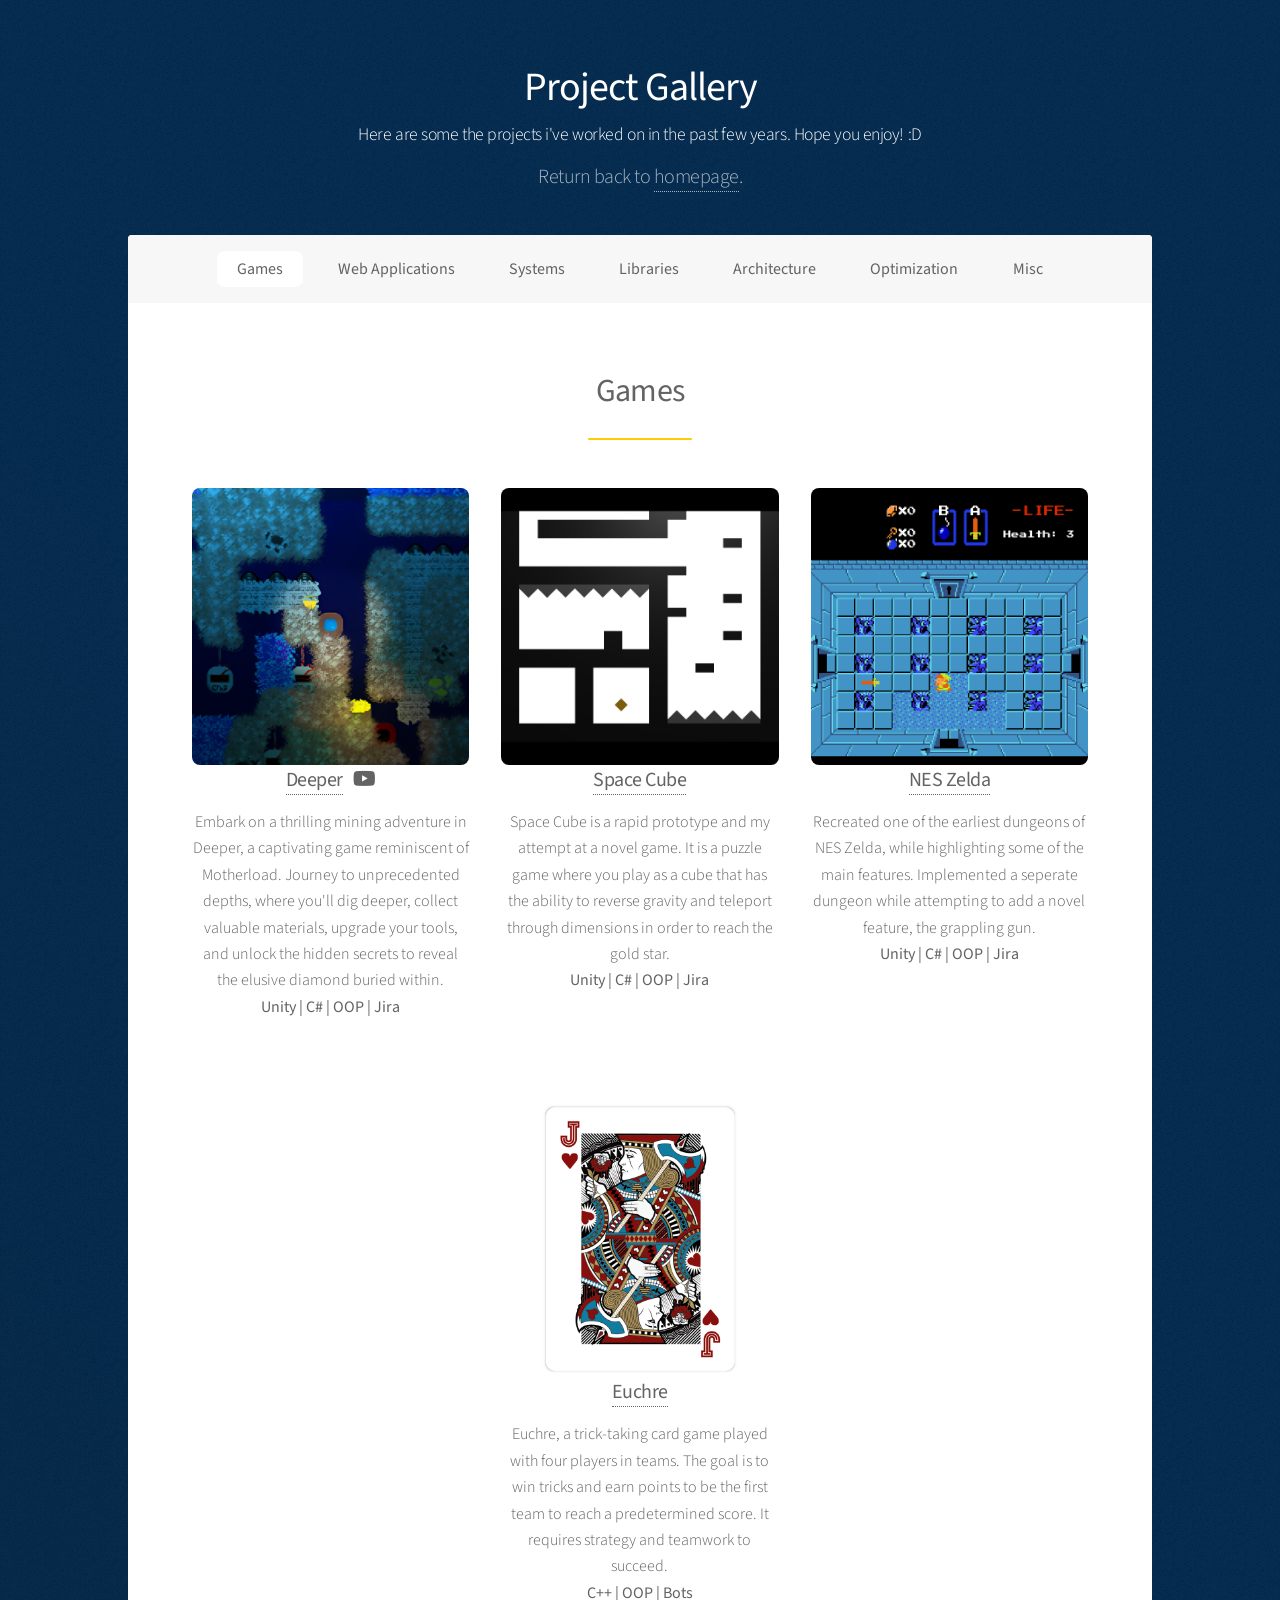
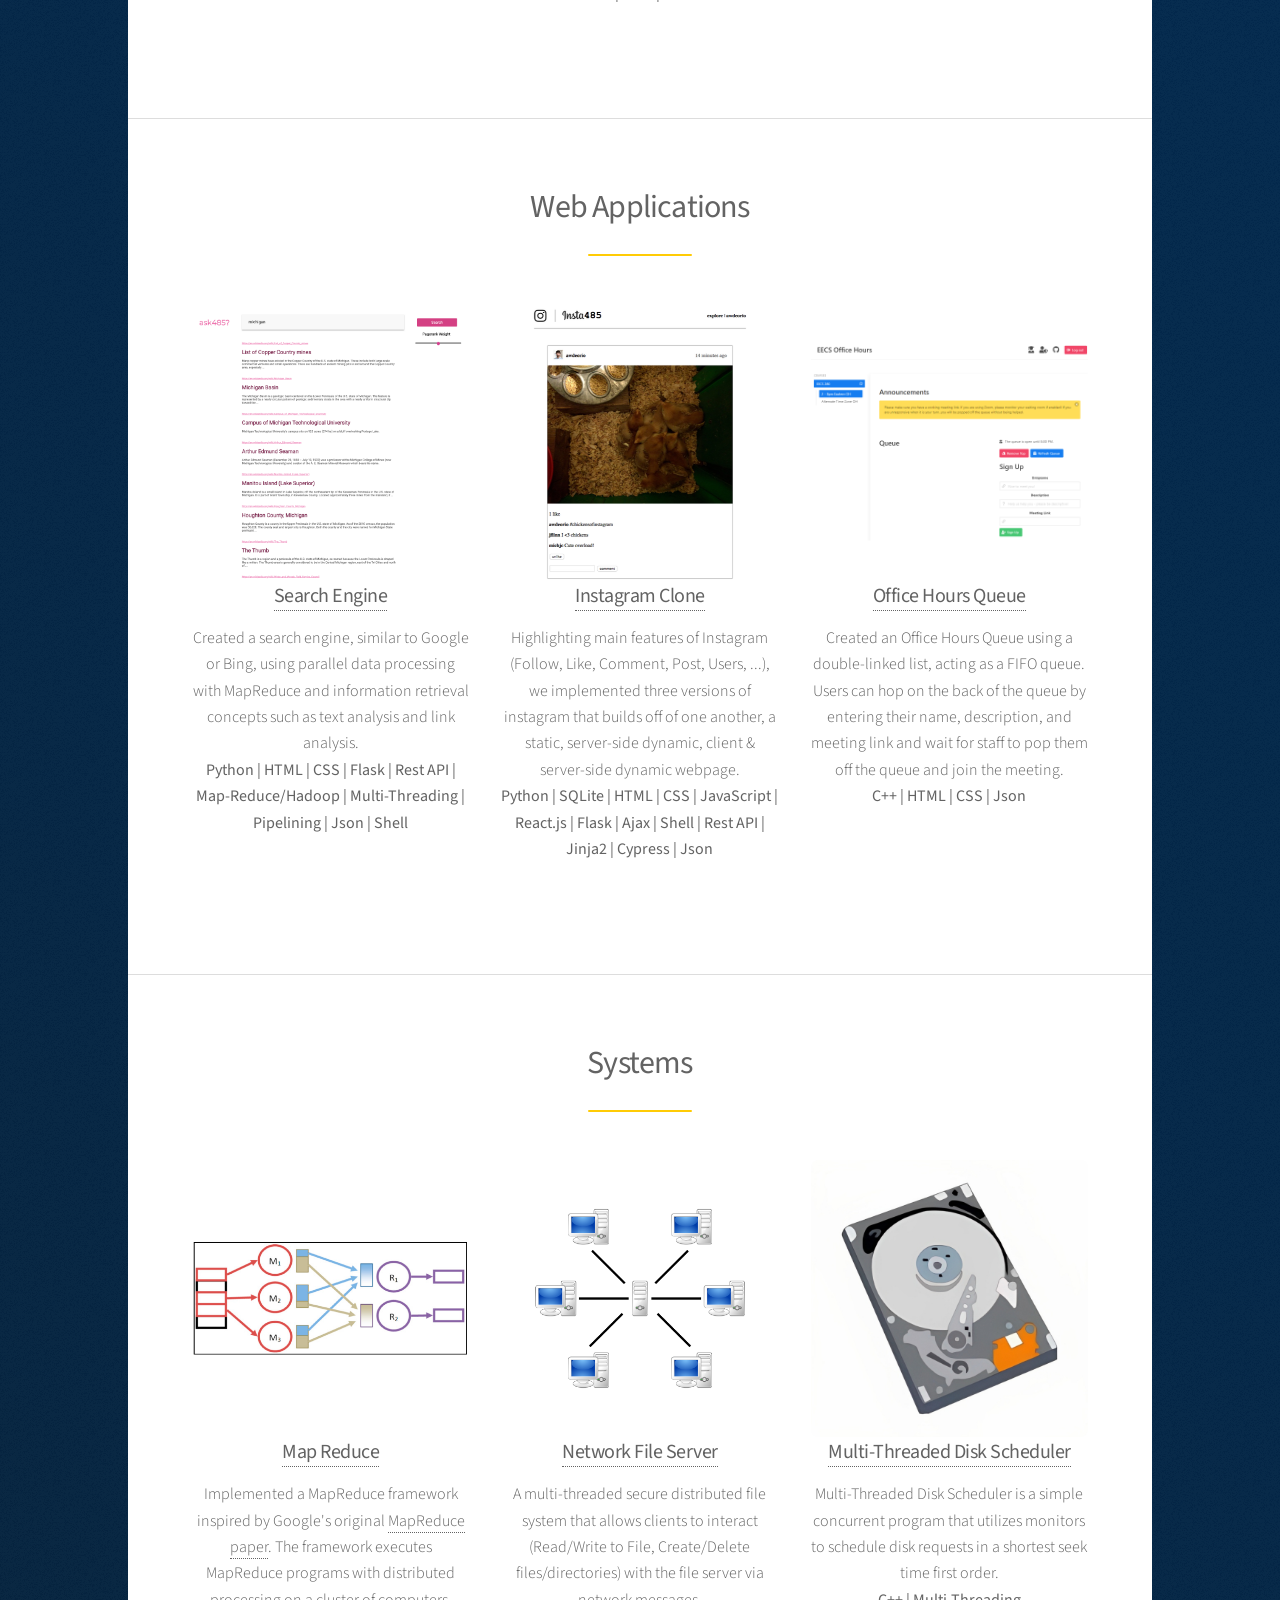
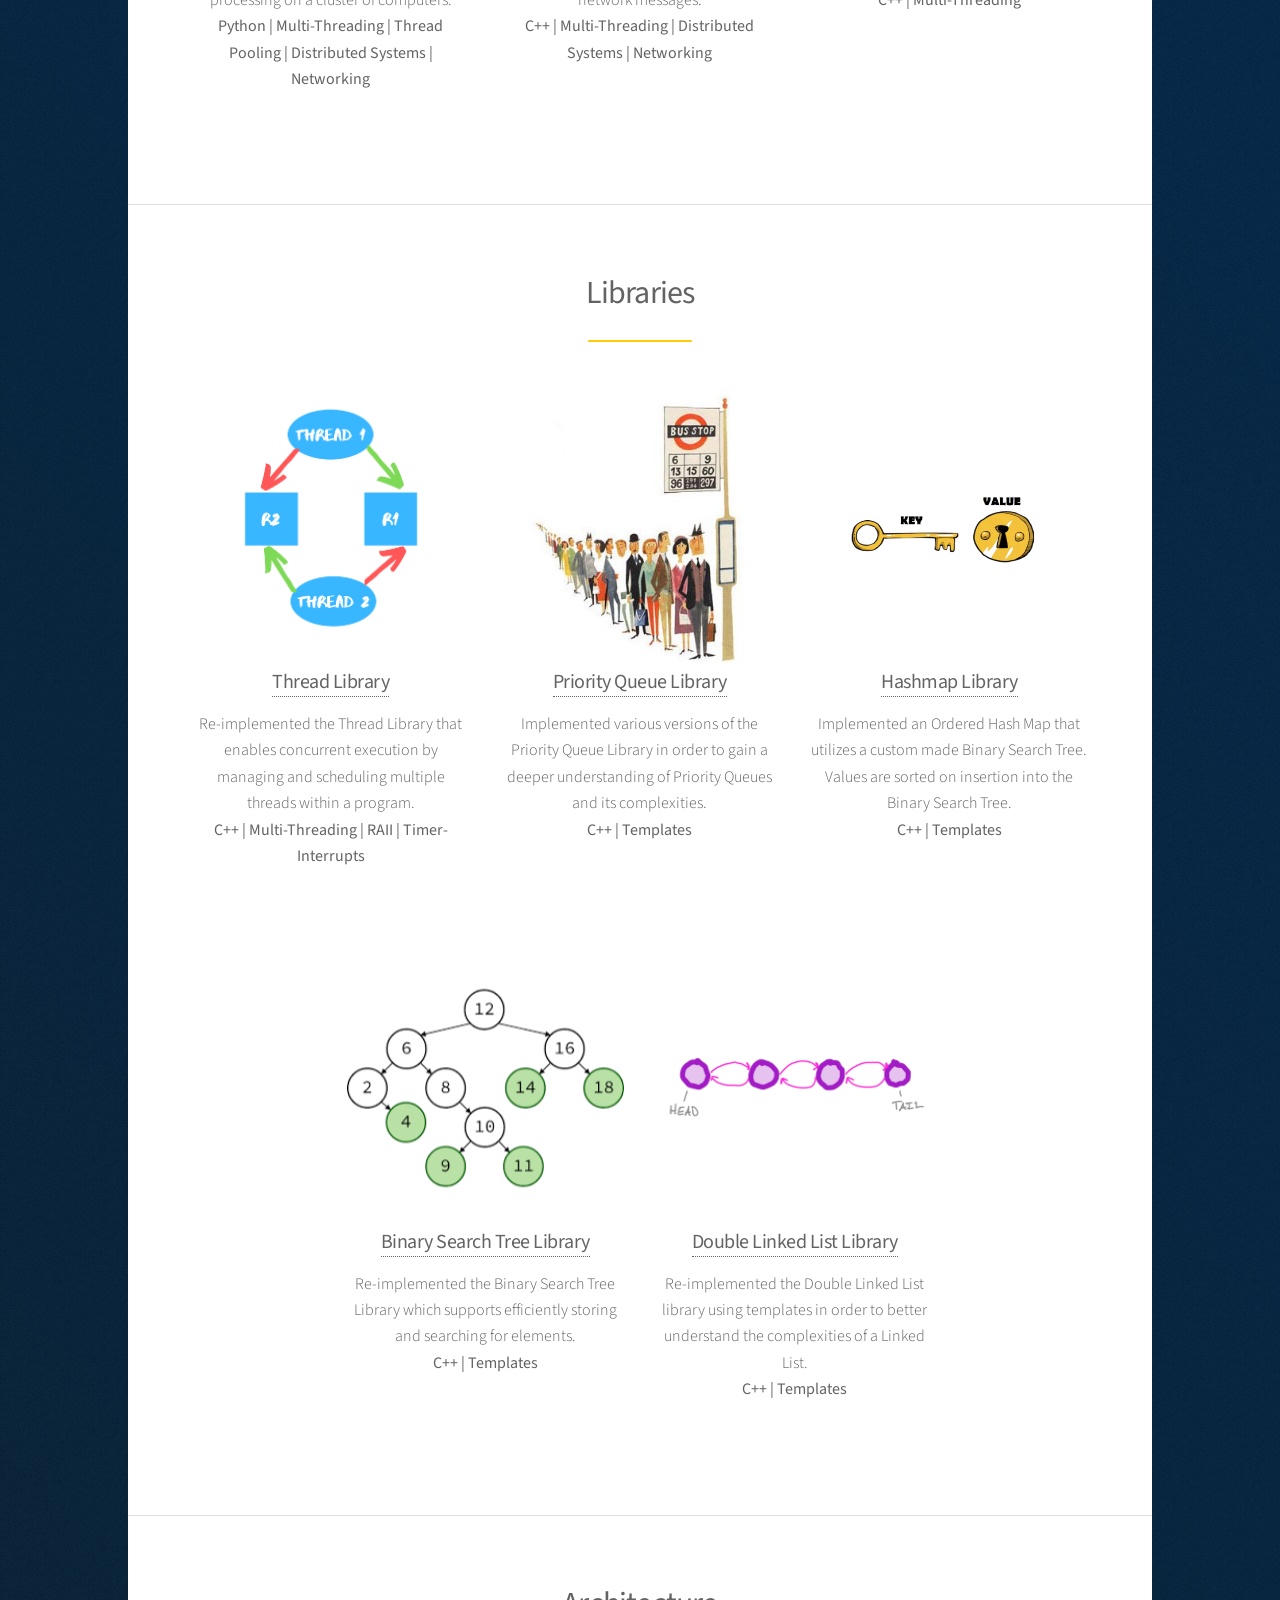
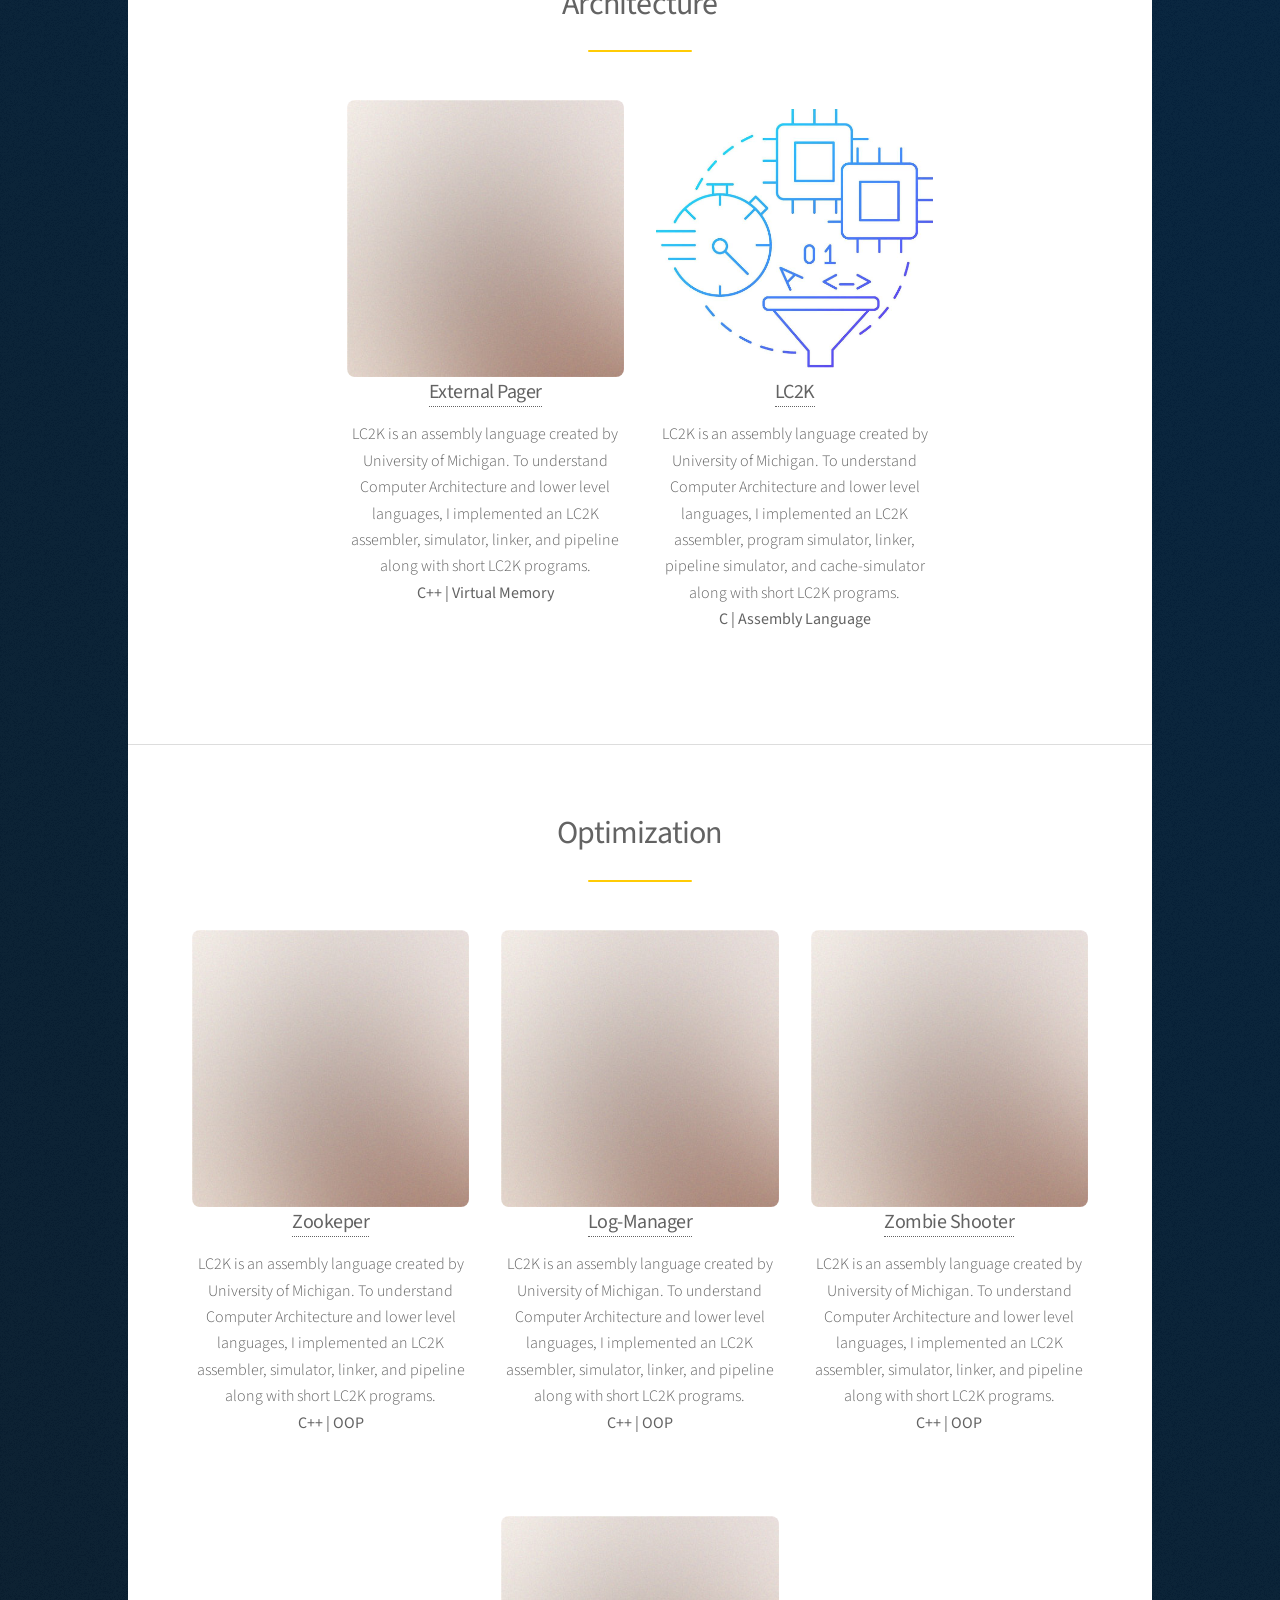
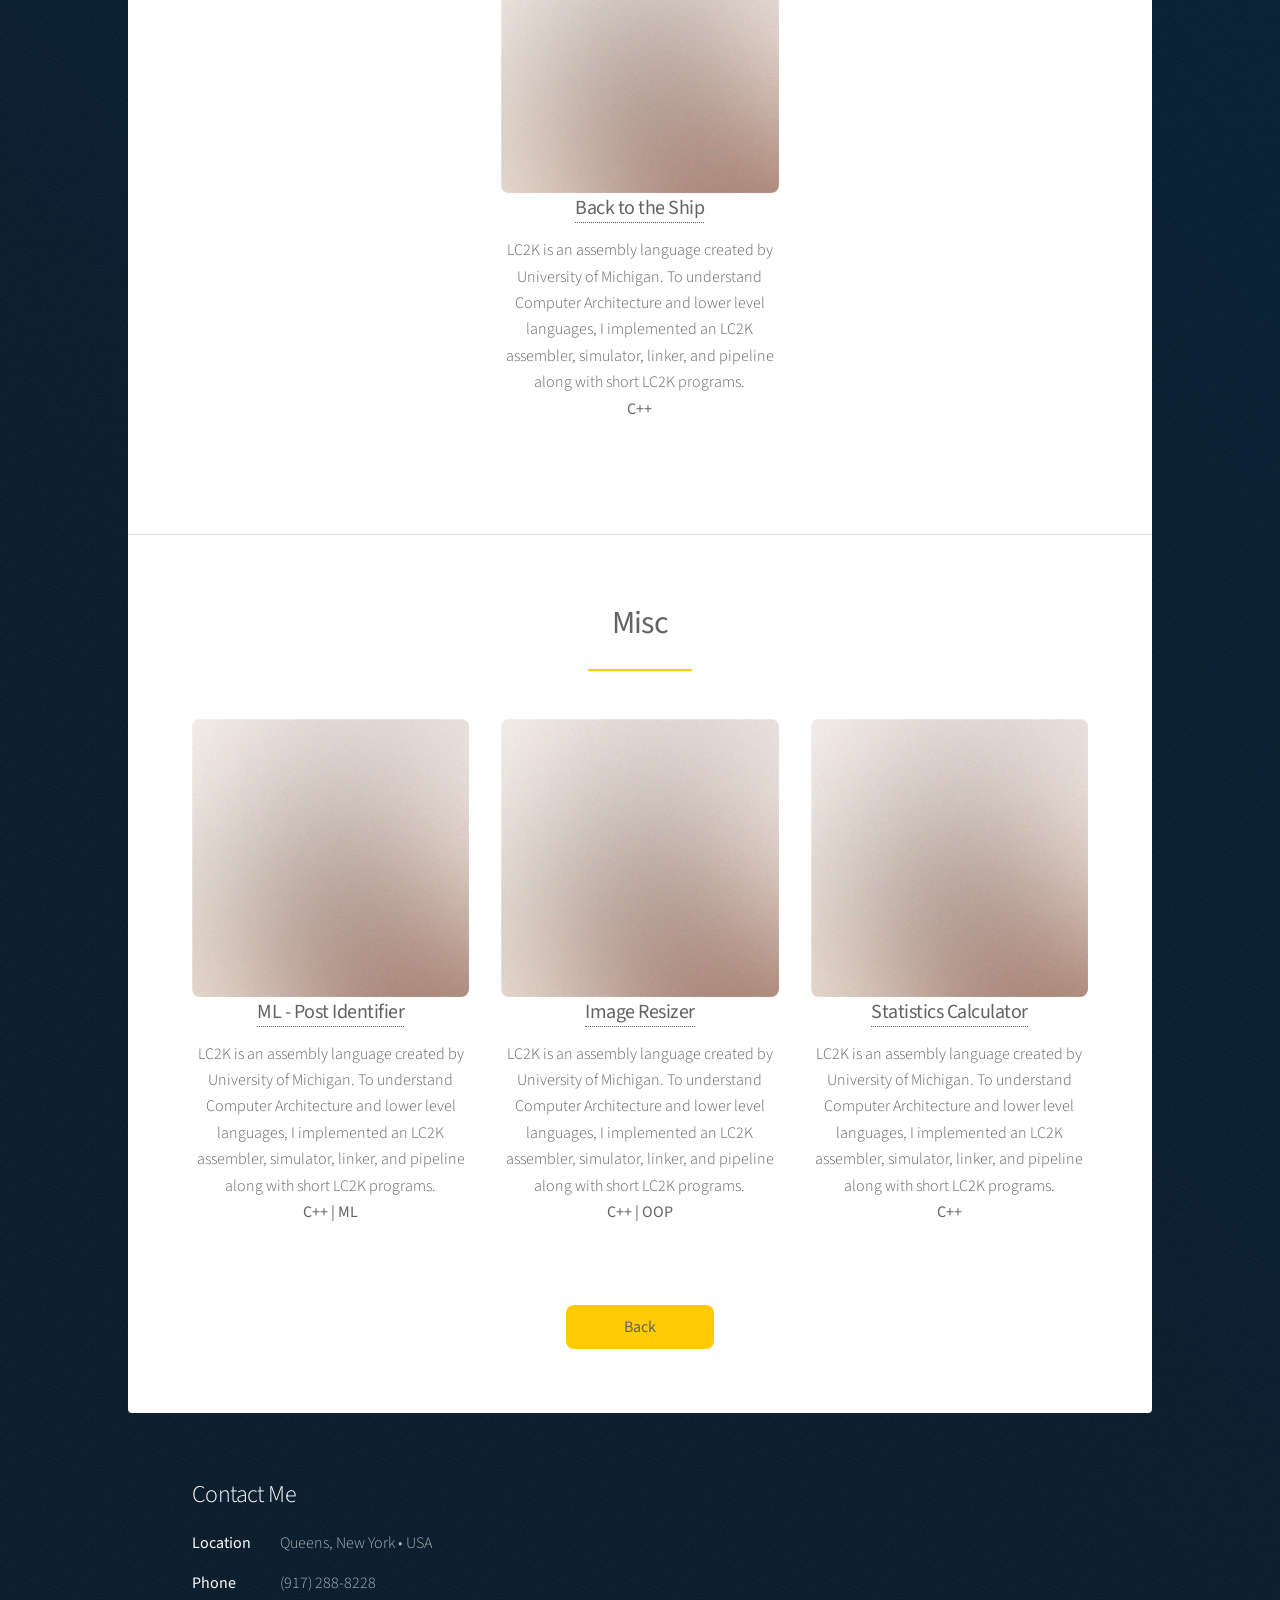
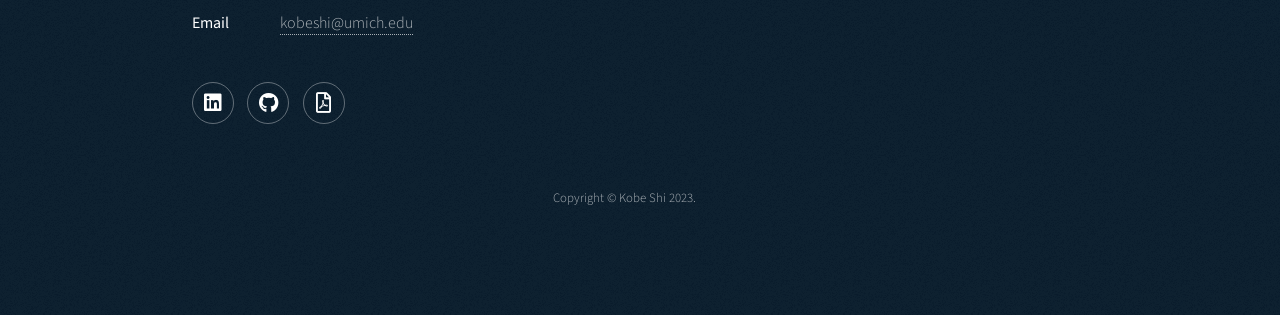
==== projects.html @ 2855694e "Systems and Libraries" ====
<!DOCTYPE HTML>
<!--
	Stellar by HTML5 UP
	html5up.net | @ajlkn
	Free for personal and commercial use under the CCA 3.0 license (html5up.net/license)
-->
<html>
	<head>
		<title>Project Gallery</title>
		<meta charset="utf-8" />
		<meta name="viewport" content="width=device-width, initial-scale=1, user-scalable=no" />
		<link rel="stylesheet" href="assets/css/main.css" />
		<noscript><link rel="stylesheet" href="assets/css/noscript.css" /></noscript>
	</head>
	<body class="is-preload">

		<!-- Wrapper -->
			<div id="wrapper">

				<!-- Header -->
					<header id="header">
						<h1><b>Project Gallery</b></h1>
						<h4>Here are some the projects i've worked on in the past few years. Hope you enjoy! :D</h4>
						<p>Return back to <a href="home.html">homepage</a>.</p>
					</header>
				
				<!-- Nav -->
				<nav id="nav">
					<ul>
						<li><a href="#games" class="active"><b>Games</b></a></li>
						<li><a href="#webapplications"><b>Web Applications</b></a></li>
						<li><a href="#systems"><b>Systems</b></a></li>
						<li><a href="#libraries"><b>Libraries</b></a></li>
						<li><a href="#architecture"><b>Architecture</b></a></li>
						<li><a href="#optimization"><b>Optimization</b></a></li>
						<li><a href="#misc"><b>Misc</b></a></li>
					</ul>
				</nav>
				
				<!-- Main -->
					<div id="main">

						<!-- First Section -->
						<section id="games" class="main special">
							<header class="major">
								<h2><b>Games</b></h2>
							</header>
							<ul class="features">
								<li>
									<span class="image fit"><img src="images/Deeper.png" alt="" />
									<h3><b>
										<a href="tba.html" target="_blank">Deeper</a> 
										&nbsp;
									</b><a href="https://www.youtube.com/watch?v=bWgh9uNAmPg" target="_blank" class="icon brands fa-youtube"><span class="label">Youtube</span></a></h3>
									<p>Embark on a thrilling mining adventure in Deeper, a captivating game 
										reminiscent of Motherload. Journey to unprecedented depths, 
										where you'll dig deeper, collect valuable materials, upgrade your tools,
										 and unlock the hidden secrets to reveal the elusive diamond buried within.
										<br><b>Unity | C# | OOP | Jira</b></p>
								</li>

								<li>
									<span class="image fit"><img src="images/black-Space Cube.png" alt="" />
									<h3><b><a href="tba.html">Space Cube</a></b></h3>
									<p> Space Cube is a rapid prototype and my attempt at a novel game. It is a puzzle game
										where you play as a cube that has the ability to reverse gravity and teleport through dimensions in order to
										reach the gold star.
										<br><b>Unity | C# | OOP | Jira</b></p>
								</li>

								<li>
									<span class="image fit"><img src="images/black-NES Zelda.png" alt="" />
									<h3><b><a href="tba.html">NES Zelda</a></b></h3>
									<p> Recreated one of the earliest dungeons of NES Zelda, while highlighting some of the main features. 
										Implemented a seperate dungeon while attempting to add a novel feature, the grappling gun. 
										<br><b>Unity | C# | OOP | Jira</b></p>
								</li>
								
								<li>
									<span class="image fit"><img src="images/Euchre.png" alt="" />
									<h3><b><a href="tba.html">Euchre</a></b></h3>
									<p> Euchre, a trick-taking card game played with 
										four players in teams. The goal is to win tricks and earn points to be 
										the first team to reach a predetermined score. It requires strategy 
										and teamwork to succeed.
										<br><b>C++ | OOP | Bots</b></p>
								</li>

							</ul>
							
						</section>

						<!-- Second section -->
						<section id="webapplications" class="main special">
							<header class="major">
								<h2><b>Web Applications</b></h2>
							</header>
							<ul class="features">

								<li>
									<span class="image fit"><img src="images/white-Search Engine.png" alt="" />
									<h3><b><a href="tba.html">Search Engine</a></b></h3>
									<p> Created a search engine, similar to Google or Bing, using parallel data 
										processing with MapReduce and information retrieval 
										concepts such as text analysis and link analysis.
										<br><b>Python | HTML | CSS | Flask | Rest API | Map-Reduce/Hadoop | Multi-Threading 
											| Pipelining | Json | Shell
										</b></p>
								</li>

								<li>
									<span class="image fit"><img src="images/Insta485.png" alt="" />
									<h3><b><a href="tba.html">Instagram Clone</a></b></h3>
									<p> Highlighting main features of Instagram (Follow, Like, Comment, Post, Users, ...),
										we implemented three versions of instagram that builds off of one another,
										a static, server-side dynamic, client & server-side dynamic webpage. 
										<br><b>Python | SQLite | HTML | CSS | JavaScript | React.js | Flask |
										 Ajax | Shell | Rest API | Jinja2 | Cypress | Json</b></p>
								</li>
								
								<li>
									<span class="image fit"><img src="images/white-OffHrsQ.png" alt="" />
									<h3><b><a href="tba.html">Office Hours Queue</a></b></h3>
									<p> Created an Office Hours Queue using a double-linked list, acting as a FIFO queue.
										Users can hop on the back of the queue by entering their name, description, 
										and meeting link and wait for staff to pop them off the queue 
										and join the meeting. 
										<br><b>C++ | HTML | CSS | Json</b></p>
								</li>
							</ul>
						</section>

						<!-- Third section -->
						<section id="systems" class="main special">
							<header class="major">
								<h2><b>Systems</b></h2>
							</header>
							<ul class="features">

								<li>
									<span class="image fit"><img src="images/white-MapReduce.png" alt="" />
									<h3><b><a href="tba.html">Map Reduce</a></b></h3>
									<p> Implemented a MapReduce framework inspired by Google's original 
										<a href="https://static.googleusercontent.com/media/research.google.com/en//archive/mapreduce-osdi04.pdf">MapReduce paper</a>. 
										The framework executes MapReduce programs with distributed processing on a cluster of computers.
										<br><b>Python | Multi-Threading | Thread Pooling | Distributed Systems | Networking</b></p>
								</li>

								<li>
									<span class="image fit"><img src="images/NFS.png" alt="" />
									<h3><b><a href="tba.html">Network File Server</a></b></h3>
									<p> A multi-threaded secure distributed file system that allows clients to
										interact (Read/Write to File, Create/Delete files/directories) with the 
										file server via network messages.
										<br><b>C++ | Multi-Threading | Distributed Systems | Networking</b></p>
								</li>

								<li>
									<span class="image fit"><img src="images/Disk Scheduler.png" alt="" />
									<h3><b><a href="tba.html">Multi-Threaded Disk Scheduler</a></b></h3>
									<p> Multi-Threaded Disk Scheduler is a simple concurrent program that utilizes
										monitors to schedule disk requests in a shortest seek time first order.
										<br><b>C++ | Multi-Threading</b></p>
								</li>
								
							</ul>
						</section>

						<!-- Fourth section -->
						<section id="libraries" class="main special">
							<header class="major">
								<h2><b>Libraries</b></h2>
							</header>
							<ul class="features">

								<li>
									<span class="image fit"><img src="images/Threading-Deadlock.png" alt="" />
									<h3><b><a href="tba.html">Thread Library</a></b></h3>
									<p> Re-implemented the Thread Library that enables concurrent execution 
										by managing and scheduling multiple threads within a program.
										<br><b>C++ | Multi-Threading | RAII | Timer-Interrupts</b></p>
								</li>

								<li>
									<span class="image fit"><img src="images/PQ.jpg" alt="" />
									<h3><b><a href="tba.html">Priority Queue Library</a></b></h3>
									<p> Implemented various versions of the Priority Queue Library in order to 
										gain a deeper understanding of Priority Queues and its complexities.
										<br><b>C++ | Templates</b></p>
								</li>

								<li>
									<span class="image fit"><img src="images/Map.jpg" alt="" />
									<h3><b><a href="tba.html">Hashmap Library</a></b></h3>
									<p> Implemented an Ordered Hash Map that utilizes a custom made Binary Search Tree.
										Values are sorted on insertion into the Binary Search Tree.
										<br><b>C++ | Templates</b></p>
								</li>

								<li>
									<span class="image fit"><img src="images/BST.png" alt="" />
									<h3><b><a href="tba.html">Binary Search Tree Library</a></b></h3>
									<p> Re-implemented the Binary Search Tree Library which supports efficiently storing
										and searching for elements.
										<br><b>C++ | Templates</b></p>
								</li>

								<li>
									<span class="image fit"><img src="images/DBLL.png" alt="" />
									<h3><b><a href="tba.html">Double Linked List Library</a></b></h3>
									<p> Re-implemented the Double Linked List library using templates in order to better
										understand the complexities of a Linked List.
										<br><b>C++ | Templates</b></p>
								</li>

							</ul>
						</section>

						<!-- Fifth Section -->
						<section id="architecture" class="main special">
							<header class="major">
								<h2><b>Architecture</b></h2>
							</header>
							<ul class="features">
								<li>
									<span class="image fit"><img src="images/pic01.jpg" alt="" />
									<h3><b><a href="tba.html">External Pager</a></b></h3>
									<p> LC2K is an assembly language created by University of Michigan. To understand
										Computer Architecture and lower level languages, I implemented an LC2K
										assembler, simulator, linker, and pipeline along with short LC2K programs.
										<br><b>C++ | Virtual Memory</b></p>
								</li>

								<li>
									<span class="image fit"><img src="images/LC2K.png" alt="" />
									<h3><b><a href="tba.html">LC2K</a></b></h3>
									<p> LC2K is an assembly language created by University of Michigan. To understand
										Computer Architecture and lower level languages, I implemented an LC2K
										assembler, program simulator, linker, pipeline simulator, and cache-simulator
										 along with short LC2K programs.
										<br><b>C | Assembly Language</b></p>
								</li>
							</ul>
						</section>

						<!-- Sixth Section -->
						<section id="optimization" class="main special">
							<header class="major">
								<h2><b>Optimization</b></h2>
							</header>
							<ul class="features">
							
								<li>
									<span class="image fit"><img src="images/pic01.jpg" alt="" />
									<h3><b><a href="tba.html">Zookeper</a></b></h3>
									<p> LC2K is an assembly language created by University of Michigan. To understand
										Computer Architecture and lower level languages, I implemented an LC2K
										assembler, simulator, linker, and pipeline along with short LC2K programs.
										<br><b>C++ | OOP</b></p>
								</li>

								<li>
									<span class="image fit"><img src="images/pic01.jpg" alt="" />
									<h3><b><a href="tba.html">Log-Manager</a></b></h3>
									<p> LC2K is an assembly language created by University of Michigan. To understand
										Computer Architecture and lower level languages, I implemented an LC2K
										assembler, simulator, linker, and pipeline along with short LC2K programs.
										<br><b>C++ | OOP</b></p>
								</li>

								<li>
									<span class="image fit"><img src="images/pic01.jpg" alt="" />
									<h3><b><a href="tba.html">Zombie Shooter</a></b></h3>
									<p> LC2K is an assembly language created by University of Michigan. To understand
										Computer Architecture and lower level languages, I implemented an LC2K
										assembler, simulator, linker, and pipeline along with short LC2K programs.
										<br><b>C++ | OOP</b></p>
								</li>

								<li>
									<span class="image fit"><img src="images/pic01.jpg" alt="" />
									<h3><b><a href="tba.html">Back to the Ship</a></b></h3>
									<p> LC2K is an assembly language created by University of Michigan. To understand
										Computer Architecture and lower level languages, I implemented an LC2K
										assembler, simulator, linker, and pipeline along with short LC2K programs.
										<br><b>C++</b></p>
								</li>

							</ul>
						</section>

						<!-- Seventh Section -->
						<section id="misc" class="main special">
							<header class="major">
								<h2><b>Misc</b></h2>
							</header>
							<ul class="features">

								<li>
									<span class="image fit"><img src="images/pic01.jpg" alt="" />
									<h3><b><a href="tba.html">ML - Post Identifier</a></b></h3>
									<p> LC2K is an assembly language created by University of Michigan. To understand
										Computer Architecture and lower level languages, I implemented an LC2K
										assembler, simulator, linker, and pipeline along with short LC2K programs.
										<br><b>C++ | ML</b></p>
								</li>

								<li>
									<span class="image fit"><img src="images/pic01.jpg" alt="" />
									<h3><b><a href="tba.html">Image Resizer</a></b></h3>
									<p> LC2K is an assembly language created by University of Michigan. To understand
										Computer Architecture and lower level languages, I implemented an LC2K
										assembler, simulator, linker, and pipeline along with short LC2K programs.
										<br><b>C++ | OOP</b></p>
								</li>

								<li>
									<span class="image fit"><img src="images/pic01.jpg" alt="" />
									<h3><b><a href="tba.html">Statistics Calculator</a></b></h3>
									<p> LC2K is an assembly language created by University of Michigan. To understand
										Computer Architecture and lower level languages, I implemented an LC2K
										assembler, simulator, linker, and pipeline along with short LC2K programs.
										<br><b>C++</b></p>
								</li>
								
							</ul>

							<!-- Use class content to create 2 column paragraphs -->
							<!-- <p class="content">Nam elementum nisl et mi a commodo porttitor. Morbi sit amet nisl eu arcu faucibus hendrerit vel a risus. Nam a orci mi, elementum ac arcu sit amet, fermentum pellentesque et purus. Integer maximus varius lorem, sed convallis diam accumsan sed. Etiam porttitor placerat sapien, sed eleifend a enim pulvinar faucibus semper quis ut arcu. Ut non nisl a mollis est efficitur vestibulum. Integer eget purus nec nulla mattis et accumsan ut magna libero. Morbi auctor iaculis porttitor. Sed ut magna ac risus et hendrerit scelerisque. Praesent eleifend lacus in lectus aliquam porta. Cras eu ornare dui curabitur lacinia.</p> -->
							<footer class="major">
								<ul class="actions special">
									<li><a href="home.html" class="primary button"><b>Back</b></a></li>
								</ul>
							</footer>
						</section>
					</div>

				<!-- Footer -->
				<footer id="footer">
					<section>
						<h2>Contact Me</h2>
						<dl class="alt">
							<dt>Location</dt>
							<dd>Queens, New York &bull; USA</dd>
							<dt>Phone</dt>
							<dd>(917) 288-8228</dd>
							<dt>Email</dt>
							<dd><a href="mailto: kobeshi@umich.edu">kobeshi@umich.edu</a></dd>
						</dl>
						<ul class="icons">
							<li><a href="https://www.linkedin.com/in/kobeshi/" target="_blank" class="icon brands fa-linkedin alt"><span class="label">LinkedIn</span></a></li>
							<li><a href="https://github.com/jkobeshi" target="_blank" class="icon brands fa-github alt"><span class="label">GitHub</span></a></li>
							<li><a href="Resume-1.0.pdf" target="_blank" class="icon minor fa-file-pdf alt"><span class="label">Resume</span></a></li>
						</ul>
					</section>
					<p class="copyright">Copyright &copy; Kobe Shi 2023.</p>
				</footer>

			</div>

		<!-- Scripts -->
			<script src="assets/js/jquery.min.js"></script>
			<script src="assets/js/jquery.scrollex.min.js"></script>
			<script src="assets/js/jquery.scrolly.min.js"></script>
			<script src="assets/js/browser.min.js"></script>
			<script src="assets/js/breakpoints.min.js"></script>
			<script src="assets/js/util.js"></script>
			<script src="assets/js/main.js"></script>

	</body>
</html>
---- assets/css/main.css ----
@import url(fontawesome-all.min.css);
@import 'https://fonts.googleapis.com/css?family=Source+Sans+Pro:300,400';

/*
	Stellar by HTML5 UP
	html5up.net | @ajlkn
	Free for personal and commercial use under the CCA 3.0 license (html5up.net/license)
*/

html, body, div, span, applet, object,
iframe, h1, h2, h3, h4, h5, h6, p, blockquote,
pre, a, abbr, acronym, address, big, cite,
code, del, dfn, em, img, ins, kbd, q, s, samp,
small, strike, strong, sub, sup, tt, var, b,
u, i, center, dl, dt, dd, ol, ul, li, fieldset,
form, label, legend, table, caption, tbody,
tfoot, thead, tr, th, td, article, aside,
canvas, details, embed, figure, figcaption,
footer, header, hgroup, menu, nav, output, ruby,
section, summary, time, mark, audio, video {
	margin: 0;
	padding: 0;
	border: 0;
	font-size: 100%;
	font: inherit;
	vertical-align: baseline;}

article, aside, details, figcaption, figure,
footer, header, hgroup, menu, nav, section {
	display: block;}

body {
	line-height: 1;
}

ol, ul {
	list-style: none;
}

blockquote, q {
	quotes: none;
}

	blockquote:before, blockquote:after, q:before, q:after {
		content: '';
		content: none;
	}

table {
	border-collapse: collapse;
	border-spacing: 0;
}

body {
	-webkit-text-size-adjust: none;
}

mark {
	background-color: transparent;
	color: inherit;
}

input::-moz-focus-inner {
	border: 0;
	padding: 0;
}

input, select, textarea {
	-moz-appearance: none;
	-webkit-appearance: none;
	-ms-appearance: none;
	appearance: none;
}

/* Basic */

	@-ms-viewport {
		width: device-width;
	}

	body {
		-ms-overflow-style: scrollbar;
	}

	@media screen and (max-width: 480px) {

		html, body {
			min-width: 320px;
		}

	}

	html {
		box-sizing: border-box;
	}

	*, *:before, *:after {
		box-sizing: inherit;
	}

	body {
		background-color: #00274C;
		background-image: url("images/overlay.png"), -moz-linear-gradient(45deg, #081b29 15%, #00274C 85%);
		background-image: url("images/overlay.png"), -webkit-linear-gradient(45deg, #081b29  15%, #00274C 85%);
		background-image: url("images/overlay.png"), -ms-linear-gradient(45deg, #081b29  15%, #00274C 85%);
		background-image: url("images/overlay.png"), linear-gradient(45deg, #081b29  15%, #00274C 85%);
	}

		body.is-preload *, body.is-preload *:before, body.is-preload *:after {
			-moz-animation: none !important;
			-webkit-animation: none !important;
			-ms-animation: none !important;
			animation: none !important;
			-moz-transition: none !important;
			-webkit-transition: none !important;
			-ms-transition: none !important;
			transition: none !important;
		}

/* Type */

	body {
		background-color: #935d8c;
		color: rgba(255, 255, 255, 0.65);
	}

	body, input, select, textarea {
		font-family: "Source Sans Pro", Helvetica, sans-serif;
		font-size: 17pt;
		font-weight: 300;
		line-height: 1.65;
	}

		@media screen and (max-width: 1680px) {

			body, input, select, textarea {
				font-size: 14pt;
			}

		}

		@media screen and (max-width: 1280px) {

			body, input, select, textarea {
				font-size: 12pt;
			}

		}

		@media screen and (max-width: 360px) {

			body, input, select, textarea {
				font-size: 11pt;
			}

		}

	a {
		-moz-transition: color 0.2s ease, border-bottom 0.2s ease;
		-webkit-transition: color 0.2s ease, border-bottom 0.2s ease;
		-ms-transition: color 0.2s ease, border-bottom 0.2s ease;
		transition: color 0.2s ease, border-bottom 0.2s ease;
		text-decoration: none;
		border-bottom: dotted 1px;
		color: inherit;
	}

		a:hover {
			border-bottom-color: transparent;
		}

	strong, b {
		font-weight: 400;
	}

	em, i {
		font-style: italic;
	}

	p {
		margin: 0 0 2em 0;
	}

		p.content {
			-moz-columns: 20em 2;
			-webkit-columns: 20em 2;
			-ms-columns: 20em 2;
			columns: 20em 2;
			-moz-column-gap: 2em;
			-webkit-column-gap: 2em;
			-ms-column-gap: 2em;
			column-gap: 2em;
			text-align: justify;
		}

	h1, h2, h3, h4, h5, h6 {
		font-weight: 300;
		line-height: 1.5;
		margin: 0 0 0.7em 0;
		letter-spacing: -0.025em;
	}

		h1 a, h2 a, h3 a, h4 a, h5 a, h6 a {
			color: inherit;
			text-decoration: none;
		}

	h1 {
		font-size: 2.5em;
		line-height: 1.2;
	}

	h2 {
		font-size: 1.5em;
	}

	h3 {
		font-size: 1.25em;
	}

	h4 {
		font-size: 1.1em;
	}

	h5 {
		font-size: 0.9em;
	}

	h6 {
		font-size: 0.7em;
	}

	@media screen and (max-width: 736px) {

		h1 {
			font-size: 2em;
		}

	}

	sub {
		font-size: 0.8em;
		position: relative;
		top: 0.5em;
	}

	sup {
		font-size: 0.8em;
		position: relative;
		top: -0.5em;
	}

	blockquote {
		border-left: solid 4px;
		font-style: italic;
		margin: 0 0 2em 0;
		padding: 0.5em 0 0.5em 2em;
	}

	code {
		border-radius: 8px;
		border: solid 1px;
		font-family: "Courier New", monospace;
		font-size: 0.9em;
		margin: 0 0.25em;
		padding: 0.25em 0.65em;
	}

	pre {
		-webkit-overflow-scrolling: touch;
		font-family: "Courier New", monospace;
		font-size: 0.9em;
		margin: 0 0 2em 0;
	}

		pre code {
			display: block;
			line-height: 1.75;
			padding: 1em 1.5em;
			overflow-x: auto;
		}

	hr {
		border: 0;
		border-bottom: solid 1px;
		margin: 2em 0;
	}

		hr.major {
			margin: 3em 0;
		}

	.align-left {
		text-align: left;
	}

	.align-center {
		text-align: center;
	}

	.align-right {
		text-align: right;
	}

	input, select, textarea {
		color: #ffffff;
	}

	a:hover {
		color: #ffffff;
	}

	strong, b {
		color: #ffffff;
	}

	h1, h2, h3, h4, h5, h6 {
		color: #ffffff;
	}

	blockquote {
		border-left-color: rgba(255, 255, 255, 0.35);
	}

	code {
		background: rgba(255, 255, 255, 0.075);
		border-color: rgba(255, 255, 255, 0.35);
	}

	hr {
		border-bottom-color: rgba(255, 255, 255, 0.35);
	}

/* Row */

	.row {
		display: flex;
		flex-wrap: wrap;
		box-sizing: border-box;
		align-items: stretch;
	}

		.row > * {
			box-sizing: border-box;
		}

		.row.gtr-uniform > * > :last-child {
			margin-bottom: 0;
		}

		.row.aln-left {
			justify-content: flex-start;
		}

		.row.aln-center {
			justify-content: center;
		}

		.row.aln-right {
			justify-content: flex-end;
		}

		.row.aln-top {
			align-items: flex-start;
		}

		.row.aln-middle {
			align-items: center;
		}

		.row.aln-bottom {
			align-items: flex-end;
		}

		.row > .imp {
			order: -1;
		}

		.row > .col-1 {
			width: 8.33333%;
		}

		.row > .off-1 {
			margin-left: 8.33333%;
		}

		.row > .col-2 {
			width: 16.66667%;
		}

		.row > .off-2 {
			margin-left: 16.66667%;
		}

		.row > .col-3 {
			width: 25%;
		}

		.row > .off-3 {
			margin-left: 25%;
		}

		.row > .col-4 {
			width: 33.33333%;
		}

		.row > .off-4 {
			margin-left: 33.33333%;
		}

		.row > .col-5 {
			width: 41.66667%;
		}

		.row > .off-5 {
			margin-left: 41.66667%;
		}

		.row > .col-6 {
			width: 50%;
		}

		.row > .off-6 {
			margin-left: 50%;
		}

		.row > .col-7 {
			width: 58.33333%;
		}

		.row > .off-7 {
			margin-left: 58.33333%;
		}

		.row > .col-8 {
			width: 66.66667%;
		}

		.row > .off-8 {
			margin-left: 66.66667%;
		}

		.row > .col-9 {
			width: 75%;
		}

		.row > .off-9 {
			margin-left: 75%;
		}

		.row > .col-10 {
			width: 83.33333%;
		}

		.row > .off-10 {
			margin-left: 83.33333%;
		}

		.row > .col-11 {
			width: 91.66667%;
		}

		.row > .off-11 {
			margin-left: 91.66667%;
		}

		.row > .col-12 {
			width: 100%;
		}

		.row > .off-12 {
			margin-left: 100%;
		}

		.row.gtr-0 {
			margin-top: 0;
			margin-left: 0em;
		}

			.row.gtr-0 > * {
				padding: 0 0 0 0em;
			}

			.row.gtr-0.gtr-uniform {
				margin-top: 0em;
			}

				.row.gtr-0.gtr-uniform > * {
					padding-top: 0em;
				}

		.row.gtr-25 {
			margin-top: 0;
			margin-left: -0.375em;
		}

			.row.gtr-25 > * {
				padding: 0 0 0 0.375em;
			}

			.row.gtr-25.gtr-uniform {
				margin-top: -0.375em;
			}

				.row.gtr-25.gtr-uniform > * {
					padding-top: 0.375em;
				}

		.row.gtr-50 {
			margin-top: 0;
			margin-left: -0.75em;
		}

			.row.gtr-50 > * {
				padding: 0 0 0 0.75em;
			}

			.row.gtr-50.gtr-uniform {
				margin-top: -0.75em;
			}

				.row.gtr-50.gtr-uniform > * {
					padding-top: 0.75em;
				}

		.row {
			margin-top: 0;
			margin-left: -1.5em;
		}

			.row > * {
				padding: 0 0 0 1.5em;
			}

			.row.gtr-uniform {
				margin-top: -1.5em;
			}

				.row.gtr-uniform > * {
					padding-top: 1.5em;
				}

		.row.gtr-150 {
			margin-top: 0;
			margin-left: -2.25em;
		}

			.row.gtr-150 > * {
				padding: 0 0 0 2.25em;
			}

			.row.gtr-150.gtr-uniform {
				margin-top: -2.25em;
			}

				.row.gtr-150.gtr-uniform > * {
					padding-top: 2.25em;
				}

		.row.gtr-200 {
			margin-top: 0;
			margin-left: -3em;
		}

			.row.gtr-200 > * {
				padding: 0 0 0 3em;
			}

			.row.gtr-200.gtr-uniform {
				margin-top: -3em;
			}

				.row.gtr-200.gtr-uniform > * {
					padding-top: 3em;
				}

		@media screen and (max-width: 1680px) {

			.row {
				display: flex;
				flex-wrap: wrap;
				box-sizing: border-box;
				align-items: stretch;
			}

				.row > * {
					box-sizing: border-box;
				}

				.row.gtr-uniform > * > :last-child {
					margin-bottom: 0;
				}

				.row.aln-left {
					justify-content: flex-start;
				}

				.row.aln-center {
					justify-content: center;
				}

				.row.aln-right {
					justify-content: flex-end;
				}

				.row.aln-top {
					align-items: flex-start;
				}

				.row.aln-middle {
					align-items: center;
				}

				.row.aln-bottom {
					align-items: flex-end;
				}

				.row > .imp-xlarge {
					order: -1;
				}

				.row > .col-1-xlarge {
					width: 8.33333%;
				}

				.row > .off-1-xlarge {
					margin-left: 8.33333%;
				}

				.row > .col-2-xlarge {
					width: 16.66667%;
				}

				.row > .off-2-xlarge {
					margin-left: 16.66667%;
				}

				.row > .col-3-xlarge {
					width: 25%;
				}

				.row > .off-3-xlarge {
					margin-left: 25%;
				}

				.row > .col-4-xlarge {
					width: 33.33333%;
				}

				.row > .off-4-xlarge {
					margin-left: 33.33333%;
				}

				.row > .col-5-xlarge {
					width: 41.66667%;
				}

				.row > .off-5-xlarge {
					margin-left: 41.66667%;
				}

				.row > .col-6-xlarge {
					width: 50%;
				}

				.row > .off-6-xlarge {
					margin-left: 50%;
				}

				.row > .col-7-xlarge {
					width: 58.33333%;
				}

				.row > .off-7-xlarge {
					margin-left: 58.33333%;
				}

				.row > .col-8-xlarge {
					width: 66.66667%;
				}

				.row > .off-8-xlarge {
					margin-left: 66.66667%;
				}

				.row > .col-9-xlarge {
					width: 75%;
				}

				.row > .off-9-xlarge {
					margin-left: 75%;
				}

				.row > .col-10-xlarge {
					width: 83.33333%;
				}

				.row > .off-10-xlarge {
					margin-left: 83.33333%;
				}

				.row > .col-11-xlarge {
					width: 91.66667%;
				}

				.row > .off-11-xlarge {
					margin-left: 91.66667%;
				}

				.row > .col-12-xlarge {
					width: 100%;
				}

				.row > .off-12-xlarge {
					margin-left: 100%;
				}

				.row.gtr-0 {
					margin-top: 0;
					margin-left: 0em;
				}

					.row.gtr-0 > * {
						padding: 0 0 0 0em;
					}

					.row.gtr-0.gtr-uniform {
						margin-top: 0em;
					}

						.row.gtr-0.gtr-uniform > * {
							padding-top: 0em;
						}

				.row.gtr-25 {
					margin-top: 0;
					margin-left: -0.375em;
				}

					.row.gtr-25 > * {
						padding: 0 0 0 0.375em;
					}

					.row.gtr-25.gtr-uniform {
						margin-top: -0.375em;
					}

						.row.gtr-25.gtr-uniform > * {
							padding-top: 0.375em;
						}

				.row.gtr-50 {
					margin-top: 0;
					margin-left: -0.75em;
				}

					.row.gtr-50 > * {
						padding: 0 0 0 0.75em;
					}

					.row.gtr-50.gtr-uniform {
						margin-top: -0.75em;
					}

						.row.gtr-50.gtr-uniform > * {
							padding-top: 0.75em;
						}

				.row {
					margin-top: 0;
					margin-left: -1.5em;
				}

					.row > * {
						padding: 0 0 0 1.5em;
					}

					.row.gtr-uniform {
						margin-top: -1.5em;
					}

						.row.gtr-uniform > * {
							padding-top: 1.5em;
						}

				.row.gtr-150 {
					margin-top: 0;
					margin-left: -2.25em;
				}

					.row.gtr-150 > * {
						padding: 0 0 0 2.25em;
					}

					.row.gtr-150.gtr-uniform {
						margin-top: -2.25em;
					}

						.row.gtr-150.gtr-uniform > * {
							padding-top: 2.25em;
						}

				.row.gtr-200 {
					margin-top: 0;
					margin-left: -3em;
				}

					.row.gtr-200 > * {
						padding: 0 0 0 3em;
					}

					.row.gtr-200.gtr-uniform {
						margin-top: -3em;
					}

						.row.gtr-200.gtr-uniform > * {
							padding-top: 3em;
						}

		}

		@media screen and (max-width: 1280px) {

			.row {
				display: flex;
				flex-wrap: wrap;
				box-sizing: border-box;
				align-items: stretch;
			}

				.row > * {
					box-sizing: border-box;
				}

				.row.gtr-uniform > * > :last-child {
					margin-bottom: 0;
				}

				.row.aln-left {
					justify-content: flex-start;
				}

				.row.aln-center {
					justify-content: center;
				}

				.row.aln-right {
					justify-content: flex-end;
				}

				.row.aln-top {
					align-items: flex-start;
				}

				.row.aln-middle {
					align-items: center;
				}

				.row.aln-bottom {
					align-items: flex-end;
				}

				.row > .imp-large {
					order: -1;
				}

				.row > .col-1-large {
					width: 8.33333%;
				}

				.row > .off-1-large {
					margin-left: 8.33333%;
				}

				.row > .col-2-large {
					width: 16.66667%;
				}

				.row > .off-2-large {
					margin-left: 16.66667%;
				}

				.row > .col-3-large {
					width: 25%;
				}

				.row > .off-3-large {
					margin-left: 25%;
				}

				.row > .col-4-large {
					width: 33.33333%;
				}

				.row > .off-4-large {
					margin-left: 33.33333%;
				}

				.row > .col-5-large {
					width: 41.66667%;
				}

				.row > .off-5-large {
					margin-left: 41.66667%;
				}

				.row > .col-6-large {
					width: 50%;
				}

				.row > .off-6-large {
					margin-left: 50%;
				}

				.row > .col-7-large {
					width: 58.33333%;
				}

				.row > .off-7-large {
					margin-left: 58.33333%;
				}

				.row > .col-8-large {
					width: 66.66667%;
				}

				.row > .off-8-large {
					margin-left: 66.66667%;
				}

				.row > .col-9-large {
					width: 75%;
				}

				.row > .off-9-large {
					margin-left: 75%;
				}

				.row > .col-10-large {
					width: 83.33333%;
				}

				.row > .off-10-large {
					margin-left: 83.33333%;
				}

				.row > .col-11-large {
					width: 91.66667%;
				}

				.row > .off-11-large {
					margin-left: 91.66667%;
				}

				.row > .col-12-large {
					width: 100%;
				}

				.row > .off-12-large {
					margin-left: 100%;
				}

				.row.gtr-0 {
					margin-top: 0;
					margin-left: 0em;
				}

					.row.gtr-0 > * {
						padding: 0 0 0 0em;
					}

					.row.gtr-0.gtr-uniform {
						margin-top: 0em;
					}

						.row.gtr-0.gtr-uniform > * {
							padding-top: 0em;
						}

				.row.gtr-25 {
					margin-top: 0;
					margin-left: -0.375em;
				}

					.row.gtr-25 > * {
						padding: 0 0 0 0.375em;
					}

					.row.gtr-25.gtr-uniform {
						margin-top: -0.375em;
					}

						.row.gtr-25.gtr-uniform > * {
							padding-top: 0.375em;
						}

				.row.gtr-50 {
					margin-top: 0;
					margin-left: -0.75em;
				}

					.row.gtr-50 > * {
						padding: 0 0 0 0.75em;
					}

					.row.gtr-50.gtr-uniform {
						margin-top: -0.75em;
					}

						.row.gtr-50.gtr-uniform > * {
							padding-top: 0.75em;
						}

				.row {
					margin-top: 0;
					margin-left: -1.5em;
				}

					.row > * {
						padding: 0 0 0 1.5em;
					}

					.row.gtr-uniform {
						margin-top: -1.5em;
					}

						.row.gtr-uniform > * {
							padding-top: 1.5em;
						}

				.row.gtr-150 {
					margin-top: 0;
					margin-left: -2.25em;
				}

					.row.gtr-150 > * {
						padding: 0 0 0 2.25em;
					}

					.row.gtr-150.gtr-uniform {
						margin-top: -2.25em;
					}

						.row.gtr-150.gtr-uniform > * {
							padding-top: 2.25em;
						}

				.row.gtr-200 {
					margin-top: 0;
					margin-left: -3em;
				}

					.row.gtr-200 > * {
						padding: 0 0 0 3em;
					}

					.row.gtr-200.gtr-uniform {
						margin-top: -3em;
					}

						.row.gtr-200.gtr-uniform > * {
							padding-top: 3em;
						}

		}

		@media screen and (max-width: 980px) {

			.row {
				display: flex;
				flex-wrap: wrap;
				box-sizing: border-box;
				align-items: stretch;
			}

				.row > * {
					box-sizing: border-box;
				}

				.row.gtr-uniform > * > :last-child {
					margin-bottom: 0;
				}

				.row.aln-left {
					justify-content: flex-start;
				}

				.row.aln-center {
					justify-content: center;
				}

				.row.aln-right {
					justify-content: flex-end;
				}

				.row.aln-top {
					align-items: flex-start;
				}

				.row.aln-middle {
					align-items: center;
				}

				.row.aln-bottom {
					align-items: flex-end;
				}

				.row > .imp-medium {
					order: -1;
				}

				.row > .col-1-medium {
					width: 8.33333%;
				}

				.row > .off-1-medium {
					margin-left: 8.33333%;
				}

				.row > .col-2-medium {
					width: 16.66667%;
				}

				.row > .off-2-medium {
					margin-left: 16.66667%;
				}

				.row > .col-3-medium {
					width: 25%;
				}

				.row > .off-3-medium {
					margin-left: 25%;
				}

				.row > .col-4-medium {
					width: 33.33333%;
				}

				.row > .off-4-medium {
					margin-left: 33.33333%;
				}

				.row > .col-5-medium {
					width: 41.66667%;
				}

				.row > .off-5-medium {
					margin-left: 41.66667%;
				}

				.row > .col-6-medium {
					width: 50%;
				}

				.row > .off-6-medium {
					margin-left: 50%;
				}

				.row > .col-7-medium {
					width: 58.33333%;
				}

				.row > .off-7-medium {
					margin-left: 58.33333%;
				}

				.row > .col-8-medium {
					width: 66.66667%;
				}

				.row > .off-8-medium {
					margin-left: 66.66667%;
				}

				.row > .col-9-medium {
					width: 75%;
				}

				.row > .off-9-medium {
					margin-left: 75%;
				}

				.row > .col-10-medium {
					width: 83.33333%;
				}

				.row > .off-10-medium {
					margin-left: 83.33333%;
				}

				.row > .col-11-medium {
					width: 91.66667%;
				}

				.row > .off-11-medium {
					margin-left: 91.66667%;
				}

				.row > .col-12-medium {
					width: 100%;
				}

				.row > .off-12-medium {
					margin-left: 100%;
				}

				.row.gtr-0 {
					margin-top: 0;
					margin-left: 0em;
				}

					.row.gtr-0 > * {
						padding: 0 0 0 0em;
					}

					.row.gtr-0.gtr-uniform {
						margin-top: 0em;
					}

						.row.gtr-0.gtr-uniform > * {
							padding-top: 0em;
						}

				.row.gtr-25 {
					margin-top: 0;
					margin-left: -0.375em;
				}

					.row.gtr-25 > * {
						padding: 0 0 0 0.375em;
					}

					.row.gtr-25.gtr-uniform {
						margin-top: -0.375em;
					}

						.row.gtr-25.gtr-uniform > * {
							padding-top: 0.375em;
						}

				.row.gtr-50 {
					margin-top: 0;
					margin-left: -0.75em;
				}

					.row.gtr-50 > * {
						padding: 0 0 0 0.75em;
					}

					.row.gtr-50.gtr-uniform {
						margin-top: -0.75em;
					}

						.row.gtr-50.gtr-uniform > * {
							padding-top: 0.75em;
						}

				.row {
					margin-top: 0;
					margin-left: -1.5em;
				}

					.row > * {
						padding: 0 0 0 1.5em;
					}

					.row.gtr-uniform {
						margin-top: -1.5em;
					}

						.row.gtr-uniform > * {
							padding-top: 1.5em;
						}

				.row.gtr-150 {
					margin-top: 0;
					margin-left: -2.25em;
				}

					.row.gtr-150 > * {
						padding: 0 0 0 2.25em;
					}

					.row.gtr-150.gtr-uniform {
						margin-top: -2.25em;
					}

						.row.gtr-150.gtr-uniform > * {
							padding-top: 2.25em;
						}

				.row.gtr-200 {
					margin-top: 0;
					margin-left: -3em;
				}

					.row.gtr-200 > * {
						padding: 0 0 0 3em;
					}

					.row.gtr-200.gtr-uniform {
						margin-top: -3em;
					}

						.row.gtr-200.gtr-uniform > * {
							padding-top: 3em;
						}

		}

		@media screen and (max-width: 736px) {

			.row {
				display: flex;
				flex-wrap: wrap;
				box-sizing: border-box;
				align-items: stretch;
			}

				.row > * {
					box-sizing: border-box;
				}

				.row.gtr-uniform > * > :last-child {
					margin-bottom: 0;
				}

				.row.aln-left {
					justify-content: flex-start;
				}

				.row.aln-center {
					justify-content: center;
				}

				.row.aln-right {
					justify-content: flex-end;
				}

				.row.aln-top {
					align-items: flex-start;
				}

				.row.aln-middle {
					align-items: center;
				}

				.row.aln-bottom {
					align-items: flex-end;
				}

				.row > .imp-small {
					order: -1;
				}

				.row > .col-1-small {
					width: 8.33333%;
				}

				.row > .off-1-small {
					margin-left: 8.33333%;
				}

				.row > .col-2-small {
					width: 16.66667%;
				}

				.row > .off-2-small {
					margin-left: 16.66667%;
				}

				.row > .col-3-small {
					width: 25%;
				}

				.row > .off-3-small {
					margin-left: 25%;
				}

				.row > .col-4-small {
					width: 33.33333%;
				}

				.row > .off-4-small {
					margin-left: 33.33333%;
				}

				.row > .col-5-small {
					width: 41.66667%;
				}

				.row > .off-5-small {
					margin-left: 41.66667%;
				}

				.row > .col-6-small {
					width: 50%;
				}

				.row > .off-6-small {
					margin-left: 50%;
				}

				.row > .col-7-small {
					width: 58.33333%;
				}

				.row > .off-7-small {
					margin-left: 58.33333%;
				}

				.row > .col-8-small {
					width: 66.66667%;
				}

				.row > .off-8-small {
					margin-left: 66.66667%;
				}

				.row > .col-9-small {
					width: 75%;
				}

				.row > .off-9-small {
					margin-left: 75%;
				}

				.row > .col-10-small {
					width: 83.33333%;
				}

				.row > .off-10-small {
					margin-left: 83.33333%;
				}

				.row > .col-11-small {
					width: 91.66667%;
				}

				.row > .off-11-small {
					margin-left: 91.66667%;
				}

				.row > .col-12-small {
					width: 100%;
				}

				.row > .off-12-small {
					margin-left: 100%;
				}

				.row.gtr-0 {
					margin-top: 0;
					margin-left: 0em;
				}

					.row.gtr-0 > * {
						padding: 0 0 0 0em;
					}

					.row.gtr-0.gtr-uniform {
						margin-top: 0em;
					}

						.row.gtr-0.gtr-uniform > * {
							padding-top: 0em;
						}

				.row.gtr-25 {
					margin-top: 0;
					margin-left: -0.25em;
				}

					.row.gtr-25 > * {
						padding: 0 0 0 0.25em;
					}

					.row.gtr-25.gtr-uniform {
						margin-top: -0.25em;
					}

						.row.gtr-25.gtr-uniform > * {
							padding-top: 0.25em;
						}

				.row.gtr-50 {
					margin-top: 0;
					margin-left: -0.5em;
				}

					.row.gtr-50 > * {
						padding: 0 0 0 0.5em;
					}

					.row.gtr-50.gtr-uniform {
						margin-top: -0.5em;
					}

						.row.gtr-50.gtr-uniform > * {
							padding-top: 0.5em;
						}

				.row {
					margin-top: 0;
					margin-left: -1em;
				}

					.row > * {
						padding: 0 0 0 1em;
					}

					.row.gtr-uniform {
						margin-top: -1em;
					}

						.row.gtr-uniform > * {
							padding-top: 1em;
						}

				.row.gtr-150 {
					margin-top: 0;
					margin-left: -1.5em;
				}

					.row.gtr-150 > * {
						padding: 0 0 0 1.5em;
					}

					.row.gtr-150.gtr-uniform {
						margin-top: -1.5em;
					}

						.row.gtr-150.gtr-uniform > * {
							padding-top: 1.5em;
						}

				.row.gtr-200 {
					margin-top: 0;
					margin-left: -2em;
				}

					.row.gtr-200 > * {
						padding: 0 0 0 2em;
					}

					.row.gtr-200.gtr-uniform {
						margin-top: -2em;
					}

						.row.gtr-200.gtr-uniform > * {
							padding-top: 2em;
						}

		}

		@media screen and (max-width: 480px) {

			.row {
				display: flex;
				flex-wrap: wrap;
				box-sizing: border-box;
				align-items: stretch;
			}

				.row > * {
					box-sizing: border-box;
				}

				.row.gtr-uniform > * > :last-child {
					margin-bottom: 0;
				}

				.row.aln-left {
					justify-content: flex-start;
				}

				.row.aln-center {
					justify-content: center;
				}

				.row.aln-right {
					justify-content: flex-end;
				}

				.row.aln-top {
					align-items: flex-start;
				}

				.row.aln-middle {
					align-items: center;
				}

				.row.aln-bottom {
					align-items: flex-end;
				}

				.row > .imp-xsmall {
					order: -1;
				}

				.row > .col-1-xsmall {
					width: 8.33333%;
				}

				.row > .off-1-xsmall {
					margin-left: 8.33333%;
				}

				.row > .col-2-xsmall {
					width: 16.66667%;
				}

				.row > .off-2-xsmall {
					margin-left: 16.66667%;
				}

				.row > .col-3-xsmall {
					width: 25%;
				}

				.row > .off-3-xsmall {
					margin-left: 25%;
				}

				.row > .col-4-xsmall {
					width: 33.33333%;
				}

				.row > .off-4-xsmall {
					margin-left: 33.33333%;
				}

				.row > .col-5-xsmall {
					width: 41.66667%;
				}

				.row > .off-5-xsmall {
					margin-left: 41.66667%;
				}

				.row > .col-6-xsmall {
					width: 50%;
				}

				.row > .off-6-xsmall {
					margin-left: 50%;
				}

				.row > .col-7-xsmall {
					width: 58.33333%;
				}

				.row > .off-7-xsmall {
					margin-left: 58.33333%;
				}

				.row > .col-8-xsmall {
					width: 66.66667%;
				}

				.row > .off-8-xsmall {
					margin-left: 66.66667%;
				}

				.row > .col-9-xsmall {
					width: 75%;
				}

				.row > .off-9-xsmall {
					margin-left: 75%;
				}

				.row > .col-10-xsmall {
					width: 83.33333%;
				}

				.row > .off-10-xsmall {
					margin-left: 83.33333%;
				}

				.row > .col-11-xsmall {
					width: 91.66667%;
				}

				.row > .off-11-xsmall {
					margin-left: 91.66667%;
				}

				.row > .col-12-xsmall {
					width: 100%;
				}

				.row > .off-12-xsmall {
					margin-left: 100%;
				}

				.row.gtr-0 {
					margin-top: 0;
					margin-left: 0em;
				}

					.row.gtr-0 > * {
						padding: 0 0 0 0em;
					}

					.row.gtr-0.gtr-uniform {
						margin-top: 0em;
					}

						.row.gtr-0.gtr-uniform > * {
							padding-top: 0em;
						}

				.row.gtr-25 {
					margin-top: 0;
					margin-left: -0.3125em;
				}

					.row.gtr-25 > * {
						padding: 0 0 0 0.3125em;
					}

					.row.gtr-25.gtr-uniform {
						margin-top: -0.3125em;
					}

						.row.gtr-25.gtr-uniform > * {
							padding-top: 0.3125em;
						}

				.row.gtr-50 {
					margin-top: 0;
					margin-left: -0.625em;
				}

					.row.gtr-50 > * {
						padding: 0 0 0 0.625em;
					}

					.row.gtr-50.gtr-uniform {
						margin-top: -0.625em;
					}

						.row.gtr-50.gtr-uniform > * {
							padding-top: 0.625em;
						}

				.row {
					margin-top: 0;
					margin-left: -1.25em;
				}

					.row > * {
						padding: 0 0 0 1.25em;
					}

					.row.gtr-uniform {
						margin-top: -1.25em;
					}

						.row.gtr-uniform > * {
							padding-top: 1.25em;
						}

				.row.gtr-150 {
					margin-top: 0;
					margin-left: -1.875em;
				}

					.row.gtr-150 > * {
						padding: 0 0 0 1.875em;
					}

					.row.gtr-150.gtr-uniform {
						margin-top: -1.875em;
					}

						.row.gtr-150.gtr-uniform > * {
							padding-top: 1.875em;
						}

				.row.gtr-200 {
					margin-top: 0;
					margin-left: -2.5em;
				}

					.row.gtr-200 > * {
						padding: 0 0 0 2.5em;
					}

					.row.gtr-200.gtr-uniform {
						margin-top: -2.5em;
					}

						.row.gtr-200.gtr-uniform > * {
							padding-top: 2.5em;
						}

		}

/* Box */

	.box {
		border-radius: 8px;
		border: solid;
		margin-bottom: 2em;
		padding: 1.5em;
	}

		.box > :last-child,
		.box > :last-child > :last-child,
		.box > :last-child > :last-child > :last-child {
			margin-bottom: 0;
		}

		.box.alt {
			border: 0;
			border-radius: 0;
			padding: 0;
		}

	.box {
		border-color: rgba(255, 255, 255, 0.35);
	}

/* Button */

	input[type="submit"],
	input[type="reset"],
	input[type="button"],
	button,
	.button {
		-moz-appearance: none;
		-webkit-appearance: none;
		-ms-appearance: none;
		appearance: none;
		-moz-transition: background-color 0.2s ease-in-out, color 0.2s ease-in-out;
		-webkit-transition: background-color 0.2s ease-in-out, color 0.2s ease-in-out;
		-ms-transition: background-color 0.2s ease-in-out, color 0.2s ease-in-out;
		transition: background-color 0.2s ease-in-out, color 0.2s ease-in-out;
		border-radius: 8px;
		border: 0;
		cursor: pointer;
		display: inline-block;
		font-weight: 300;
		height: 2.75em;
		line-height: 2.75em;
		min-width: 9.25em;
		padding: 0 1.5em;
		text-align: center;
		text-decoration: none;
		white-space: nowrap;
	}

		input[type="submit"].icon,
		input[type="reset"].icon,
		input[type="button"].icon,
		button.icon,
		.button.icon {
			padding-left: 1.35em;
		}

			input[type="submit"].icon:before,
			input[type="reset"].icon:before,
			input[type="button"].icon:before,
			button.icon:before,
			.button.icon:before {
				margin-right: 0.5em;
			}

		input[type="submit"].fit,
		input[type="reset"].fit,
		input[type="button"].fit,
		button.fit,
		.button.fit {
			width: 100%;
		}

		input[type="submit"].small,
		input[type="reset"].small,
		input[type="button"].small,
		button.small,
		.button.small {
			font-size: 0.8em;
		}

		input[type="submit"].large,
		input[type="reset"].large,
		input[type="button"].large,
		button.large,
		.button.large {
			font-size: 1.35em;
		}

		input[type="submit"].disabled, input[type="submit"]:disabled,
		input[type="reset"].disabled,
		input[type="reset"]:disabled,
		input[type="button"].disabled,
		input[type="button"]:disabled,
		button.disabled,
		button:disabled,
		.button.disabled,
		.button:disabled {
			pointer-events: none;
			opacity: 0.25;
		}

		@media screen and (max-width: 736px) {

			input[type="submit"],
			input[type="reset"],
			input[type="button"],
			button,
			.button {
				min-width: 0;
			}

		}

	input[type="submit"],
	input[type="reset"],
	input[type="button"],
	button,
	.button {
		background-color: transparent;
		box-shadow: inset 0 0 0 1px rgba(255, 255, 255, 0.35);
		color: #ffffff !important;
	}

		input[type="submit"]:hover,
		input[type="reset"]:hover,
		input[type="button"]:hover,
		button:hover,
		.button:hover {
			background-color: rgba(255, 255, 255, 0.075);
		}

		input[type="submit"]:active,
		input[type="reset"]:active,
		input[type="button"]:active,
		button:active,
		.button:active {
			background-color: rgba(255, 255, 255, 0.2);
		}

		input[type="submit"].icon:before,
		input[type="reset"].icon:before,
		input[type="button"].icon:before,
		button.icon:before,
		.button.icon:before {
			color: rgba(255, 255, 255, 0.5);
		}

		input[type="submit"].primary,
		input[type="reset"].primary,
		input[type="button"].primary,
		button.primary,
		.button.primary {
			background-color: #FFCB05;
			color: #ffffff !important;
			box-shadow: none;
		}

			input[type="submit"].primary:hover,
			input[type="reset"].primary:hover,
			input[type="button"].primary:hover,
			button.primary:hover,
			.button.primary:hover {
				background-color: #ffe57b;
			}

			input[type="submit"].primary:active,
			input[type="reset"].primary:active,
			input[type="button"].primary:active,
			button.primary:active,
			.button.primary:active {
				background-color: #7ec3ee;
			}

			input[type="submit"].primary.icon:before,
			input[type="reset"].primary.icon:before,
			input[type="button"].primary.icon:before,
			button.primary.icon:before,
			.button.primary.icon:before {
				color: #ffffff !important;
			}

/* Form */

	form {
		margin: 0 0 2em 0;
	}

	label {
		display: block;
		font-size: 0.9em;
		font-weight: 400;
		margin: 0 0 1em 0;
	}

	input[type="text"],
	input[type="password"],
	input[type="email"],
	select,
	textarea {
		-moz-appearance: none;
		-webkit-appearance: none;
		-ms-appearance: none;
		appearance: none;
		border-radius: 8px;
		border: solid 1px;
		color: inherit;
		display: block;
		outline: 0;
		padding: 0 1em;
		text-decoration: none;
		width: 100%;
	}

		input[type="text"]:invalid,
		input[type="password"]:invalid,
		input[type="email"]:invalid,
		select:invalid,
		textarea:invalid {
			box-shadow: none;
		}

	select {
		background-size: 1.25rem;
		background-repeat: no-repeat;
		background-position: calc(100% - 1rem) center;
		height: 2.75em;
		padding-right: 2.75em;
		text-overflow: ellipsis;
	}

		select:focus::-ms-value {
			background-color: transparent;
		}

		select::-ms-expand {
			display: none;
		}

	input[type="text"],
	input[type="password"],
	input[type="email"],
	select {
		height: 2.75em;
	}

	textarea {
		padding: 0.75em 1em;
	}

	input[type="checkbox"],
	input[type="radio"] {
		-moz-appearance: none;
		-webkit-appearance: none;
		-ms-appearance: none;
		appearance: none;
		display: block;
		float: left;
		margin-right: -2em;
		opacity: 0;
		width: 1em;
		z-index: -1;
	}

		input[type="checkbox"] + label,
		input[type="radio"] + label {
			text-decoration: none;
			cursor: pointer;
			display: inline-block;
			font-size: 1em;
			font-weight: 300;
			padding-left: 2.4em;
			padding-right: 0.75em;
			position: relative;
		}

			input[type="checkbox"] + label:before,
			input[type="radio"] + label:before {
				-moz-osx-font-smoothing: grayscale;
				-webkit-font-smoothing: antialiased;
				display: inline-block;
				font-style: normal;
				font-variant: normal;
				text-rendering: auto;
				line-height: 1;
				text-transform: none !important;
				font-family: 'Font Awesome 5 Free';
				font-weight: 900;
			}

			input[type="checkbox"] + label:before,
			input[type="radio"] + label:before {
				border-radius: 8px;
				border: solid 1px;
				content: '';
				display: inline-block;
				font-size: 0.8em;
				height: 2.0625em;
				left: 0;
				line-height: 2.0625em;
				position: absolute;
				text-align: center;
				top: 0;
				width: 2.0625em;
			}

		input[type="checkbox"]:checked + label:before,
		input[type="radio"]:checked + label:before {
			content: '\f00c';
		}

	input[type="checkbox"] + label:before {
		border-radius: 8px;
	}

	input[type="radio"] + label:before {
		border-radius: 100%;
	}

	::-webkit-input-placeholder {
		opacity: 1.0;
	}

	:-moz-placeholder {
		opacity: 1.0;
	}

	::-moz-placeholder {
		opacity: 1.0;
	}

	:-ms-input-placeholder {
		opacity: 1.0;
	}

	label {
		color: #ffffff;
	}

	input[type="text"],
	input[type="password"],
	input[type="email"],
	select,
	textarea {
		background-color: rgba(255, 255, 255, 0.075);
		border-color: rgba(255, 255, 255, 0.35);
	}

		input[type="text"]:focus,
		input[type="password"]:focus,
		input[type="email"]:focus,
		select:focus,
		textarea:focus {
			border-color: #FFCB05;
			box-shadow: 0 0 0 1px #FFCB05;
		}

	select {
		background-image: url("data:image/svg+xml;charset=utf8,%3Csvg xmlns='http://www.w3.org/2000/svg' width='40' height='40' preserveAspectRatio='none' viewBox='0 0 40 40'%3E%3Cpath d='M9.4,12.3l10.4,10.4l10.4-10.4c0.2-0.2,0.5-0.4,0.9-0.4c0.3,0,0.6,0.1,0.9,0.4l3.3,3.3c0.2,0.2,0.4,0.5,0.4,0.9 c0,0.4-0.1,0.6-0.4,0.9L20.7,31.9c-0.2,0.2-0.5,0.4-0.9,0.4c-0.3,0-0.6-0.1-0.9-0.4L4.3,17.3c-0.2-0.2-0.4-0.5-0.4-0.9 c0-0.4,0.1-0.6,0.4-0.9l3.3-3.3c0.2-0.2,0.5-0.4,0.9-0.4S9.1,12.1,9.4,12.3z' fill='rgba(255, 255, 255, 0.35)' /%3E%3C/svg%3E");
	}

		select option {
			color: #ffffff;
			background: #935d8c;
		}

	input[type="checkbox"] + label,
	input[type="radio"] + label {
		color: rgba(255, 255, 255, 0.65);
	}

		input[type="checkbox"] + label:before,
		input[type="radio"] + label:before {
			background: rgba(255, 255, 255, 0.075);
			border-color: rgba(255, 255, 255, 0.35);
		}

	input[type="checkbox"]:checked + label:before,
	input[type="radio"]:checked + label:before {
		background-color: #ffffff;
		border-color: #ffffff;
		color: #935d8c;
	}

	input[type="checkbox"]:focus + label:before,
	input[type="radio"]:focus + label:before {
		border-color: #FFCB05;
		box-shadow: 0 0 0 1px #FFCB05;
	}

	::-webkit-input-placeholder {
		color: rgba(255, 255, 255, 0.5) !important;
	}

	:-moz-placeholder {
		color: rgba(255, 255, 255, 0.5) !important;
	}

	::-moz-placeholder {
		color: rgba(255, 255, 255, 0.5) !important;
	}

	:-ms-input-placeholder {
		color: rgba(255, 255, 255, 0.5) !important;
	}

	.formerize-placeholder {
		color: rgba(255, 255, 255, 0.5) !important;
	}

/* Icon */

	.icon {
		text-decoration: none;
		-moz-transition: background-color 0.2s ease-in-out, color 0.2s ease-in-out;
		-webkit-transition: background-color 0.2s ease-in-out, color 0.2s ease-in-out;
		-ms-transition: background-color 0.2s ease-in-out, color 0.2s ease-in-out;
		transition: background-color 0.2s ease-in-out, color 0.2s ease-in-out;
		border-bottom: none;
		position: relative;
	}

		.icon:before {
			-moz-osx-font-smoothing: grayscale;
			-webkit-font-smoothing: antialiased;
			display: inline-block;
			font-style: normal;
			font-variant: normal;
			text-rendering: auto;
			line-height: 1;
			text-transform: none !important;
			font-family: 'Font Awesome 5 Free';
			font-weight: 400;
		}

		.icon > .label {
			display: none;
		}

		.icon:before {
			line-height: solid;
		}

		.icon.solid:before {
			font-weight: 900;
		}

		.icon.brands:before {
			font-family: 'Font Awesome 5 Brands';
		}

		.icon.major {
			border: solid 1px;
			display: inline-block;
			border-radius: 100%;
			padding: 0.65em;
			margin: 0 0 2em 0;
			cursor: default;
		}

			.icon.major:before {
				display: inline-block;
				font-size: 6.25rem;
				width: 2.25em;
				height: 2.25em;
				line-height: 2.2em;
				border-radius: 100%;
				border: solid 1px;
				text-align: center;
			}

		.icon.alt {
			display: inline-block;
			border: solid 1px;
			border-radius: 100%;
		}

			.icon.alt:before {
				display: block;
				font-size: 1.25em;
				width: 2em;
				height: 2em;
				text-align: center;
				line-height: 2em;
			}

		.icon.style1 {
			color: #efa8b0;
		}

		.icon.style2 {
			color: #c79cc8;
		}

		.icon.style3 {
			color: #a89cc8;
		}

		.icon.style4 {
			color: #9bb2e1;
		}

		.icon.style5 {
			color: #8cc9f0;
		}

		@media screen and (max-width: 1680px) {

			.icon.major:before {
				font-size: 5.5rem;
			}

		}

		@media screen and (max-width: 1280px) {

			.icon.major:before {
				font-size: 4.75rem;
			}

		}

		@media screen and (max-width: 736px) {

			.icon.major {
				margin: 0 0 1.5em 0;
				padding: 0.35em;
			}

				.icon.major:before {
					font-size: 3.5rem;
				}

		}

	.icon.major {
		border-color: rgba(255, 255, 255, 0.35);
	}

		.icon.major:before {
			border-color: rgba(255, 255, 255, 0.35);
		}

	.icon.alt {
		border-color: rgba(255, 255, 255, 0.35);
		color: #ffffff;
	}

		.icon.alt:hover {
			background-color: rgba(255, 255, 255, 0.075);
		}

		.icon.alt:active {
			background-color: rgba(255, 255, 255, 0.2);
		}

/* Image */

	.image {
		border-radius: 8px;
		border: 0;
		display: inline-block;
		position: relative;
	}

		.image img {
			border-radius: 8px;
			display: block;
		}

		.image.left, .image.right {
			max-width: 40%;
		}

			.image.left img, .image.right img {
				width: 100%;
			}

		.image.left {
			float: left;
			margin: 0 1.5em 1em 0;
			top: 0.25em;
		}

		.image.right {
			float: right;
			margin: 0 0 1em 1.5em;
			top: 0.25em;
		}

		.image.fit {
			display: block;
			margin: 0 0 2em 0;
			width: 100%;
		}

			.image.fit img {
				width: 100%;
			}

		.image.main {
			display: block;
			margin: 0 0 3em 0;
			width: 100%;
		}

			.image.main img {
				width: 100%;
			}

/* List */

	ol {
		list-style: decimal;
		margin: 0 0 2em 0;
		padding-left: 1.25em;
	}

		ol li {
			padding-left: 0.25em;
		}

	ul {
		list-style: disc;
		margin: 0 0 2em 0;
		padding-left: 1em;
	}

		ul li {
			padding-left: 0.5em;
		}

		ul.alt {
			list-style: none;
			padding-left: 0;
		}

			ul.alt li {
				border-top: solid 1px;
				padding: 0.5em 0;
			}

				ul.alt li:first-child {
					border-top: 0;
					padding-top: 0;
				}

	dl {
		margin: 0 0 2em 0;
	}

		dl dt {
			display: block;
			font-weight: 400;
			margin: 0 0 1em 0;
		}

		dl dd {
			margin-left: 2em;
		}

		dl.alt dt {
			display: block;
			width: 3em;
			margin: 0;
			clear: left;
			float: left;
		}

		dl.alt dd {
			margin: 0 0 0.85em 5.5em;
		}

		dl.alt:after {
			content: '';
			display: block;
			clear: both;
		}

	ul.alt li {
		border-top-color: rgba(255, 255, 255, 0.35);
	}

	dl dt {
		color: #ffffff;
	}

/* Actions */

	ul.actions {
		display: -moz-flex;
		display: -webkit-flex;
		display: -ms-flex;
		display: flex;
		cursor: default;
		list-style: none;
		margin-left: -1em;
		padding-left: 0;
	}

		ul.actions li {
			padding: 0 0 0 1em;
			vertical-align: middle;
		}

		ul.actions.special {
			-moz-justify-content: center;
			-webkit-justify-content: center;
			-ms-justify-content: center;
			justify-content: center;
			width: 100%;
			margin-left: 0;
		}

			ul.actions.special li:first-child {
				padding-left: 0;
			}

		ul.actions.stacked {
			-moz-flex-direction: column;
			-webkit-flex-direction: column;
			-ms-flex-direction: column;
			flex-direction: column;
			margin-left: 0;
		}

			ul.actions.stacked li {
				padding: 1.3em 0 0 0;
			}

				ul.actions.stacked li:first-child {
					padding-top: 0;
				}

		ul.actions.fit {
			width: calc(100% + 1em);
		}

			ul.actions.fit li {
				-moz-flex-grow: 1;
				-webkit-flex-grow: 1;
				-ms-flex-grow: 1;
				flex-grow: 1;
				-moz-flex-shrink: 1;
				-webkit-flex-shrink: 1;
				-ms-flex-shrink: 1;
				flex-shrink: 1;
				width: 100%;
			}

				ul.actions.fit li > * {
					width: 100%;
				}

			ul.actions.fit.stacked {
				width: 100%;
			}

		@media screen and (max-width: 480px) {

			ul.actions:not(.fixed) {
				-moz-flex-direction: column;
				-webkit-flex-direction: column;
				-ms-flex-direction: column;
				flex-direction: column;
				margin-left: 0;
				width: 100% !important;
			}

				ul.actions:not(.fixed) li {
					-moz-flex-grow: 1;
					-webkit-flex-grow: 1;
					-ms-flex-grow: 1;
					flex-grow: 1;
					-moz-flex-shrink: 1;
					-webkit-flex-shrink: 1;
					-ms-flex-shrink: 1;
					flex-shrink: 1;
					padding: 1em 0 0 0;
					text-align: center;
					width: 100%;
				}

					ul.actions:not(.fixed) li > * {
						width: 100%;
					}

					ul.actions:not(.fixed) li:first-child {
						padding-top: 0;
					}

					ul.actions:not(.fixed) li input[type="submit"],
					ul.actions:not(.fixed) li input[type="reset"],
					ul.actions:not(.fixed) li input[type="button"],
					ul.actions:not(.fixed) li button,
					ul.actions:not(.fixed) li .button {
						width: 100%;
					}

						ul.actions:not(.fixed) li input[type="submit"].icon:before,
						ul.actions:not(.fixed) li input[type="reset"].icon:before,
						ul.actions:not(.fixed) li input[type="button"].icon:before,
						ul.actions:not(.fixed) li button.icon:before,
						ul.actions:not(.fixed) li .button.icon:before {
							margin-left: -0.5rem;
						}

		}

/* Icons */

	ul.icons {
		cursor: default;
		list-style: none;
		padding-left: 0;
	}

		ul.icons li {
			display: inline-block;
			padding: 0 0.65em 0 0;
		}

			ul.icons li:last-child {
				padding-right: 0 !important;
			}

/* Section/Article */

	section.special, article.special {
		text-align: center;
	}

	header.major {
		margin-bottom: 3em;
	}

		header.major h2 {
			font-size: 2em;
		}

			header.major h2:after {
				display: block;
				content: '';
				width: 3.25em;
				height: 2px;
				margin: 0.7em 0 1em 0;
				border-radius: 2px;
			}

				section.special header.major h2:after, article.special header.major h2:after {
					margin-left: auto;
					margin-right: auto;
				}

		header.major p {
			font-size: 1.25em;
			letter-spacing: -0.025em;
		}

		header.major.special {
			text-align: center;
		}

			header.major.special h2:after {
				margin-left: auto;
				margin-right: auto;
			}

	footer.major {
		margin-top: 3em;
	}

	@media screen and (max-width: 736px) {

		header.major {
			margin-bottom: 0;
		}

			header.major h2 {
				font-size: 1.5em;
			}

			header.major p {
				font-size: 1em;
				letter-spacing: 0;
			}

				header.major p br {
					display: none;
				}

		footer.major {
			margin-top: 0;
		}

	}

	header.major h2:after {
		background-color: rgba(255, 255, 255, 0.35);
	}

/* Table */

	.table-wrapper {
		-webkit-overflow-scrolling: touch;
		overflow-x: auto;
	}

	table {
		margin: 0 0 2em 0;
		width: 100%;
	}

		table tbody tr {
			border: solid 1px;
			border-left: 0;
			border-right: 0;
		}

		table td {
			padding: 0.75em 0.75em;
		}

		table th {
			font-size: 0.9em;
			font-weight: 400;
			padding: 0 0.75em 0.75em 0.75em;
			text-align: left;
		}

		table thead {
			border-bottom: solid 2px;
		}

		table tfoot {
			border-top: solid 2px;
		}

		table.alt {
			border-collapse: separate;
		}

			table.alt tbody tr td {
				border: solid 1px;
				border-left-width: 0;
				border-top-width: 0;
			}

				table.alt tbody tr td:first-child {
					border-left-width: 1px;
				}

			table.alt tbody tr:first-child td {
				border-top-width: 1px;
			}

			table.alt thead {
				border-bottom: 0;
			}

			table.alt tfoot {
				border-top: 0;
			}

	table tbody tr {
		border-color: rgba(255, 255, 255, 0.35);
	}

		table tbody tr:nth-child(2n + 1) {
			background-color: rgba(255, 255, 255, 0.075);
		}

	table th {
		color: #ffffff;
	}

	table thead {
		border-bottom-color: rgba(255, 255, 255, 0.35);
	}

	table tfoot {
		border-top-color: rgba(255, 255, 255, 0.35);
	}

	table.alt tbody tr td {
		border-color: rgba(255, 255, 255, 0.35);
	}

/* Features */

	.features {
		display: -moz-flex;
		display: -webkit-flex;
		display: -ms-flex;
		display: flex;
		-moz-flex-wrap: wrap;
		-webkit-flex-wrap: wrap;
		-ms-flex-wrap: wrap;
		flex-wrap: wrap;
		-moz-justify-content: center;
		-webkit-justify-content: center;
		-ms-justify-content: center;
		justify-content: center;
		width: calc(100% + 2em);
		margin: 0 0 3em -2em;
		padding: 0;
		list-style: none;
	}

		.features li {
			width: calc(33.33333% - 2em);
			margin-left: 2em;
			margin-top: 3em;
			padding: 0;
		}

			.features li:nth-child(1), .features li:nth-child(2), .features li:nth-child(3) {
				margin-top: 0;
			}

			.features li > :last-child {
				margin-bottom: 0;
			}

		@media screen and (max-width: 980px) {

			.features li {
				width: calc(50% - 2em);
			}

				.features li:nth-child(3) {
					margin-top: 3em;
				}

		}

		@media screen and (max-width: 736px) {

			.features {
				width: 100%;
				margin: 0 0 2em 0;
			}

				.features li {
					width: 100%;
					margin-left: 0;
					margin-top: 2em;
				}

					.features li:nth-child(2), .features li:nth-child(3) {
						margin-top: 2em;
					}

		}

/* Statistics */

	.statistics {
		display: -moz-flex;
		display: -webkit-flex;
		display: -ms-flex;
		display: flex;
		width: 100%;
		margin: 0 0 3em 0;
		padding: 0;
		list-style: none;
		cursor: default;
	}

		.statistics li {
			-moz-flex: 1;
			-webkit-flex: 1;
			-ms-flex: 1;
			flex: 1;
			padding: 1.5em;
			color: #ffffff;
			text-align: center;
		}

			.statistics li.style1 {
				background-color: #efa8b0;
			}

			.statistics li.style2 {
				background-color: #c79cc8;
			}

			.statistics li.style3 {
				background-color: #a89cc8;
			}

			.statistics li.style4 {
				background-color: #9bb2e1;
			}

			.statistics li.style5 {
				background-color: #8cc9f0;
			}

			.statistics li strong, .statistics li b {
				display: block;
				font-size: 2em;
				line-height: 1.1;
				color: inherit !important;
				font-weight: 300;
				letter-spacing: -0.025em;
			}

			.statistics li:first-child {
				border-top-left-radius: 8px;
				border-bottom-left-radius: 8px;
			}

			.statistics li:last-child {
				border-top-right-radius: 8px;
				border-bottom-right-radius: 8px;
			}

			.statistics li .icon {
				display: inline-block;
			}

				.statistics li .icon:before {
					font-size: 2.75rem;
					line-height: 1.3;
				}

		@media screen and (max-width: 980px) {

			.statistics li strong, .statistics li b {
				font-size: 1.5em;
			}

		}

		@media screen and (max-width: 736px) {

			.statistics {
				display: block;
				width: 20em;
				max-width: 100%;
				margin: 0 auto 2em auto;
			}

				.statistics li:first-child {
					border-bottom-left-radius: 0;
					border-top-right-radius: 8px;
				}

				.statistics li:last-child {
					border-top-right-radius: 0;
					border-bottom-left-radius: 8px;
				}

				.statistics li .icon:before {
					font-size: 3.75rem;
				}

				.statistics li strong, .statistics li b {
					font-size: 2.5em;
				}

		}

/* Spotlight */

	.spotlight {
		display: -moz-flex;
		display: -webkit-flex;
		display: -ms-flex;
		display: flex;
		-moz-align-items: center;
		-webkit-align-items: center;
		-ms-align-items: center;
		align-items: center;
		margin: 0 0 2em 0;
	}

		.spotlight .content {
			-moz-flex: 1;
			-webkit-flex: 1;
			-ms-flex: 1;
			flex: 1;
		}

			.spotlight .content > :last-child {
				margin-bottom: 0;
			}

			.spotlight .content header.major {
				margin: 0 0 2em 0;
			}

		.spotlight .image {
			display: inline-block;
			margin-left: 4em;
			padding: 0.65em;
			border-radius: 100%;
			border: solid 1px;
		}

			.spotlight .image img {
				display: block;
				border-radius: 100%;
				width: 16em;
			}

		@media screen and (max-width: 980px) {

			.spotlight {
				-moz-flex-direction: column-reverse;
				-webkit-flex-direction: column-reverse;
				-ms-flex-direction: column-reverse;
				flex-direction: column-reverse;
				text-align: center;
			}

				.spotlight .content {
					-moz-flex: 0 1 auto;
					-webkit-flex: 0 1 auto;
					-ms-flex: 0 1 auto;
					flex: 0 1 auto;
					width: 100%;
				}

					.spotlight .content header.major h2:after {
						margin-left: auto;
						margin-right: auto;
					}

					.spotlight .content .actions {
						-moz-justify-content: center;
						-webkit-justify-content: center;
						-ms-justify-content: center;
						justify-content: center;
						width: calc(100% + 1em);
					}

				.spotlight .image {
					-moz-flex: 0 1 auto;
					-webkit-flex: 0 1 auto;
					-ms-flex: 0 1 auto;
					flex: 0 1 auto;
					margin-left: 0;
					margin-bottom: 2em;
				}

		}

		@media screen and (max-width: 736px) {

			.spotlight .image {
				padding: 0.35em;
			}

				.spotlight .image img {
					width: 12em;
				}

		}

	.spotlight .image {
		border-color: rgba(255, 255, 255, 0.35);
	}

/* Header */

	#header {
		padding: 5em 5em 1em 5em ;
		text-align: center;
	}

		#header h1 {
			margin: 0 0 0.25em 0;
		}

		#header p {
			font-size: 1.25em;
			letter-spacing: -0.025em;
		}

		#header.alt {
			padding: 7em 5em 4em 5em ;
		}

			#header.alt h1 {
				font-size: 3.25em;
			}

			#header.alt > * {
				-moz-transition: opacity 3s ease;
				-webkit-transition: opacity 3s ease;
				-ms-transition: opacity 3s ease;
				transition: opacity 3s ease;
				-moz-transition-delay: 0.5s;
				-webkit-transition-delay: 0.5s;
				-ms-transition-delay: 0.5s;
				transition-delay: 0.5s;
				opacity: 1;
			}

			#header.alt .logo {
				-moz-transition: opacity 1.25s ease, -moz-transform 0.5s ease;
				-webkit-transition: opacity 1.25s ease, -webkit-transform 0.5s ease;
				-ms-transition: opacity 1.25s ease, -ms-transform 0.5s ease;
				transition: opacity 1.25s ease, transform 0.5s ease;
				-moz-transition-delay: 0s;
				-webkit-transition-delay: 0s;
				-ms-transition-delay: 0s;
				transition-delay: 0s;
				display: block;
				margin: 0 0 1.5em 0;
			}

				#header.alt .logo img {
					display: block;
					margin: 0 auto;
					max-width: 75%;
				}

		@media screen and (max-width: 1280px) {

			#header {
				padding: 4em 4em 0.1em 4em ;
			}

				#header.alt {
					padding: 6em 4em 3em 4em ;
				}

		}

		@media screen and (max-width: 980px) {

			#header {
				padding: 4em 3em 0.1em 3em ;
			}

				#header.alt {
					padding: 5em 3em 2em 3em ;
				}

		}

		@media screen and (max-width: 736px) {

			#header {
				padding: 3em 2em 0.1em 2em ;
			}

				#header p {
					font-size: 1em;
					letter-spacing: 0;
				}

					#header p br {
						display: none;
					}

				#header.alt {
					padding: 4em 2em 1em 2em ;
				}

					#header.alt h1 {
						font-size: 2.5em;
					}

		}

		@media screen and (max-width: 480px) {

			#header {
				padding: 3em 1.5em 0.1em 1.5em ;
			}

				#header.alt {
					padding: 4em 1.5em 1em 1.5em ;
				}

		}

		@media screen and (max-width: 360px) {

			#header {
				padding: 2.5em 1em 0.1em 1em ;
			}

				#header.alt {
					padding: 3.5em 1em 0.5em 1em ;
				}

		}

		body.is-preload #header.alt > * {
			opacity: 0;
		}

		body.is-preload #header.alt .logo {
			-moz-transform: scale(1) rotate(-30deg);
			-webkit-transform: scale(1) rotate(-30deg);
			-ms-transform: scale(1) rotate(-30deg);
			transform: scale(2) rotate(-30deg);
		}

/* Nav */

	#nav {
		-moz-transition: background-color 0.2s ease, border-top-left-radius 0.2s ease, border-top-right-radius 0.2s ease, padding 0.2s ease;
		-webkit-transition: background-color 0.2s ease, border-top-left-radius 0.2s ease, border-top-right-radius 0.2s ease, padding 0.2s ease;
		-ms-transition: background-color 0.2s ease, border-top-left-radius 0.2s ease, border-top-right-radius 0.2s ease, padding 0.2s ease;
		transition: background-color 0.2s ease, border-top-left-radius 0.2s ease, border-top-right-radius 0.2s ease, padding 0.2s ease;
		background-color: #ffffff;
		color: #636363;
		position: absolute;
		width: 64em;
		max-width: calc(100% - 4em);
		padding: 1em;
		background-color: #f7f7f7;
		border-top-left-radius: 0.25em;
		border-top-right-radius: 0.25em;
		cursor: default;
		text-align: center;
	}

		#nav input, #nav select, #nav textarea {
			color: #636363;
		}

		#nav a:hover {
			color: #636363;
		}

		#nav strong, #nav b {
			color: #636363;
		}

		#nav h1, #nav h2, #nav h3, #nav h4, #nav h5, #nav h6 {
			color: #636363;
		}

		#nav blockquote {
			border-left-color: #dddddd;
		}

		#nav code {
			background: rgba(222, 222, 222, 0.25);
			border-color: #dddddd;
		}

		#nav hr {
			border-bottom-color: #dddddd;
		}

		#nav + #main {
			padding-top: 4.25em;
		}

		#nav ul {
			margin: 0;
			padding: 0;
			list-style: none;
		}

			#nav ul li {
				-moz-transition: margin 0.2s ease;
				-webkit-transition: margin 0.2s ease;
				-ms-transition: margin 0.2s ease;
				transition: margin 0.2s ease;
				display: inline-block;
				margin: 0 0.35em;
				padding: 0;
				vertical-align: middle;
			}

				#nav ul li a {
					-moz-transition: font-size 0.2s ease;
					-webkit-transition: font-size 0.2s ease;
					-ms-transition: font-size 0.2s ease;
					transition: font-size 0.2s ease;
					display: inline-block;
					height: 2.25em;
					line-height: 2.25em;
					padding: 0 1.25em;
					border: 0;
					border-radius: 8px;
					box-shadow: inset 0 0 0 1px transparent;
				}

					#nav ul li a:hover {
						background-color: rgba(222, 222, 222, 0.25);
					}

					#nav ul li a.active {
						background-color: #ffffff;
						box-shadow: none;
					}

		#nav.alt {
			position: fixed;
			top: 0;
			padding: 0.5em 1em;
			background-color: rgba(247, 247, 247, 0.95);
			border-top-left-radius: 0;
			border-top-right-radius: 0;
			z-index: 10000;
		}

			#nav.alt ul li {
				margin: 0 0.175em;
			}

				#nav.alt ul li a {
					font-size: 0.9em;
				}

		@media screen and (max-width: 736px) {

			#nav {
				display: none;
			}

				#nav + #main {
					padding-top: 0;
				}

		}

/* Main */

	#main {
		background-color: #ffffff;
		color: #636363;
		border-radius: 0.25em;
	}

		#main input, #main select, #main textarea {
			color: #636363;
		}

		#main a:hover {
			color: #636363;
		}

		#main strong, #main b {
			color: #636363;
		}

		#main h1, #main h2, #main h3, #main h4, #main h5, #main h6 {
			color: #636363;
		}

		#main blockquote {
			border-left-color: #dddddd;
		}

		#main code {
			background: rgba(222, 222, 222, 0.25);
			border-color: #dddddd;
		}

		#main hr {
			border-bottom-color: #dddddd;
		}

		#main .box {
			border-color: #dddddd;
		}

		#main input[type="submit"],
		#main input[type="reset"],
		#main input[type="button"],
		#main button,
		#main .button {
			background-color: transparent;
			box-shadow: inset 0 0 0 1px #dddddd;
			color: #636363 !important;
		}

			#main input[type="submit"]:hover,
			#main input[type="reset"]:hover,
			#main input[type="button"]:hover,
			#main button:hover,
			#main .button:hover {
				background-color: rgba(222, 222, 222, 0.25);
			}

			#main input[type="submit"]:active,
			#main input[type="reset"]:active,
			#main input[type="button"]:active,
			#main button:active,
			#main .button:active {
				background-color: rgba(222, 222, 222, 0.5);
			}

			#main input[type="submit"].icon:before,
			#main input[type="reset"].icon:before,
			#main input[type="button"].icon:before,
			#main button.icon:before,
			#main .button.icon:before {
				color: rgba(99, 99, 99, 0.25);
			}

			#main input[type="submit"].primary,
			#main input[type="reset"].primary,
			#main input[type="button"].primary,
			#main button.primary,
			#main .button.primary {
				background-color: #FFCB05;
				color: #ffffff !important;
				box-shadow: none;
			}

				#main input[type="submit"].primary:hover,
				#main input[type="reset"].primary:hover,
				#main input[type="button"].primary:hover,
				#main button.primary:hover,
				#main .button.primary:hover {
					background-color: #ffe57b;
				}

				#main input[type="submit"].primary:active,
				#main input[type="reset"].primary:active,
				#main input[type="button"].primary:active,
				#main button.primary:active,
				#main .button.primary:active {
					background-color: #7ec3ee;
				}

				#main input[type="submit"].primary.icon:before,
				#main input[type="reset"].primary.icon:before,
				#main input[type="button"].primary.icon:before,
				#main button.primary.icon:before,
				#main .button.primary.icon:before {
					color: #ffffff !important;
				}

		#main label {
			color: #636363;
		}

		#main input[type="text"],
		#main input[type="password"],
		#main input[type="email"],
		#main select,
		#main textarea {
			background-color: rgba(222, 222, 222, 0.25);
			border-color: #dddddd;
		}

			#main input[type="text"]:focus,
			#main input[type="password"]:focus,
			#main input[type="email"]:focus,
			#main select:focus,
			#main textarea:focus {
				border-color: #FFCB05;
				box-shadow: 0 0 0 1px #FFCB05;
			}

		#main select {
			background-image: url("data:image/svg+xml;charset=utf8,%3Csvg xmlns='http://www.w3.org/2000/svg' width='40' height='40' preserveAspectRatio='none' viewBox='0 0 40 40'%3E%3Cpath d='M9.4,12.3l10.4,10.4l10.4-10.4c0.2-0.2,0.5-0.4,0.9-0.4c0.3,0,0.6,0.1,0.9,0.4l3.3,3.3c0.2,0.2,0.4,0.5,0.4,0.9 c0,0.4-0.1,0.6-0.4,0.9L20.7,31.9c-0.2,0.2-0.5,0.4-0.9,0.4c-0.3,0-0.6-0.1-0.9-0.4L4.3,17.3c-0.2-0.2-0.4-0.5-0.4-0.9 c0-0.4,0.1-0.6,0.4-0.9l3.3-3.3c0.2-0.2,0.5-0.4,0.9-0.4S9.1,12.1,9.4,12.3z' fill='%23dddddd' /%3E%3C/svg%3E");
		}

			#main select option {
				color: #636363;
				background: #ffffff;
			}

		#main input[type="checkbox"] + label,
		#main input[type="radio"] + label {
			color: #636363;
		}

			#main input[type="checkbox"] + label:before,
			#main input[type="radio"] + label:before {
				background: rgba(222, 222, 222, 0.25);
				border-color: #dddddd;
			}

		#main input[type="checkbox"]:checked + label:before,
		#main input[type="radio"]:checked + label:before {
			background-color: #636363;
			border-color: #636363;
			color: #ffffff;
		}

		#main input[type="checkbox"]:focus + label:before,
		#main input[type="radio"]:focus + label:before {
			border-color: #FFCB05;
			box-shadow: 0 0 0 1px #FFCB05;
		}

		#main ::-webkit-input-placeholder {
			color: rgba(99, 99, 99, 0.25) !important;
		}

		#main :-moz-placeholder {
			color: rgba(99, 99, 99, 0.25) !important;
		}

		#main ::-moz-placeholder {
			color: rgba(99, 99, 99, 0.25) !important;
		}

		#main :-ms-input-placeholder {
			color: rgba(99, 99, 99, 0.25) !important;
		}

		#main .formerize-placeholder {
			color: rgba(99, 99, 99, 0.25) !important;
		}

		#main .icon.major {
			border-color: #dddddd;
		}

			#main .icon.major:before {
				border-color: #dddddd;
			}

		#main .icon.alt {
			border-color: #dddddd;
			color: #636363;
		}

			#main .icon.alt:hover {
				background-color: rgba(222, 222, 222, 0.25);
			}

			#main .icon.alt:active {
				background-color: rgba(222, 222, 222, 0.5);
			}

		#main ul.alt li {
			border-top-color: #dddddd;
		}

		#main dl dt {
			color: #636363;
		}

		#main header.major h2:after {
			background-color: #dddddd;
			background-image: -moz-linear-gradient(90deg, #FFCB05, #FFCB05, #FFCB05);
			background-image: -webkit-linear-gradient(90deg, #FFCB05, #FFCB05, #FFCB05);
			background-image: -ms-linear-gradient(90deg, #FFCB05, #FFCB05, #FFCB05);
			background-image: linear-gradient(90deg, #FFCB05, #FFCB05, #FFCB05);
		}

		#main table tbody tr {
			border-color: #dddddd;
		}

			#main table tbody tr:nth-child(2n + 1) {
				background-color: rgba(222, 222, 222, 0.25);
			}

		#main table th {
			color: #636363;
		}

		#main table thead {
			border-bottom-color: #dddddd;
		}

		#main table tfoot {
			border-top-color: #dddddd;
		}

		#main table.alt tbody tr td {
			border-color: #dddddd;
		}

		#main .spotlight .image {
			border-color: #dddddd;
		}

		#main > .main {
			padding: 5em 5em 3em 5em ;
			border-top: solid 1px #dddddd;
		}

			#main > .main:first-child {
				border-top: 0;
			}

			#main > .main > .image.main:first-child {
				margin: -5em 0 5em -5em;
				width: calc(100% + 10em);
				border-top-right-radius: 0.25em;
				border-top-left-radius: 0.25em;
				border-bottom-right-radius: 0;
				border-bottom-left-radius: 0;
			}

				#main > .main > .image.main:first-child img {
					border-top-right-radius: 0.25em;
					border-top-left-radius: 0.25em;
					border-bottom-right-radius: 0;
					border-bottom-left-radius: 0;
				}

		@media screen and (max-width: 1280px) {

			#main > .main {
				padding: 4em 4em 2em 4em ;
			}

				#main > .main > .image.main:first-child {
					margin: -4em 0 4em -4em;
					width: calc(100% + 8em);
				}

		}

		@media screen and (max-width: 980px) {

			#main > .main {
				padding: 4em 3em 2em 3em ;
			}

				#main > .main > .image.main:first-child {
					margin: -4em 0 4em -3em;
					width: calc(100% + 6em);
				}

		}

		@media screen and (max-width: 736px) {

			#main > .main {
				padding: 3em 2em 1em 2em ;
			}

				#main > .main > .image.main:first-child {
					margin: -3em 0 2em -2em;
					width: calc(100% + 4em);
				}

		}

		@media screen and (max-width: 480px) {

			#main > .main {
				padding: 3em 1.5em 1em 1.5em ;
			}

				#main > .main > .image.main:first-child {
					margin: -3em 0 1.5em -1.5em;
					width: calc(100% + 3em);
				}

		}

		@media screen and (max-width: 360px) {

			#main {
				border-radius: 0;
			}

				#main > .main {
					padding: 2.5em 1em 0.5em 1em ;
				}

					#main > .main > .image.main:first-child {
						margin: -2.5em 0 1.5em -1em;
						width: calc(100% + 2em);
						border-radius: 0;
					}

						#main > .main > .image.main:first-child img {
							border-radius: 0;
						}

		}

/* Footer */

	#footer {
		display: -moz-flex;
		display: -webkit-flex;
		display: -ms-flex;
		display: flex;
		-moz-flex-wrap: wrap;
		-webkit-flex-wrap: wrap;
		-ms-flex-wrap: wrap;
		flex-wrap: wrap;
		padding: 5em 5em 3em 5em ;
		width: calc(100% + 2em);
		margin: 0 0 3em -2em;
	}

		#footer > * {
			width: calc(50% - 2em);
			margin-left: 2em;
		}

		#footer .copyright {
			width: 100%;
			margin: 2.5em 0 2em 0;
			font-size: 0.8em;
			text-align: center;
		}

		@media screen and (max-width: 1280px) {

			#footer {
				padding: 4em 4em 2em 4em ;
			}

		}

		@media screen and (max-width: 980px) {

			#footer {
				padding: 4em 3em 2em 3em ;
				display: block;
				margin: 0 0 3em 0;
				width: 100%;
			}

				#footer > * {
					width: 100%;
					margin-left: 0;
					margin-bottom: 3em;
				}

				#footer .copyright {
					text-align: left;
				}

		}

		@media screen and (max-width: 736px) {

			#footer {
				padding: 3em 2em 1em 2em ;
			}

		}

		@media screen and (max-width: 480px) {

			#footer {
				padding: 3em 1.5em 1em 1.5em ;
			}

		}

		@media screen and (max-width: 480px) {

			#footer {
				padding: 2.5em 1em 0.5em 1em ;
			}

		}

/* Wrapper */

	#wrapper {
		width: 64em;
		max-width: calc(100% - 4em);
		margin: 0 auto;
	}

		@media screen and (max-width: 480px) {

			#wrapper {
				max-width: calc(100% - 2em);
			}

		}

		@media screen and (max-width: 360px) {

			#wrapper {
				max-width: 100%;
			}

		}
---- assets/css/noscript.css ----
/*
	Stellar by HTML5 UP
	html5up.net | @ajlkn
	Free for personal and commercial use under the CCA 3.0 license (html5up.net/license)
*/

/* Header */

	body.is-preload #header.alt > * {
		opacity: 1;
	}

	body.is-preload #header.alt .logo {
		-moz-transform: none;
		-webkit-transform: none;
		-ms-transform: none;
		transform: none;
	}
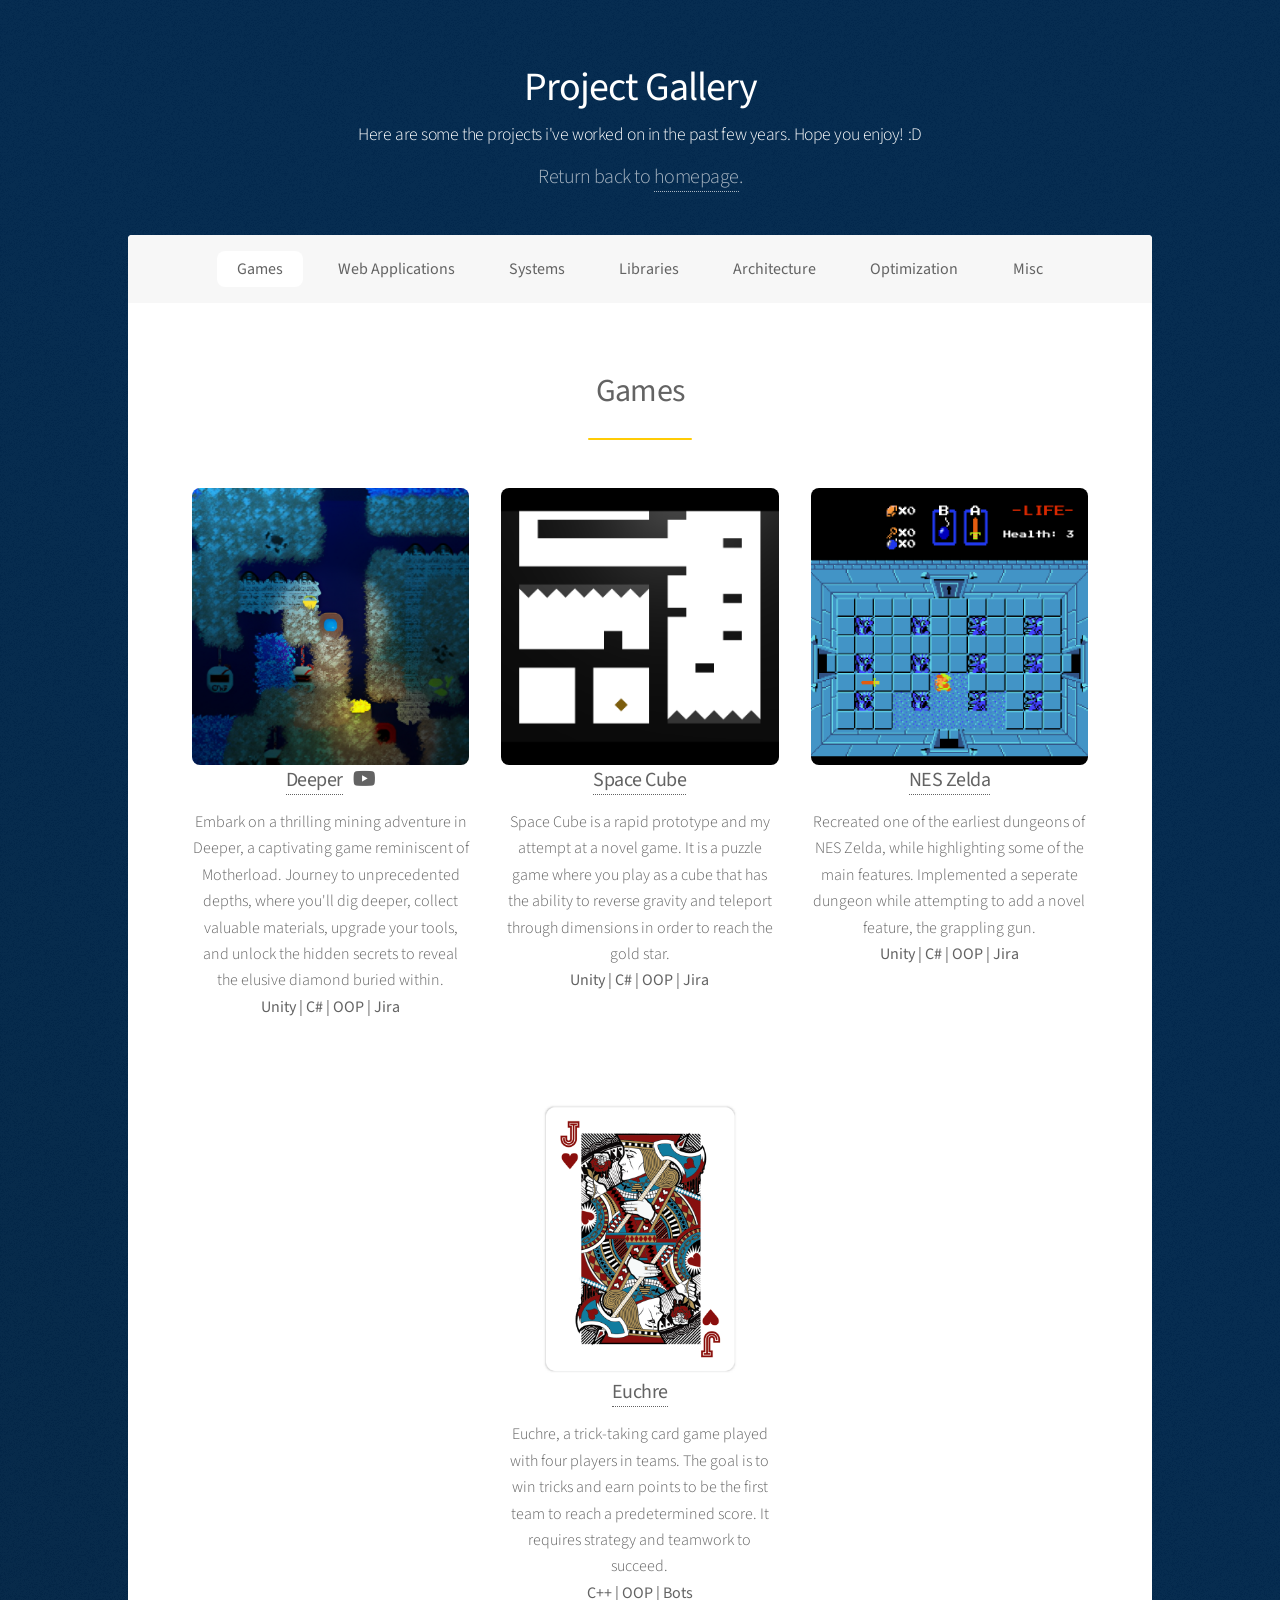
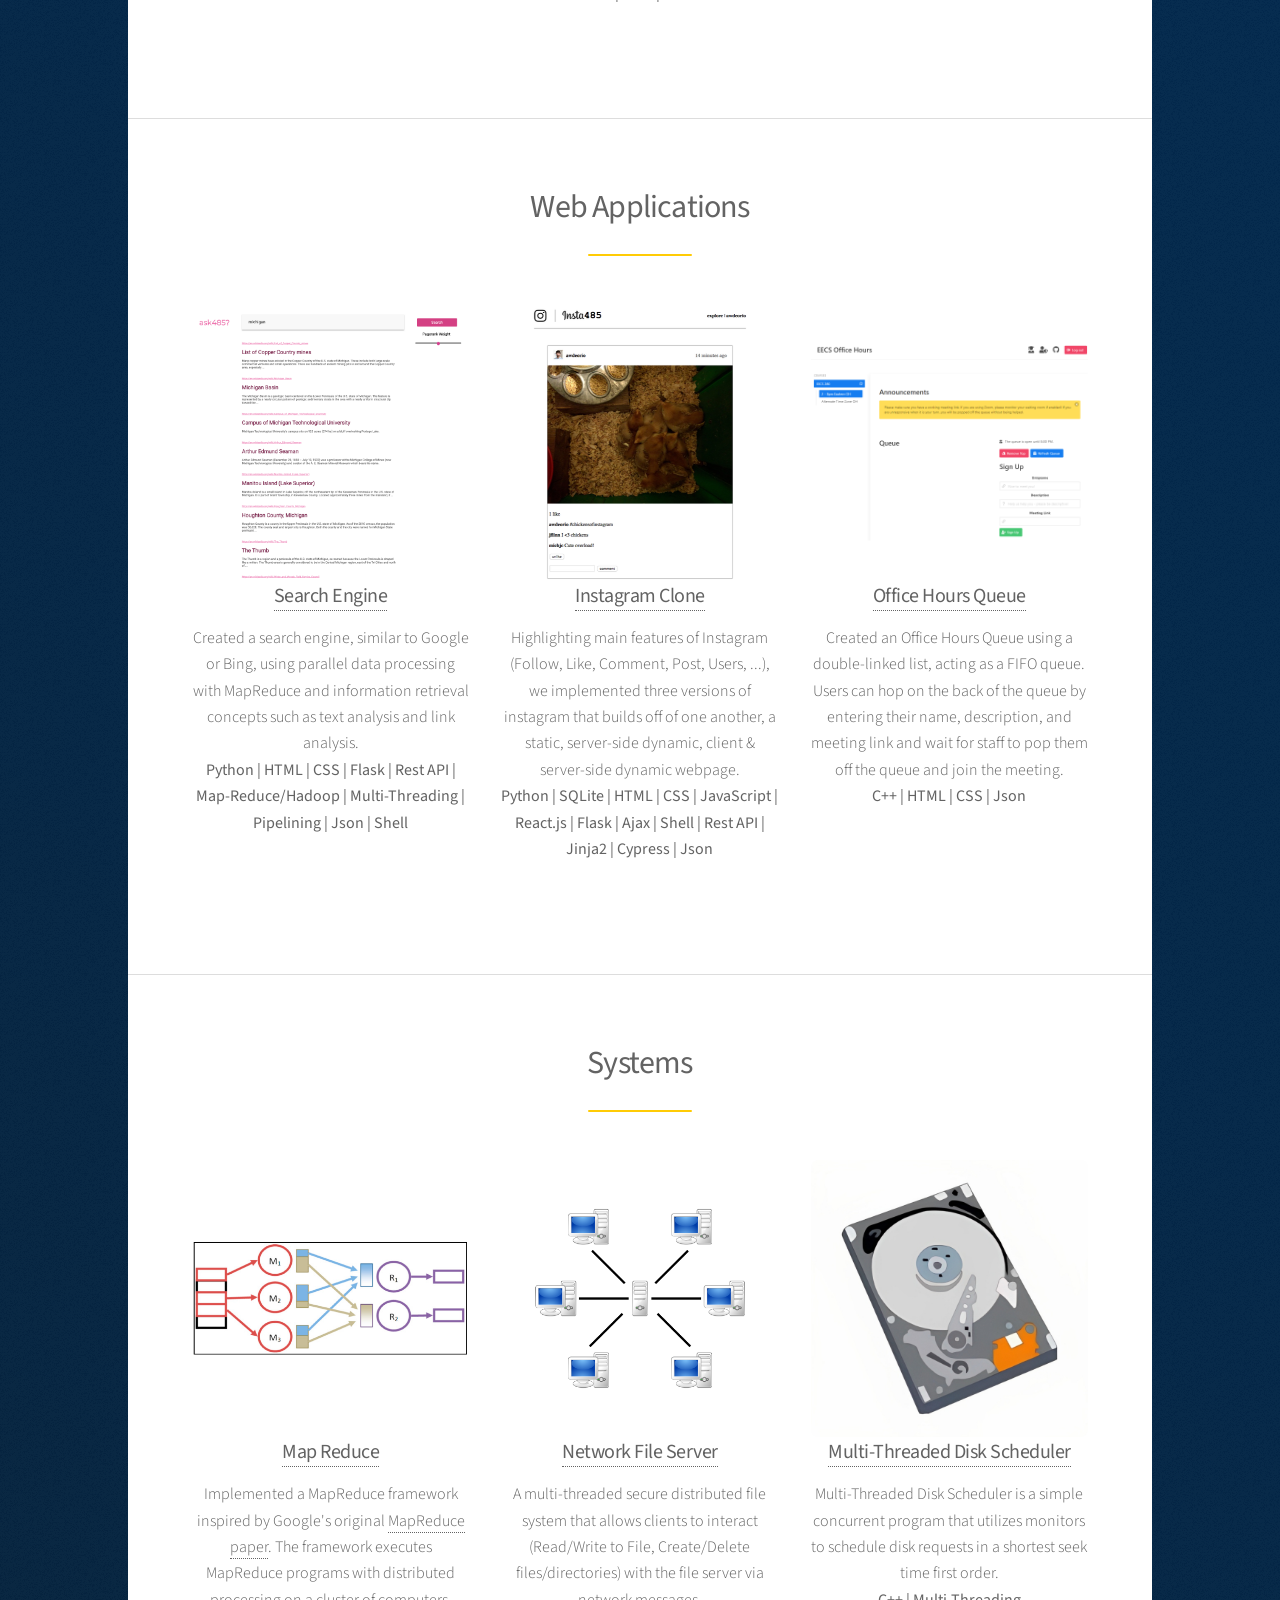
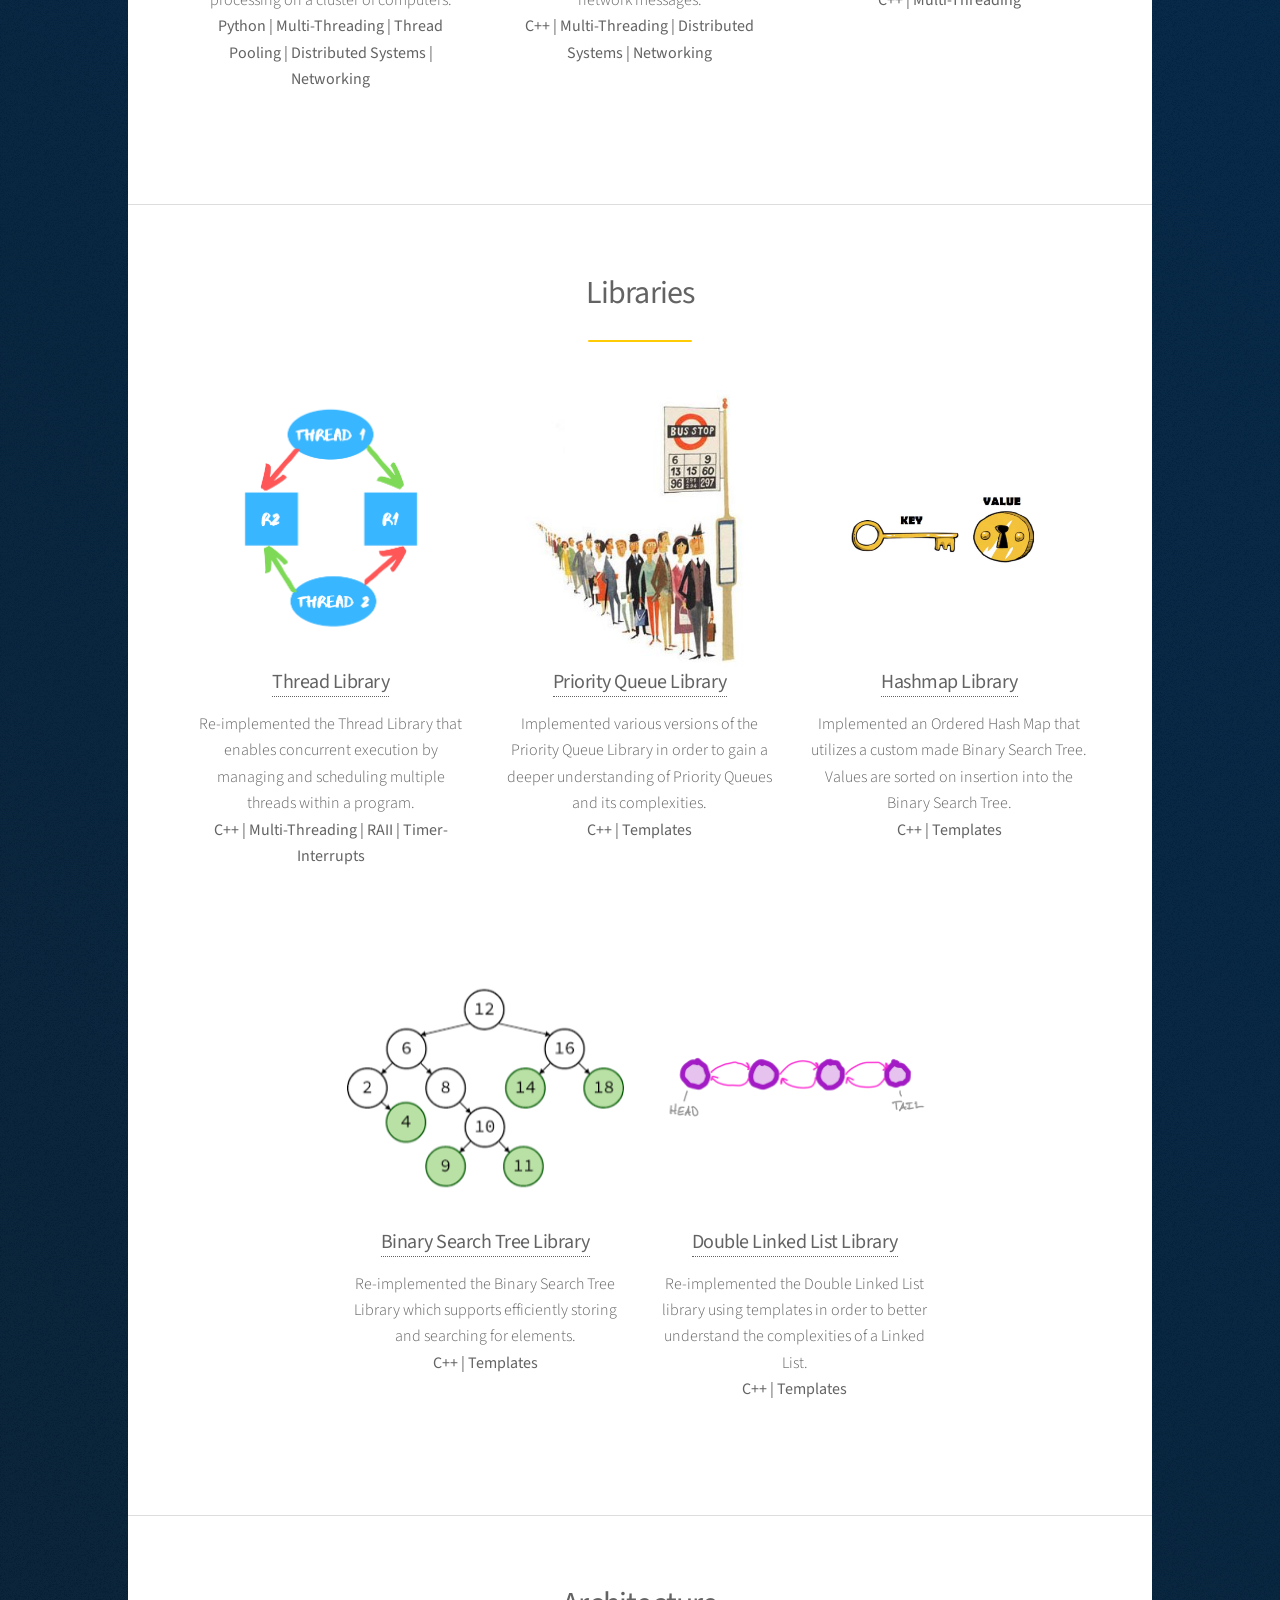
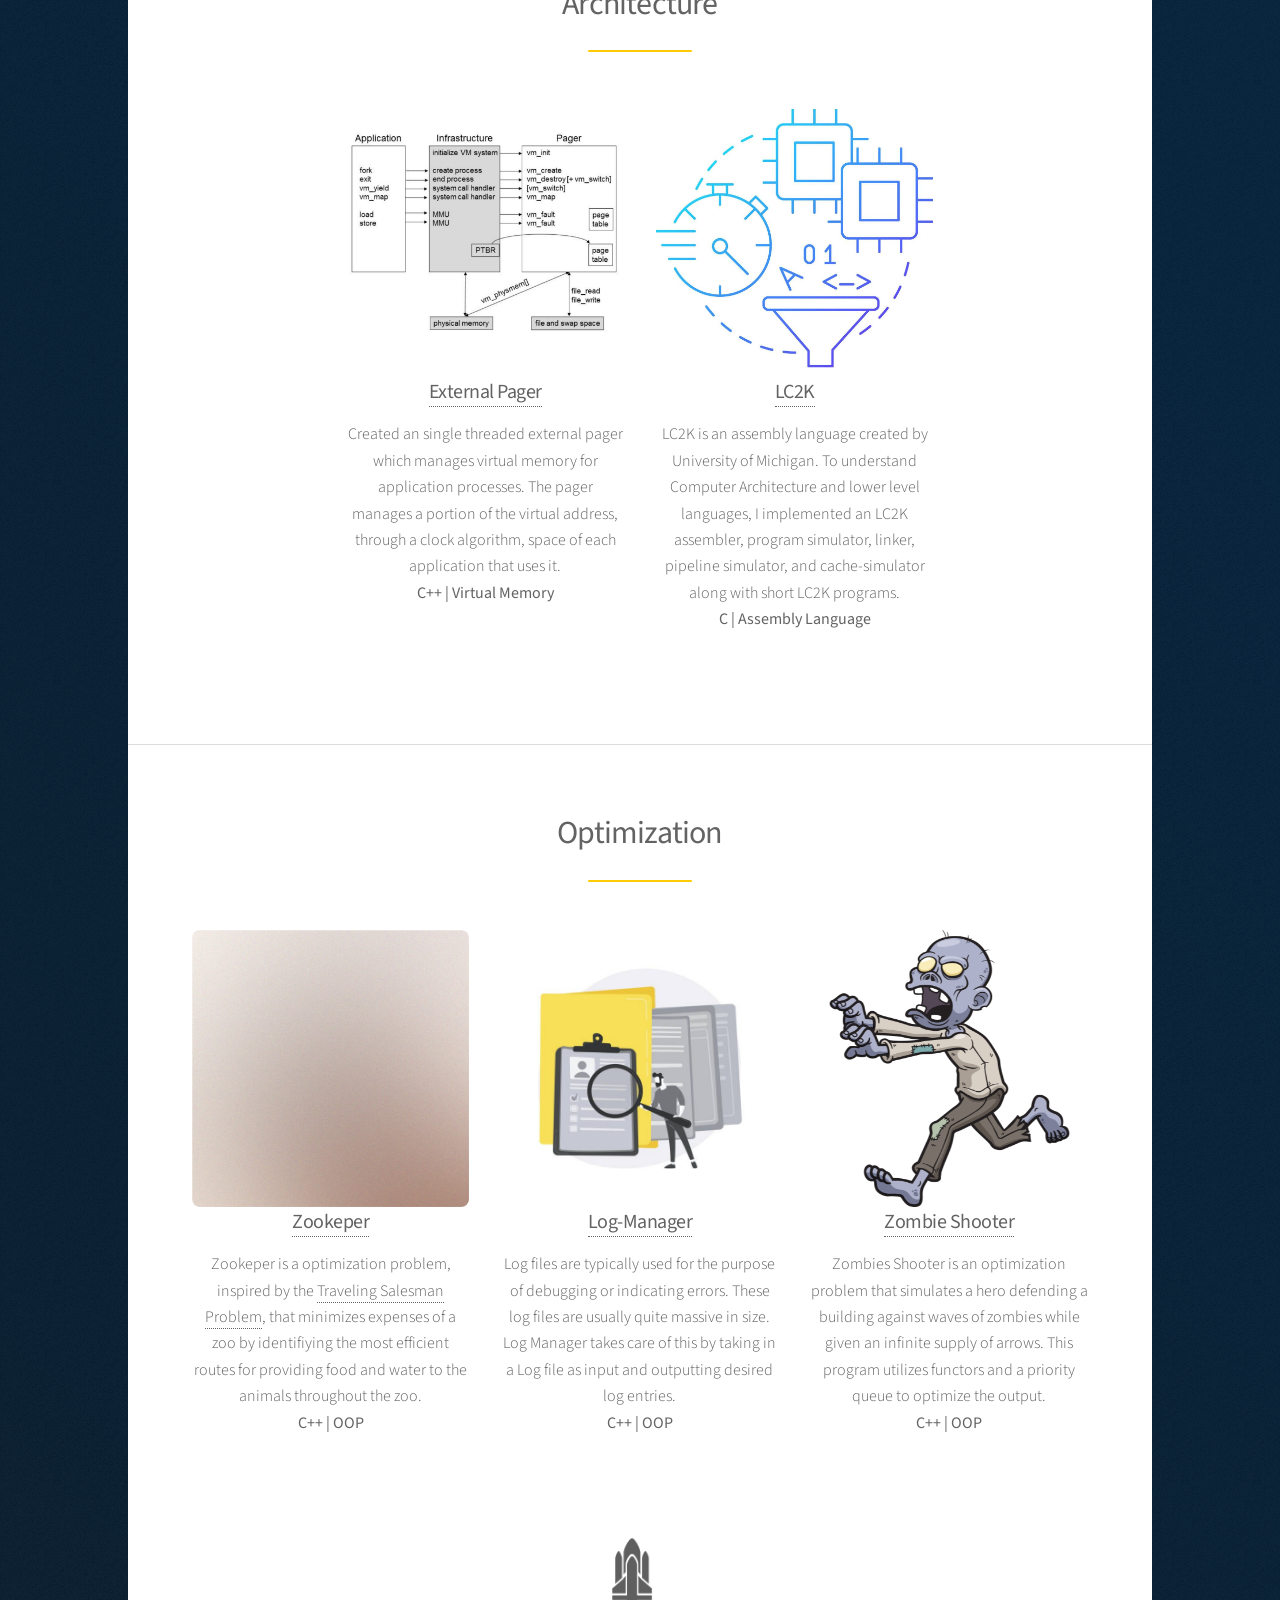
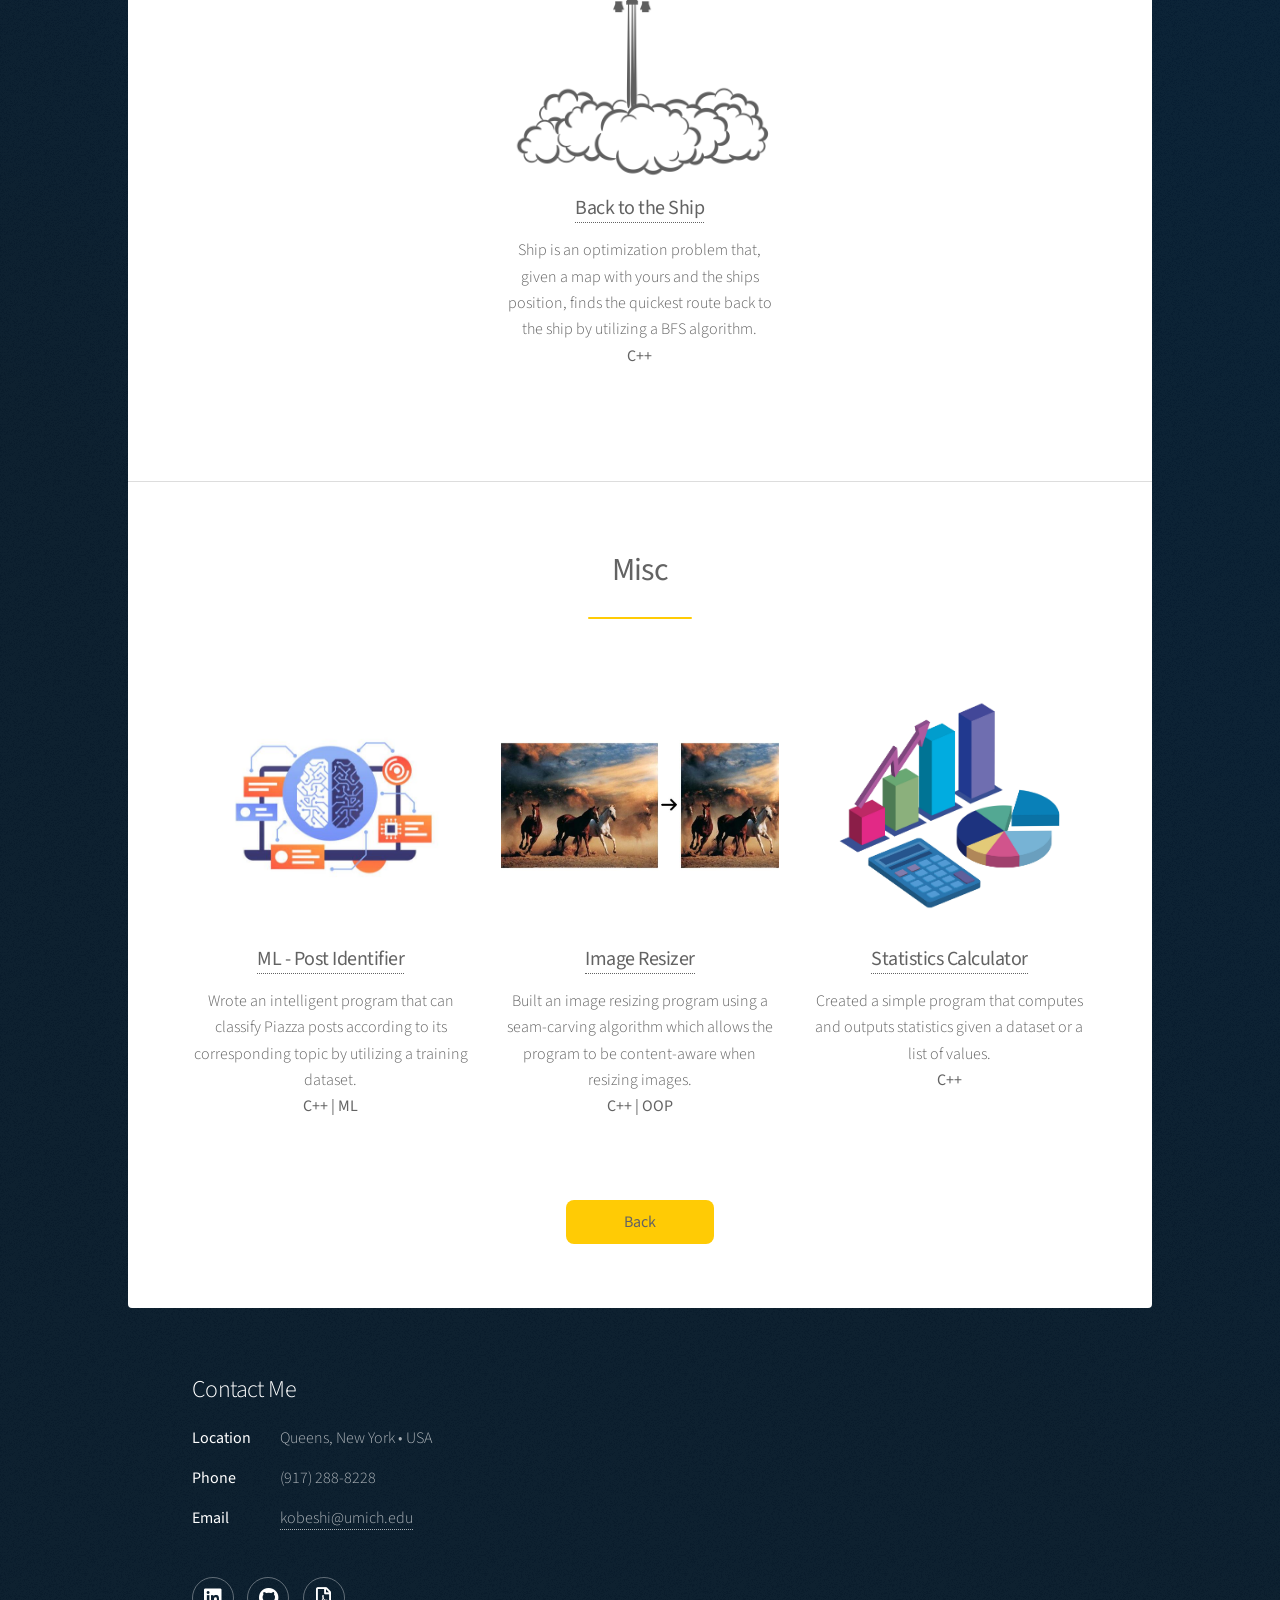
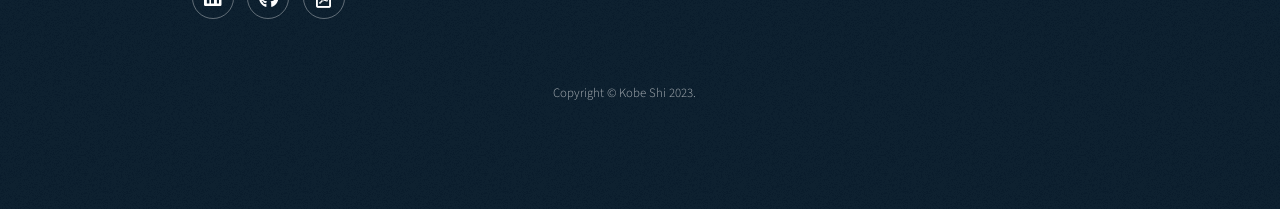
==== commit a71fb9a6: "project gallary" ====
--- a/projects.html
+++ b/projects.html
@@ -223,11 +223,11 @@
 							</header>
 							<ul class="features">
 								<li>
-									<span class="image fit"><img src="images/pic01.jpg" alt="" />
+									<span class="image fit"><img src="images/pager.png" alt="" />
 									<h3><b><a href="tba.html">External Pager</a></b></h3>
-									<p> LC2K is an assembly language created by University of Michigan. To understand
-										Computer Architecture and lower level languages, I implemented an LC2K
-										assembler, simulator, linker, and pipeline along with short LC2K programs.
+									<p> Created an single threaded external pager which manages virtual memory for application processes.
+										The pager manages a portion of the virtual address, through a clock algorithm,
+										space of each application that uses it.
 										<br><b>C++ | Virtual Memory</b></p>
 								</li>
 
@@ -253,36 +253,36 @@
 								<li>
 									<span class="image fit"><img src="images/pic01.jpg" alt="" />
 									<h3><b><a href="tba.html">Zookeper</a></b></h3>
-									<p> LC2K is an assembly language created by University of Michigan. To understand
-										Computer Architecture and lower level languages, I implemented an LC2K
-										assembler, simulator, linker, and pipeline along with short LC2K programs.
+									<p> Zookeper is a optimization problem, inspired by the 
+										<a href="https://en.wikipedia.org/wiki/Travelling_salesman_problem">Traveling Salesman Problem</a>,
+										that minimizes expenses of a zoo by identifiying the most efficient routes for providing food and water to
+										the animals throughout the zoo.
 										<br><b>C++ | OOP</b></p>
 								</li>
 
 								<li>
-									<span class="image fit"><img src="images/pic01.jpg" alt="" />
+									<span class="image fit"><img src="images/logman.jpg" alt="" />
 									<h3><b><a href="tba.html">Log-Manager</a></b></h3>
-									<p> LC2K is an assembly language created by University of Michigan. To understand
-										Computer Architecture and lower level languages, I implemented an LC2K
-										assembler, simulator, linker, and pipeline along with short LC2K programs.
+									<p> Log files are typically used for the purpose of debugging or indicating errors. These log
+										files are usually quite massive in size. Log Manager takes care of this by taking in a Log file
+										as input and outputting desired log entries.
 										<br><b>C++ | OOP</b></p>
 								</li>
 
 								<li>
-									<span class="image fit"><img src="images/pic01.jpg" alt="" />
+									<span class="image fit"><img src="images/zombie.png" alt="" />
 									<h3><b><a href="tba.html">Zombie Shooter</a></b></h3>
-									<p> LC2K is an assembly language created by University of Michigan. To understand
-										Computer Architecture and lower level languages, I implemented an LC2K
-										assembler, simulator, linker, and pipeline along with short LC2K programs.
+									<p> Zombies Shooter is an optimization problem that simulates a hero defending a building against
+										waves of zombies while given an infinite supply of arrows. This program utilizes functors and
+										a priority queue to optimize the output.
 										<br><b>C++ | OOP</b></p>
 								</li>
 
 								<li>
-									<span class="image fit"><img src="images/pic01.jpg" alt="" />
+									<span class="image fit"><img src="images/ship.png" alt="" />
 									<h3><b><a href="tba.html">Back to the Ship</a></b></h3>
-									<p> LC2K is an assembly language created by University of Michigan. To understand
-										Computer Architecture and lower level languages, I implemented an LC2K
-										assembler, simulator, linker, and pipeline along with short LC2K programs.
+									<p> Ship is an optimization problem that, given a map with yours and the ships position,
+										finds the quickest route back to the ship by utilizing a BFS algorithm.
 										<br><b>C++</b></p>
 								</li>
 
@@ -297,29 +297,26 @@
 							<ul class="features">
 
 								<li>
-									<span class="image fit"><img src="images/pic01.jpg" alt="" />
+									<span class="image fit"><img src="images/ml.jpg" alt="" />
 									<h3><b><a href="tba.html">ML - Post Identifier</a></b></h3>
-									<p> LC2K is an assembly language created by University of Michigan. To understand
-										Computer Architecture and lower level languages, I implemented an LC2K
-										assembler, simulator, linker, and pipeline along with short LC2K programs.
+									<p> Wrote an intelligent program that can classify Piazza posts according to its corresponding topic 
+										by utilizing a training dataset.
+
 										<br><b>C++ | ML</b></p>
 								</li>
 
 								<li>
-									<span class="image fit"><img src="images/pic01.jpg" alt="" />
+									<span class="image fit"><img src="images/image resizer.jpg" alt="" />
 									<h3><b><a href="tba.html">Image Resizer</a></b></h3>
-									<p> LC2K is an assembly language created by University of Michigan. To understand
-										Computer Architecture and lower level languages, I implemented an LC2K
-										assembler, simulator, linker, and pipeline along with short LC2K programs.
+									<p> Built an image resizing program using a seam-carving algorithm which allows the program to
+										be content-aware when resizing images.
 										<br><b>C++ | OOP</b></p>
 								</li>
 
 								<li>
-									<span class="image fit"><img src="images/pic01.jpg" alt="" />
+									<span class="image fit"><img src="images/statistics.jpg" alt="" />
 									<h3><b><a href="tba.html">Statistics Calculator</a></b></h3>
-									<p> LC2K is an assembly language created by University of Michigan. To understand
-										Computer Architecture and lower level languages, I implemented an LC2K
-										assembler, simulator, linker, and pipeline along with short LC2K programs.
+									<p> Created a simple program that computes and outputs statistics given a dataset or a list of values.
 										<br><b>C++</b></p>
 								</li>
 								
--- a/assets/css/main.css
+++ b/assets/css/main.css
@@ -120,7 +120,7 @@
 /* Type */
 
 	body {
-		background-color: #935d8c;
+		background-color: #00274C;
 		color: rgba(255, 255, 255, 0.65);
 	}
 
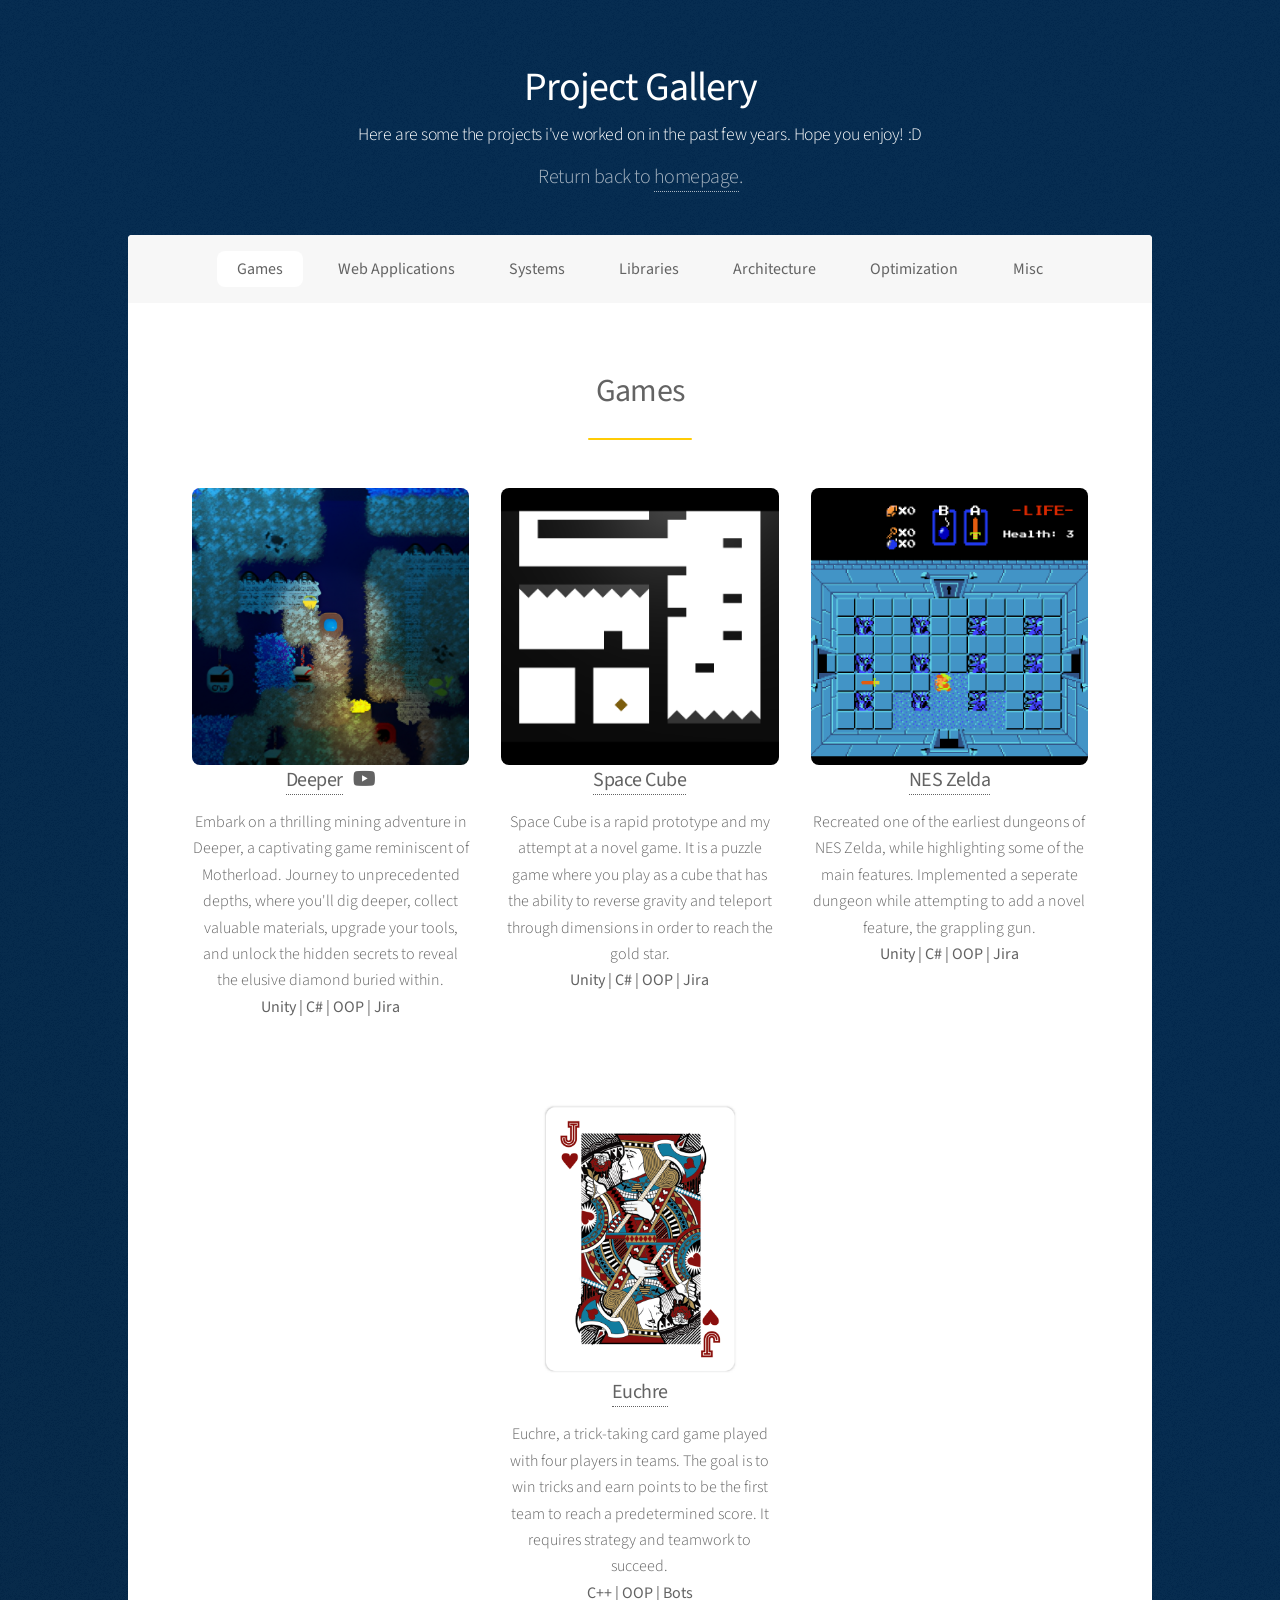
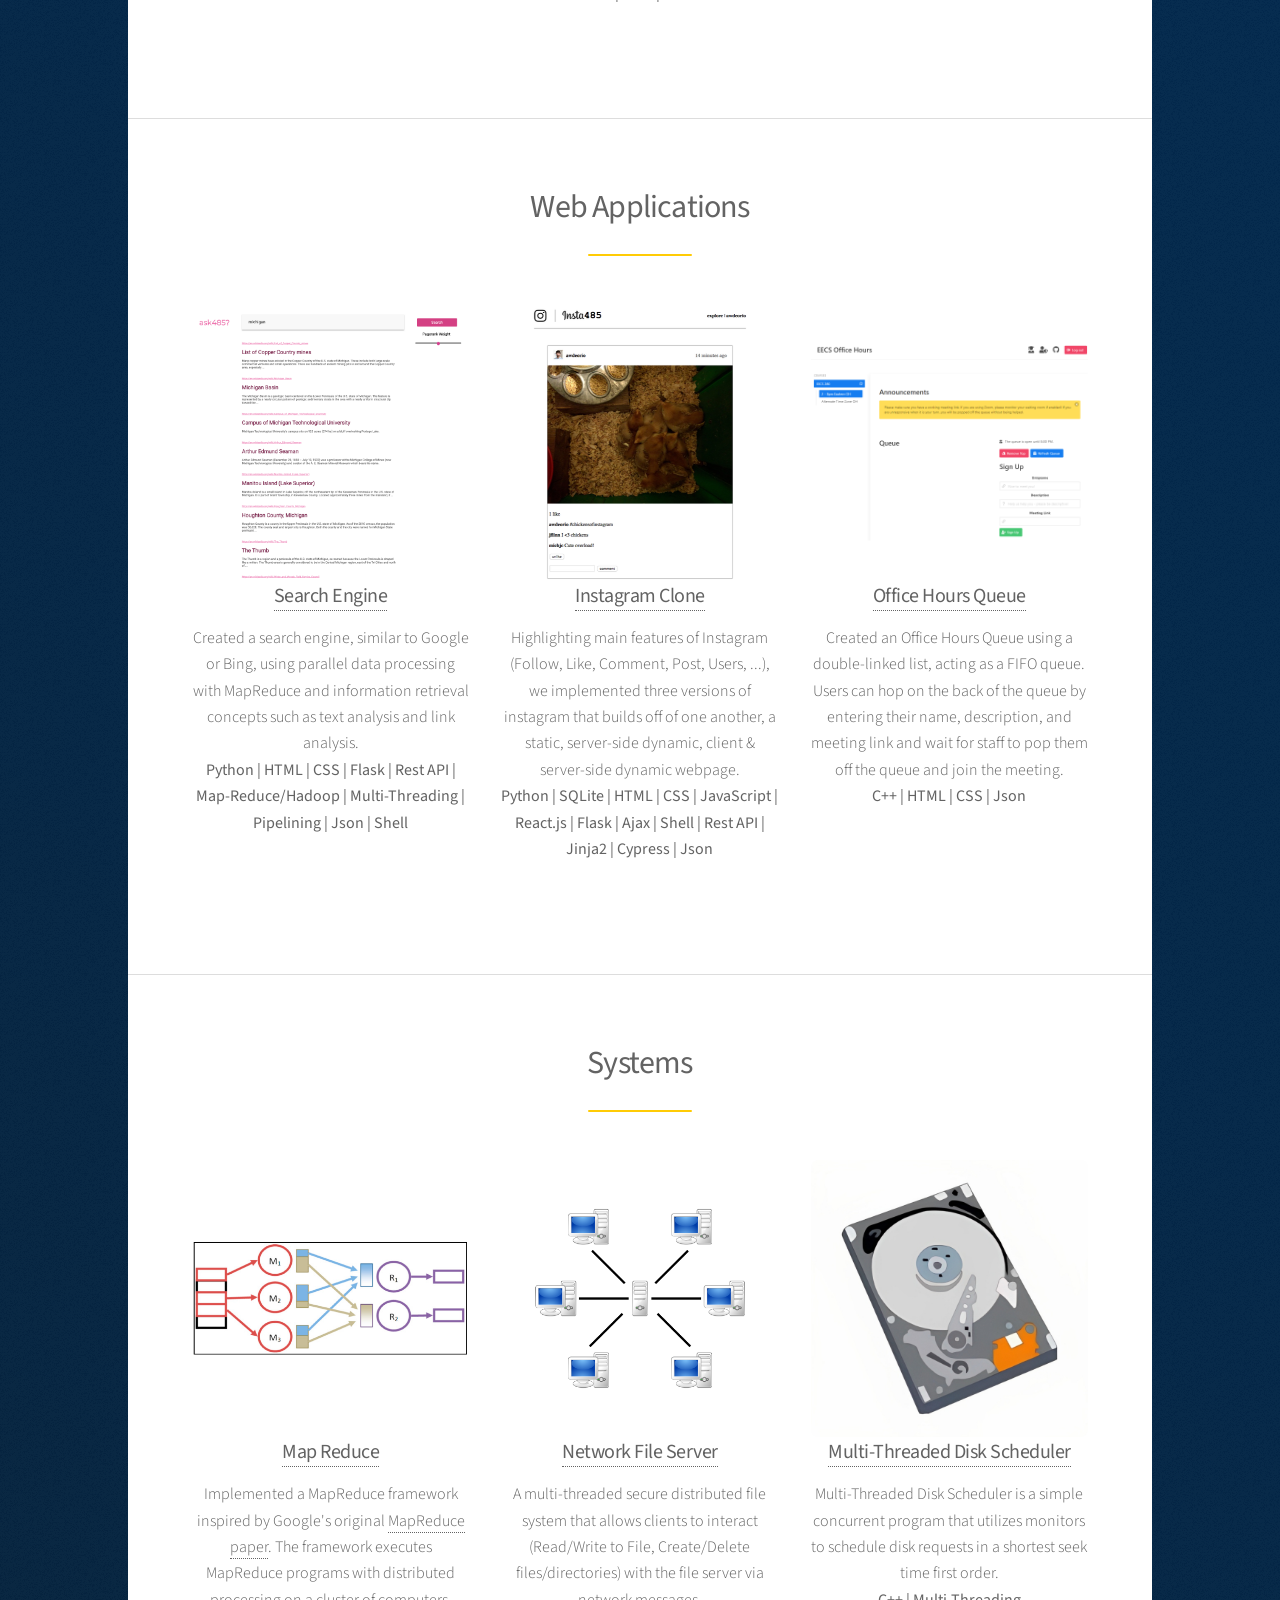
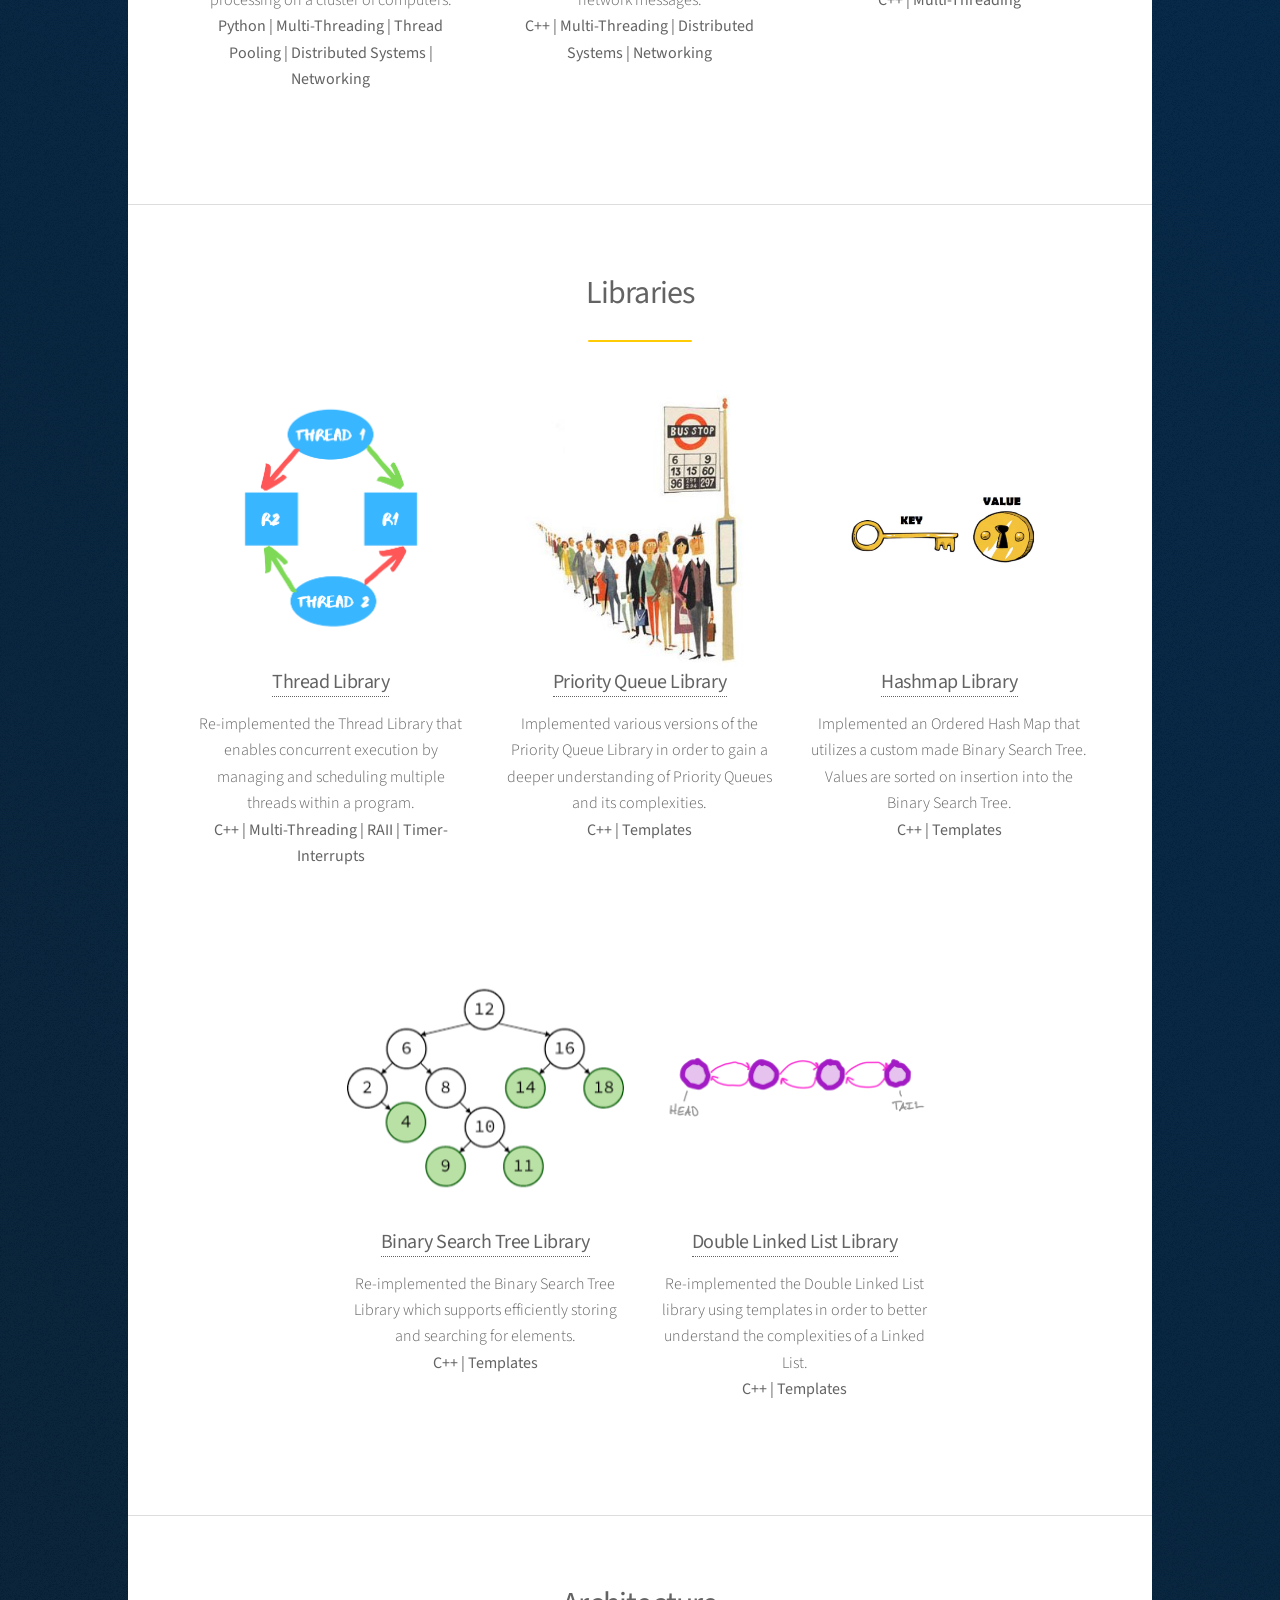
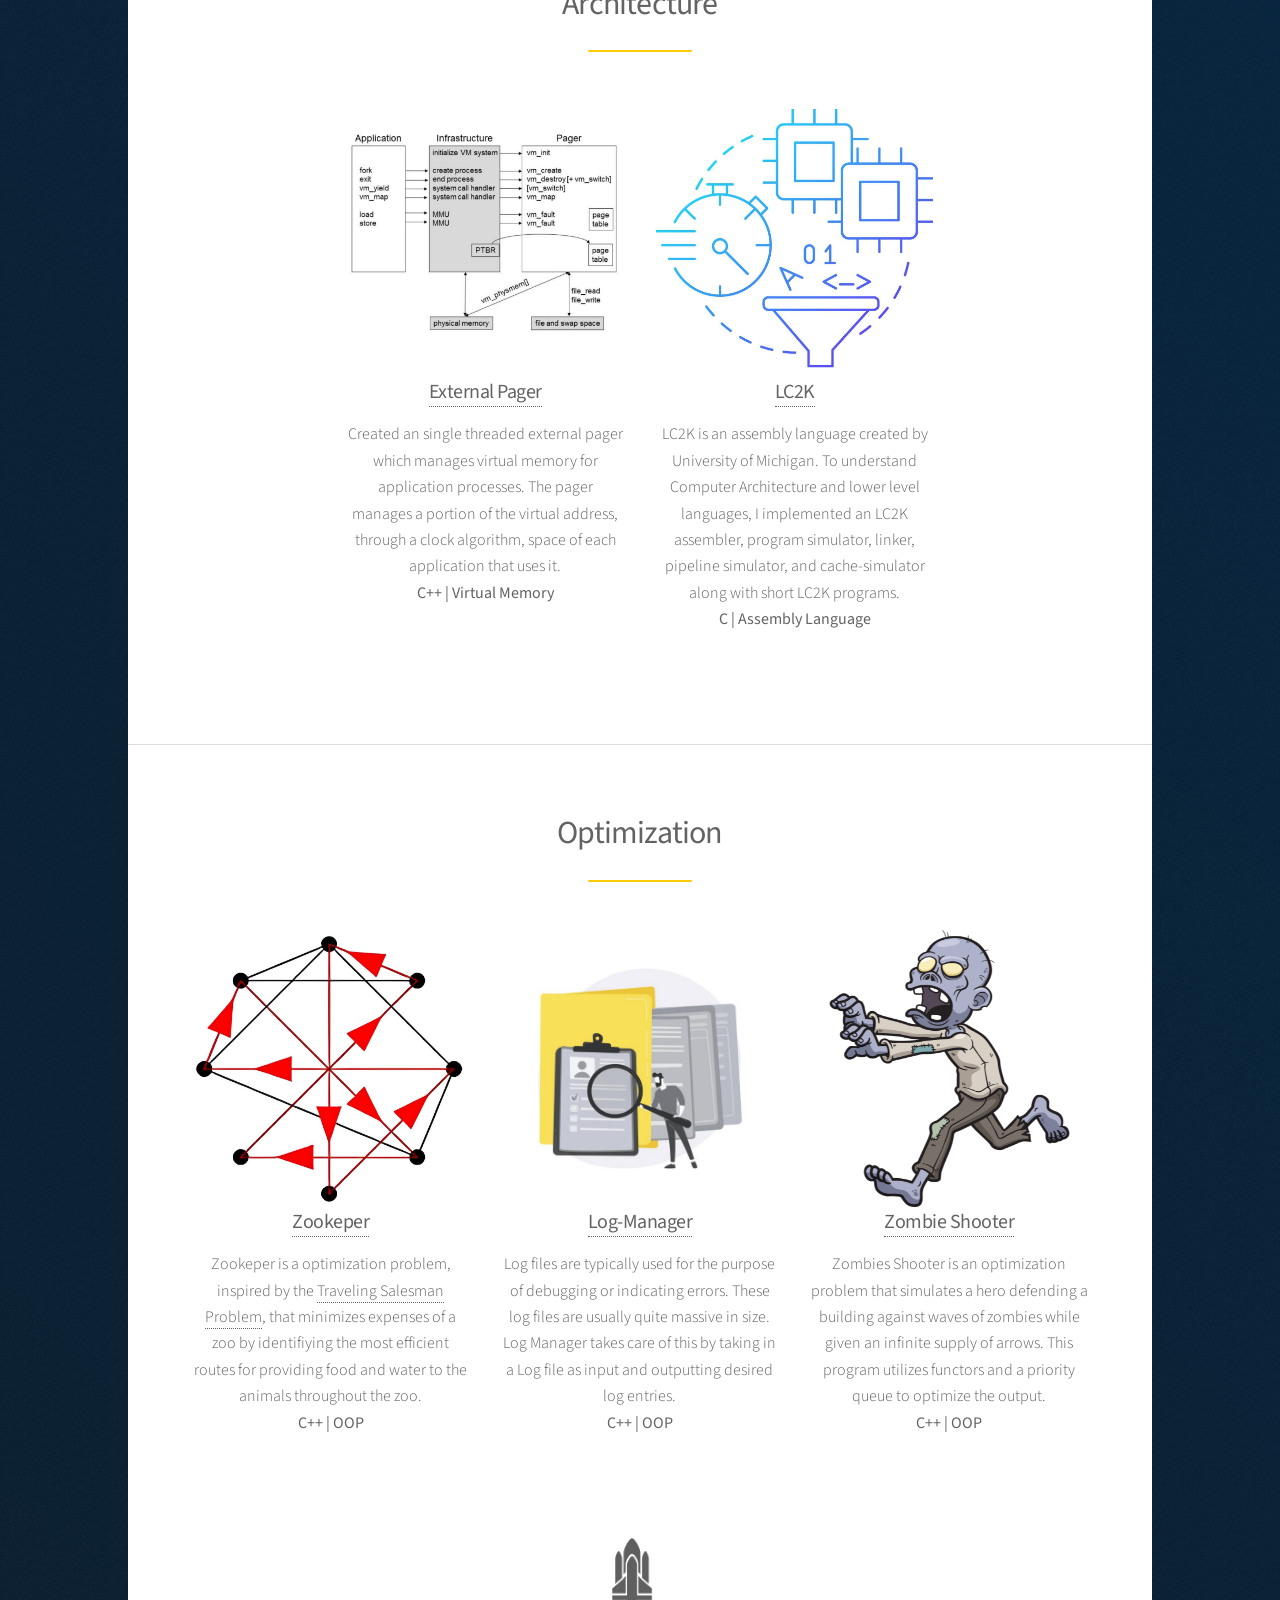
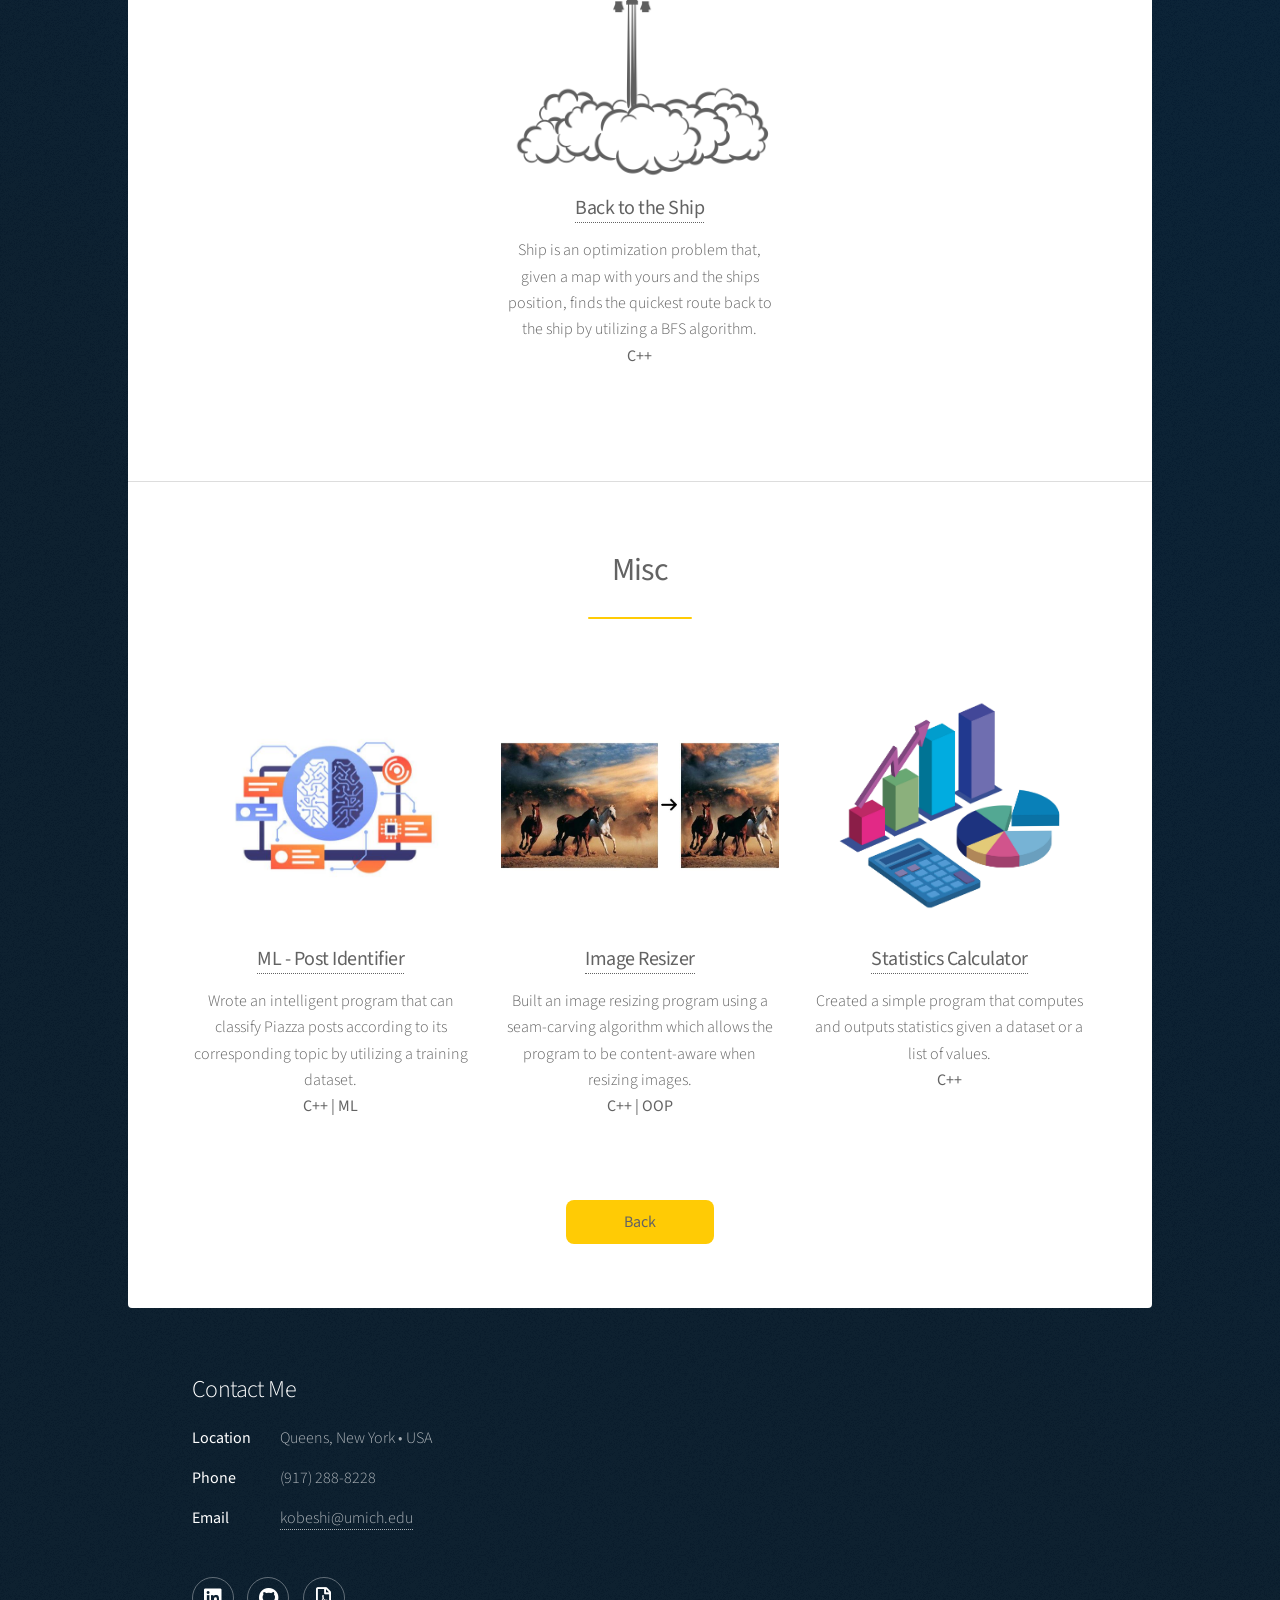
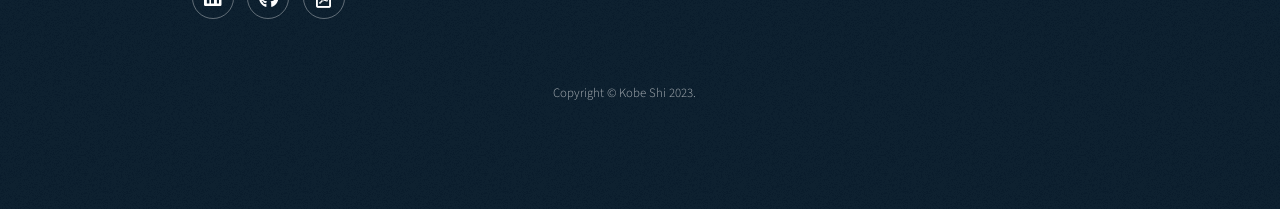
==== commit 589e1448: "Project Gallery Complete" ====
--- a/projects.html
+++ b/projects.html
@@ -251,7 +251,7 @@
 							<ul class="features">
 							
 								<li>
-									<span class="image fit"><img src="images/pic01.jpg" alt="" />
+									<span class="image fit"><img src="images/TSP.jpg" alt="" />
 									<h3><b><a href="tba.html">Zookeper</a></b></h3>
 									<p> Zookeper is a optimization problem, inspired by the 
 										<a href="https://en.wikipedia.org/wiki/Travelling_salesman_problem">Traveling Salesman Problem</a>,
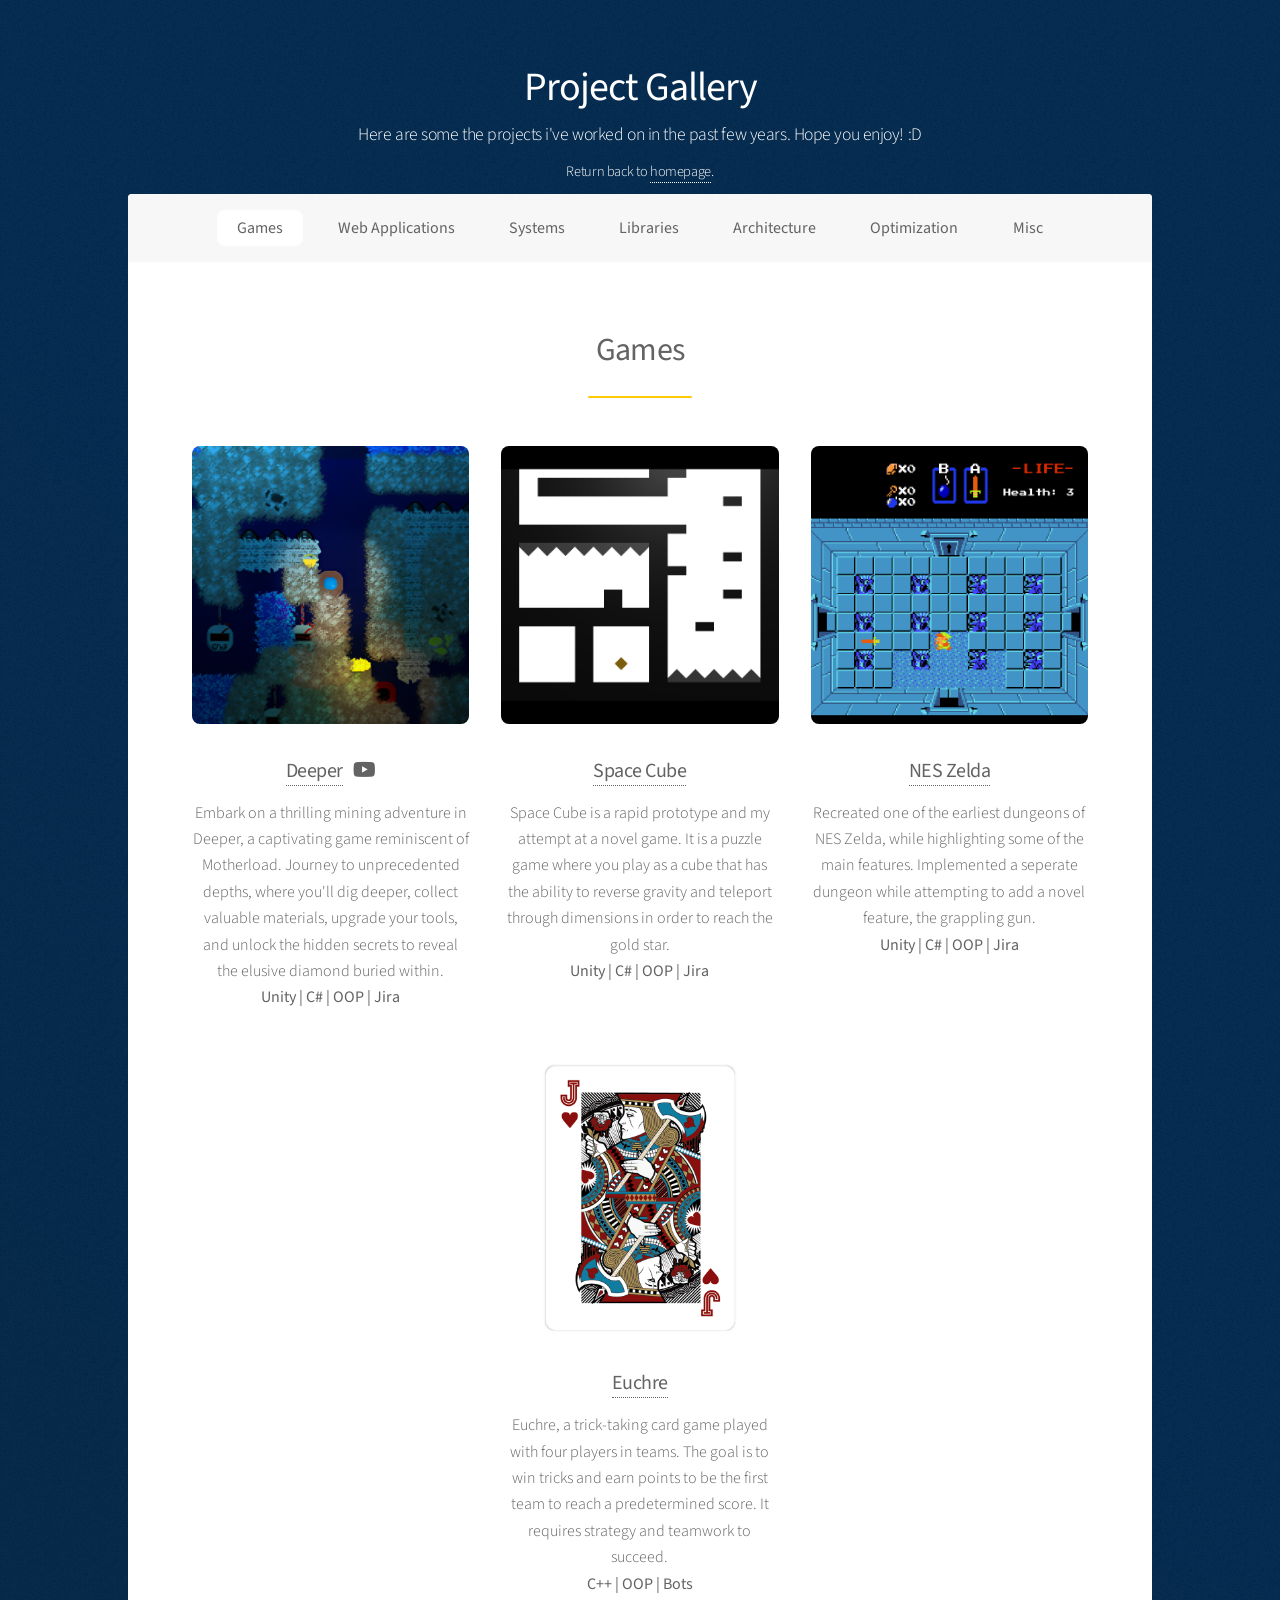
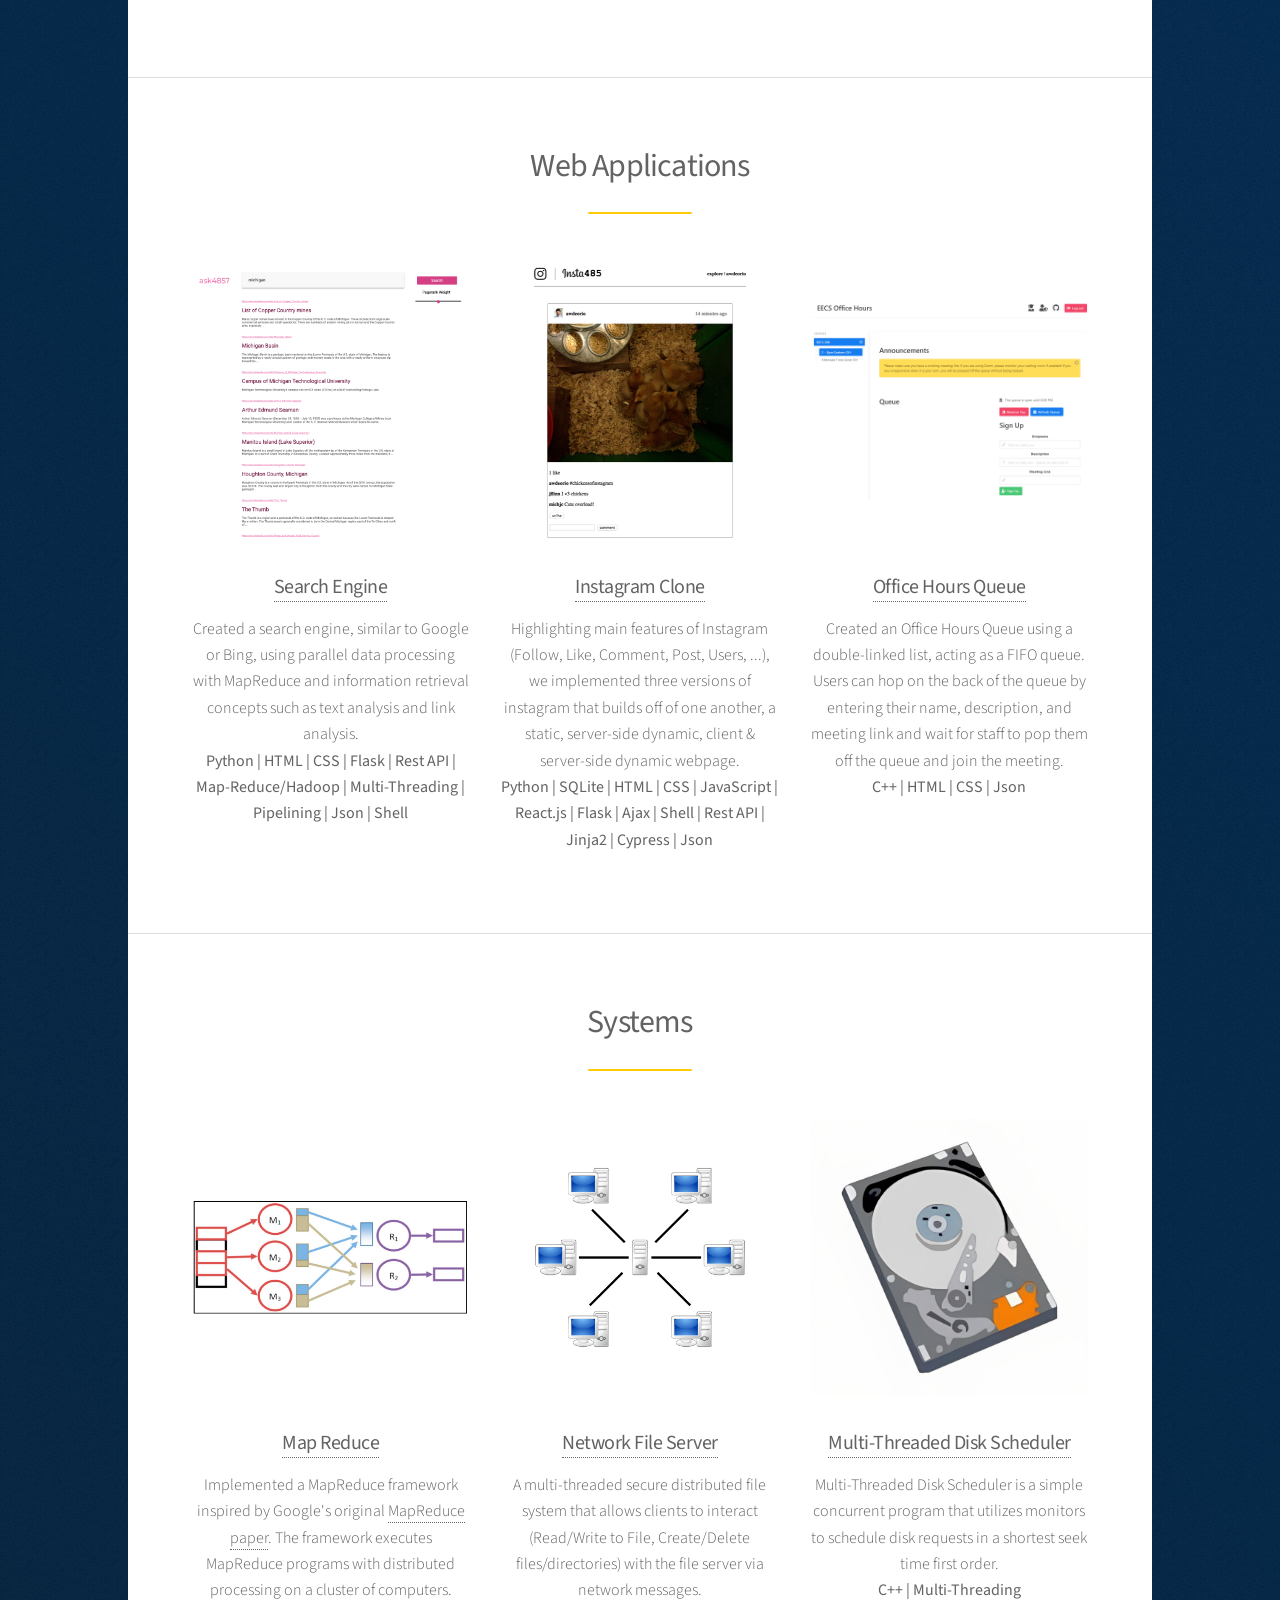
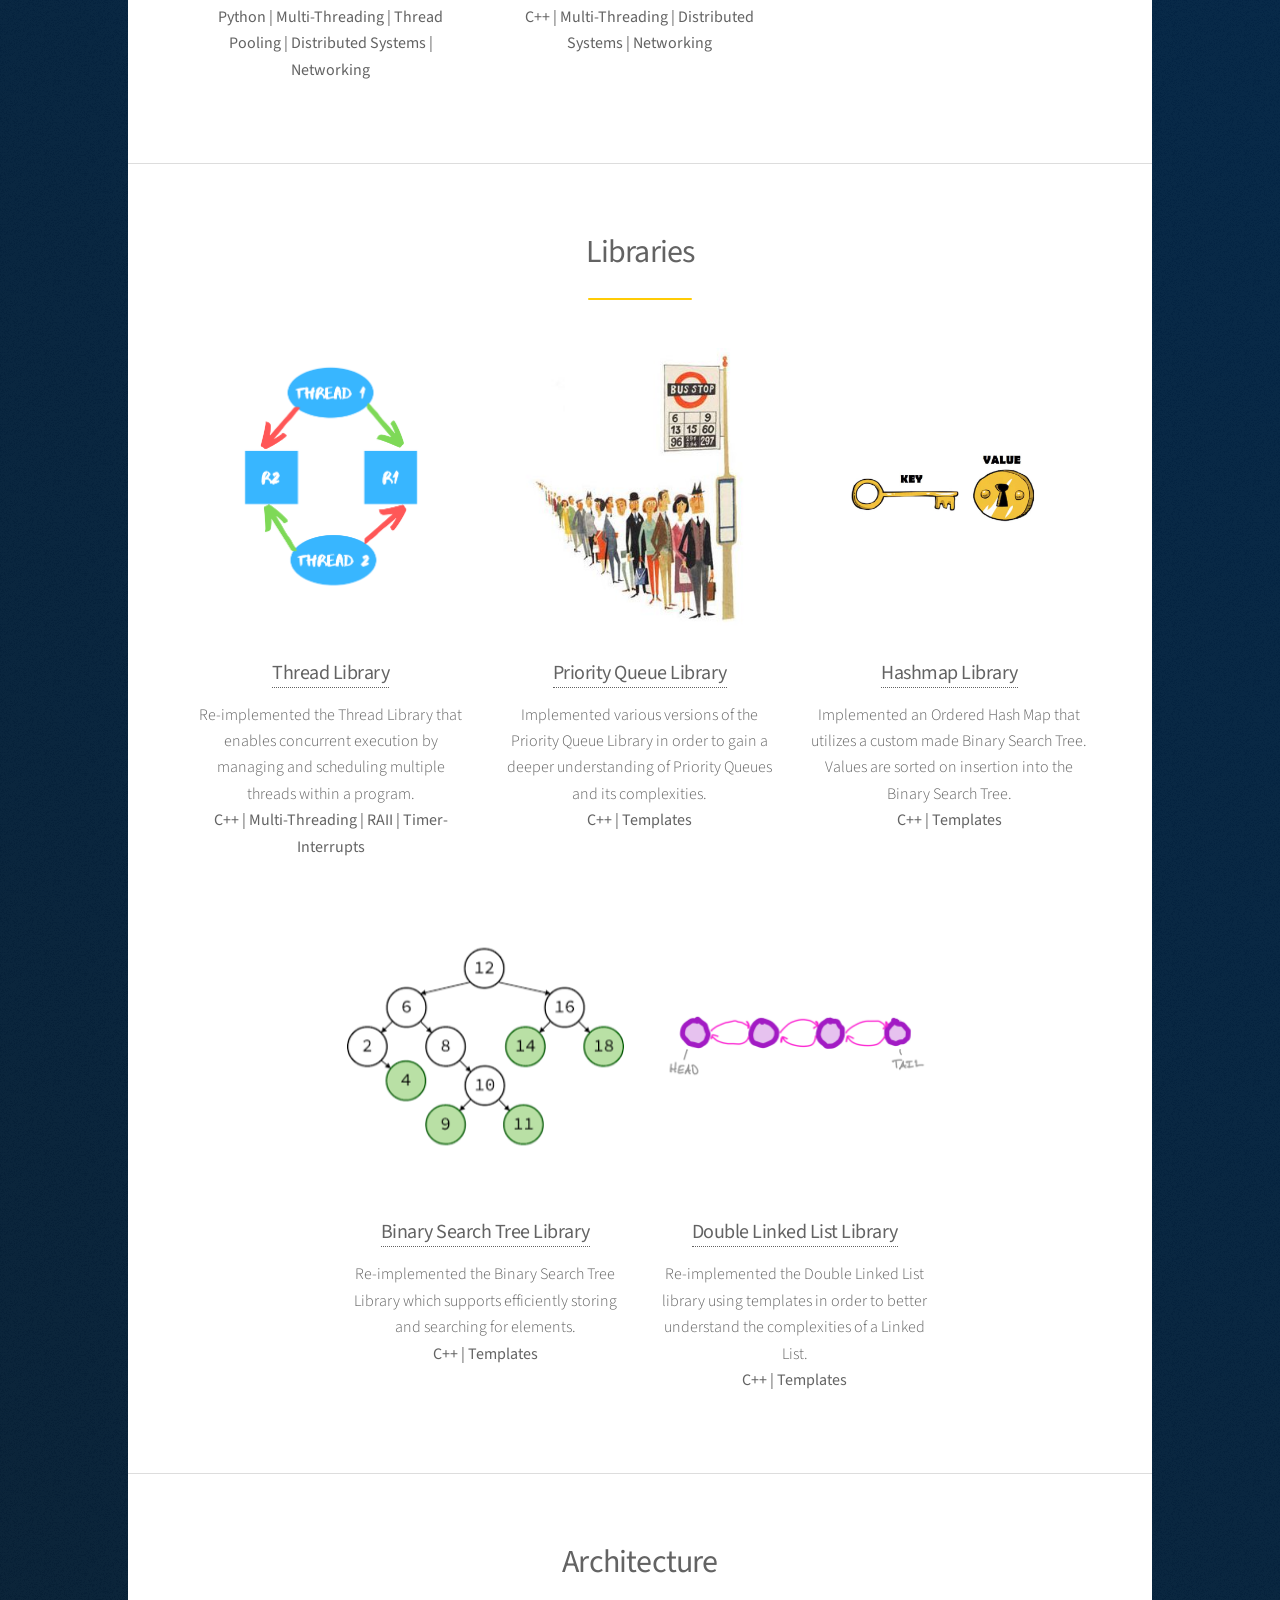
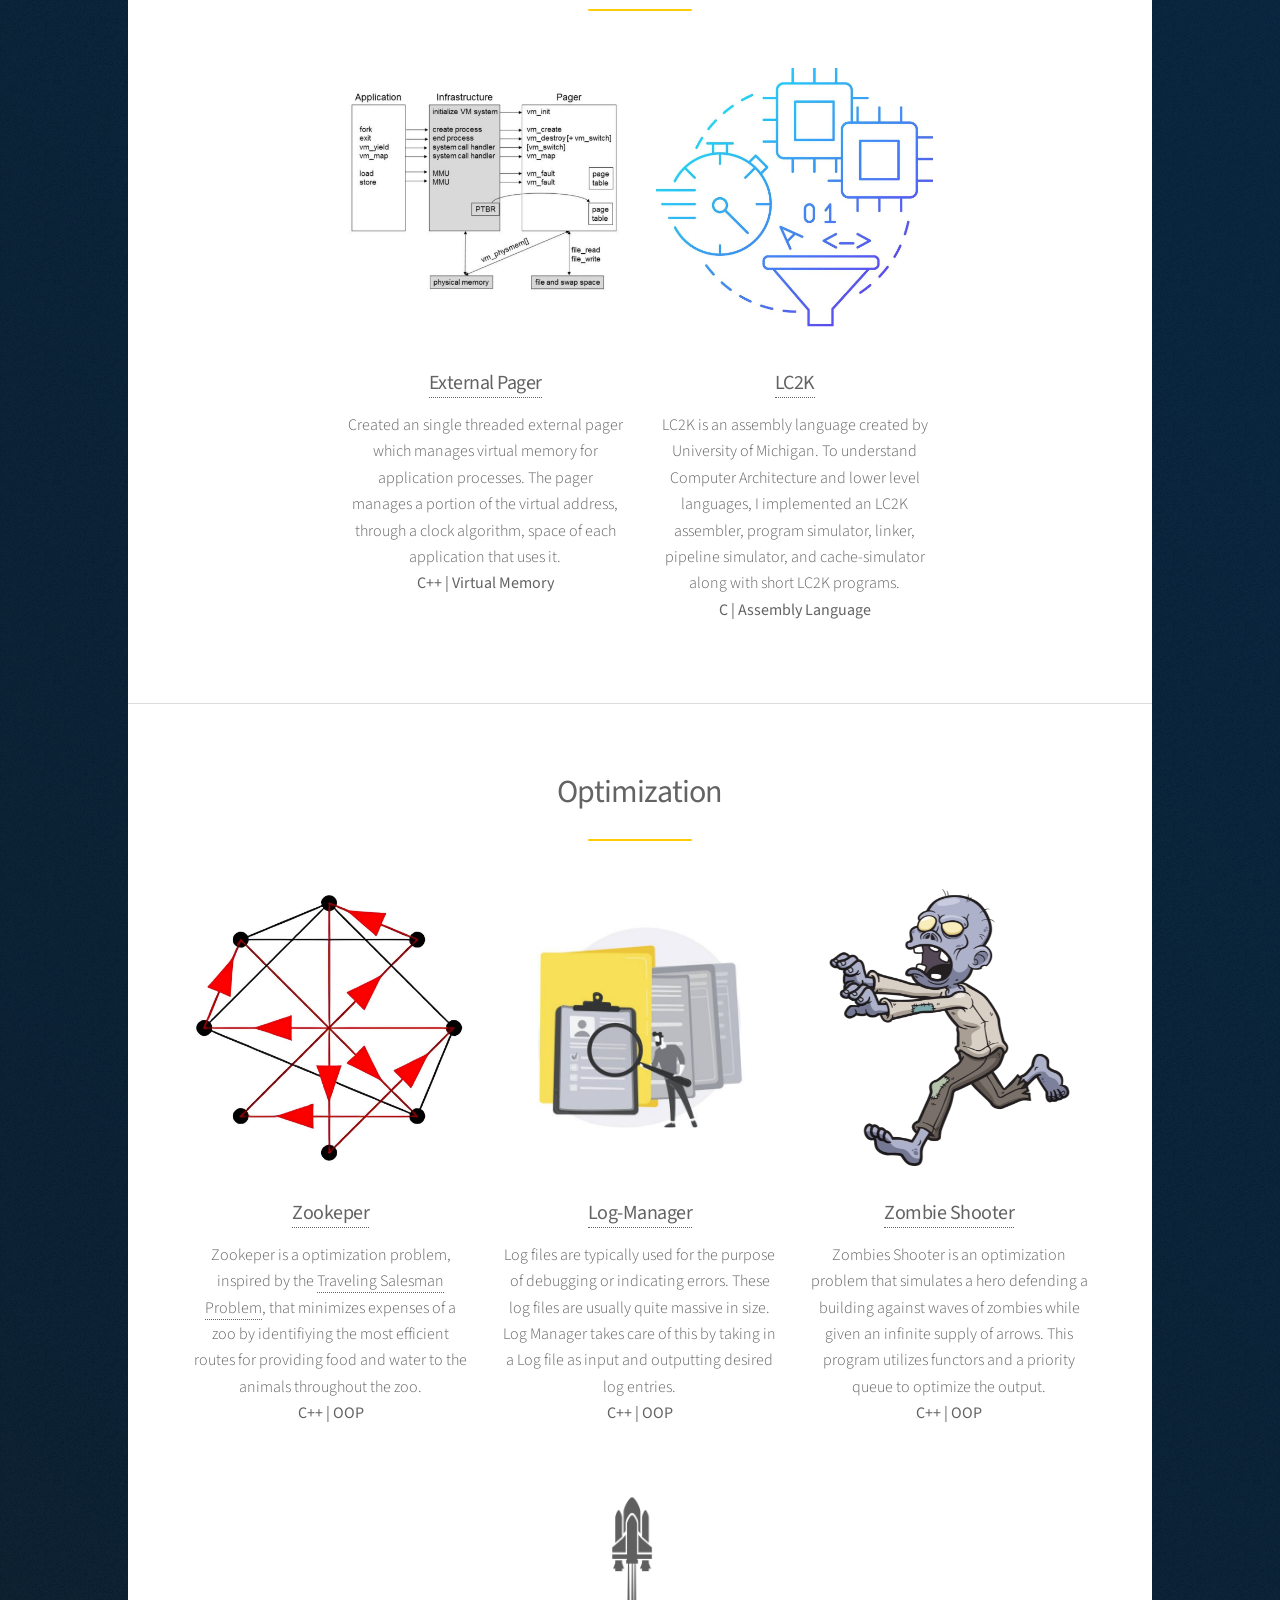
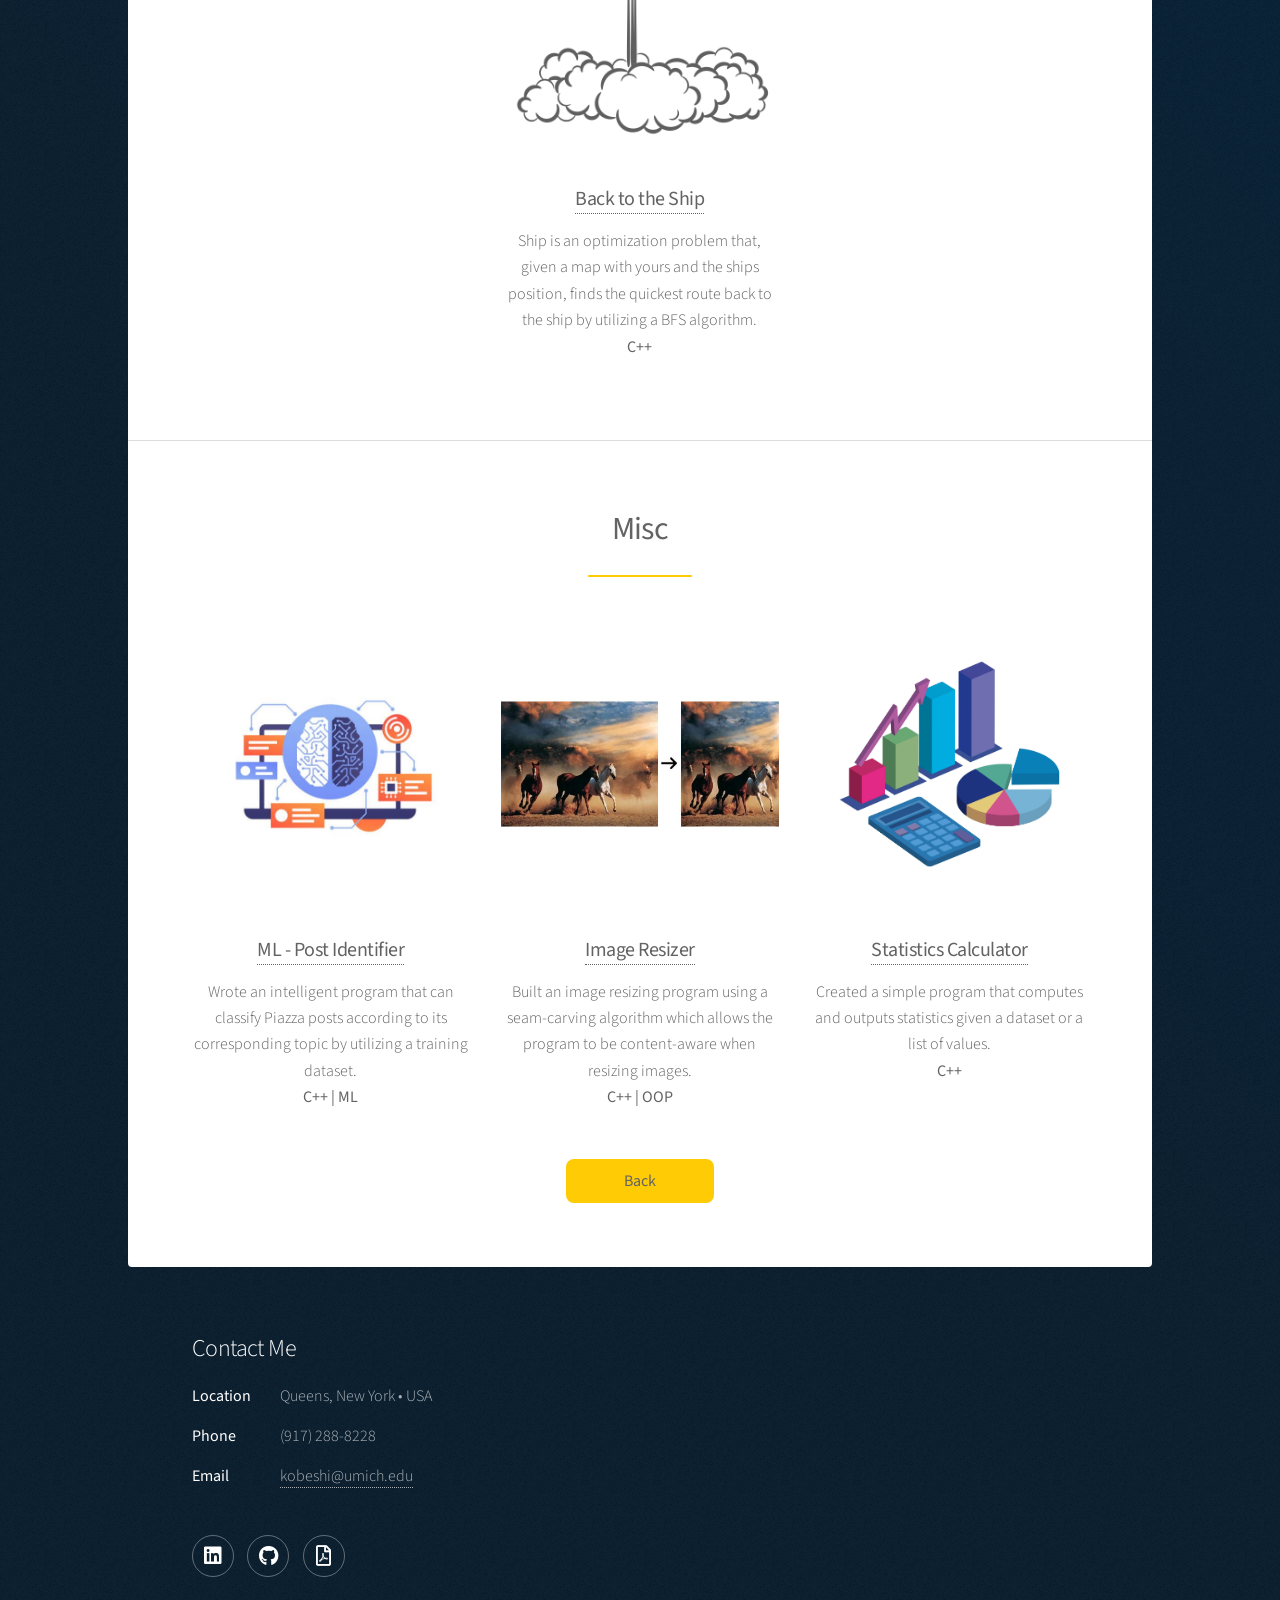
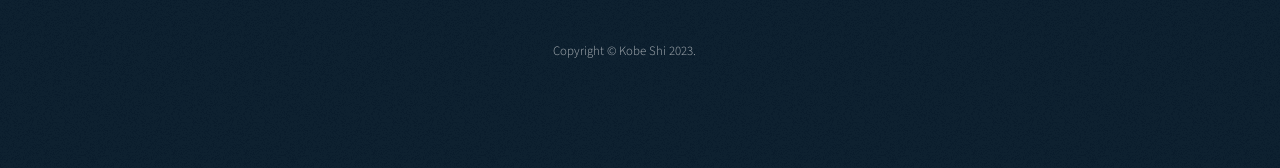
==== commit bcd6e5bf: "Update projects.html" ====
--- a/projects.html
+++ b/projects.html
@@ -21,7 +21,7 @@
 					<header id="header">
 						<h1><b>Project Gallery</b></h1>
 						<h4>Here are some the projects i've worked on in the past few years. Hope you enjoy! :D</h4>
-						<p>Return back to <a href="home.html">homepage</a>.</p>
+						<h5>Return back to <a href="javascript:history.back()">homepage</a>.</h5>
 					</header>
 				
 				<!-- Nav -->
@@ -47,9 +47,9 @@
 							</header>
 							<ul class="features">
 								<li>
-									<span class="image fit"><img src="images/Deeper.png" alt="" />
+									<a href="projects/Deeper.html"><span class="image fit"><img src="images/Deeper.png" alt="" /></a>
 									<h3><b>
-										<a href="tba.html" target="_blank">Deeper</a> 
+										<a href="projects/Deeper.html">Deeper</a> 
 										&nbsp;
 									</b><a href="https://www.youtube.com/watch?v=bWgh9uNAmPg" target="_blank" class="icon brands fa-youtube"><span class="label">Youtube</span></a></h3>
 									<p>Embark on a thrilling mining adventure in Deeper, a captivating game 
@@ -60,7 +60,7 @@
 								</li>
 
 								<li>
-									<span class="image fit"><img src="images/black-Space Cube.png" alt="" />
+									<a href="tba.html"><span class="image fit"><img src="images/black-Space Cube.png" alt="" /></a>
 									<h3><b><a href="tba.html">Space Cube</a></b></h3>
 									<p> Space Cube is a rapid prototype and my attempt at a novel game. It is a puzzle game
 										where you play as a cube that has the ability to reverse gravity and teleport through dimensions in order to
@@ -69,7 +69,7 @@
 								</li>
 
 								<li>
-									<span class="image fit"><img src="images/black-NES Zelda.png" alt="" />
+									<a href="tba.html"><span class="image fit"><img src="images/black-NES Zelda.png" alt="" /></a>
 									<h3><b><a href="tba.html">NES Zelda</a></b></h3>
 									<p> Recreated one of the earliest dungeons of NES Zelda, while highlighting some of the main features. 
 										Implemented a seperate dungeon while attempting to add a novel feature, the grappling gun. 
@@ -77,7 +77,7 @@
 								</li>
 								
 								<li>
-									<span class="image fit"><img src="images/Euchre.png" alt="" />
+									<a href="tba.html"><span class="image fit"><img src="images/Euchre.png" alt="" /></a>
 									<h3><b><a href="tba.html">Euchre</a></b></h3>
 									<p> Euchre, a trick-taking card game played with 
 										four players in teams. The goal is to win tricks and earn points to be 
@@ -98,7 +98,7 @@
 							<ul class="features">
 
 								<li>
-									<span class="image fit"><img src="images/white-Search Engine.png" alt="" />
+									<a href="tba.html"><span class="image fit"><img src="images/white-Search Engine.png" alt="" /></a>
 									<h3><b><a href="tba.html">Search Engine</a></b></h3>
 									<p> Created a search engine, similar to Google or Bing, using parallel data 
 										processing with MapReduce and information retrieval 
@@ -109,7 +109,7 @@
 								</li>
 
 								<li>
-									<span class="image fit"><img src="images/Insta485.png" alt="" />
+									<a href="tba.html"><span class="image fit"><img src="images/Insta485.png" alt="" /></a>
 									<h3><b><a href="tba.html">Instagram Clone</a></b></h3>
 									<p> Highlighting main features of Instagram (Follow, Like, Comment, Post, Users, ...),
 										we implemented three versions of instagram that builds off of one another,
@@ -119,7 +119,7 @@
 								</li>
 								
 								<li>
-									<span class="image fit"><img src="images/white-OffHrsQ.png" alt="" />
+									<a href="tba.html"><span class="image fit"><img src="images/white-OffHrsQ.png" alt="" /></a>
 									<h3><b><a href="tba.html">Office Hours Queue</a></b></h3>
 									<p> Created an Office Hours Queue using a double-linked list, acting as a FIFO queue.
 										Users can hop on the back of the queue by entering their name, description, 
@@ -138,7 +138,7 @@
 							<ul class="features">
 
 								<li>
-									<span class="image fit"><img src="images/white-MapReduce.png" alt="" />
+									<a href="tba.html"><span class="image fit"><img src="images/white-MapReduce.png" alt="" /></a>
 									<h3><b><a href="tba.html">Map Reduce</a></b></h3>
 									<p> Implemented a MapReduce framework inspired by Google's original 
 										<a href="https://static.googleusercontent.com/media/research.google.com/en//archive/mapreduce-osdi04.pdf">MapReduce paper</a>. 
@@ -147,7 +147,7 @@
 								</li>
 
 								<li>
-									<span class="image fit"><img src="images/NFS.png" alt="" />
+									<a href="tba.html"><span class="image fit"><img src="images/NFS.png" alt="" /></a>
 									<h3><b><a href="tba.html">Network File Server</a></b></h3>
 									<p> A multi-threaded secure distributed file system that allows clients to
 										interact (Read/Write to File, Create/Delete files/directories) with the 
@@ -156,7 +156,7 @@
 								</li>
 
 								<li>
-									<span class="image fit"><img src="images/Disk Scheduler.png" alt="" />
+									<a href="tba.html"><span class="image fit"><img src="images/Disk Scheduler.png" alt="" /></a>
 									<h3><b><a href="tba.html">Multi-Threaded Disk Scheduler</a></b></h3>
 									<p> Multi-Threaded Disk Scheduler is a simple concurrent program that utilizes
 										monitors to schedule disk requests in a shortest seek time first order.
@@ -174,7 +174,7 @@
 							<ul class="features">
 
 								<li>
-									<span class="image fit"><img src="images/Threading-Deadlock.png" alt="" />
+									<a href="tba.html"><span class="image fit"><img src="images/Threading-Deadlock.png" alt="" /></a>
 									<h3><b><a href="tba.html">Thread Library</a></b></h3>
 									<p> Re-implemented the Thread Library that enables concurrent execution 
 										by managing and scheduling multiple threads within a program.
@@ -182,7 +182,7 @@
 								</li>
 
 								<li>
-									<span class="image fit"><img src="images/PQ.jpg" alt="" />
+									<a href="tba.html"><span class="image fit"><img src="images/PQ.jpg" alt="" /></a>
 									<h3><b><a href="tba.html">Priority Queue Library</a></b></h3>
 									<p> Implemented various versions of the Priority Queue Library in order to 
 										gain a deeper understanding of Priority Queues and its complexities.
@@ -190,7 +190,7 @@
 								</li>
 
 								<li>
-									<span class="image fit"><img src="images/Map.jpg" alt="" />
+									<a href="tba.html"><span class="image fit"><img src="images/Map.jpg" alt="" /></a>
 									<h3><b><a href="tba.html">Hashmap Library</a></b></h3>
 									<p> Implemented an Ordered Hash Map that utilizes a custom made Binary Search Tree.
 										Values are sorted on insertion into the Binary Search Tree.
@@ -198,7 +198,7 @@
 								</li>
 
 								<li>
-									<span class="image fit"><img src="images/BST.png" alt="" />
+									<a href="tba.html"><span class="image fit"><img src="images/BST.png" alt="" /></a>
 									<h3><b><a href="tba.html">Binary Search Tree Library</a></b></h3>
 									<p> Re-implemented the Binary Search Tree Library which supports efficiently storing
 										and searching for elements.
@@ -206,7 +206,7 @@
 								</li>
 
 								<li>
-									<span class="image fit"><img src="images/DBLL.png" alt="" />
+									<a href="tba.html"><span class="image fit"><img src="images/DBLL.png" alt="" /></a>
 									<h3><b><a href="tba.html">Double Linked List Library</a></b></h3>
 									<p> Re-implemented the Double Linked List library using templates in order to better
 										understand the complexities of a Linked List.
@@ -223,7 +223,7 @@
 							</header>
 							<ul class="features">
 								<li>
-									<span class="image fit"><img src="images/pager.png" alt="" />
+									<a href="tba.html"><span class="image fit"><img src="images/pager.png" alt="" /></a>
 									<h3><b><a href="tba.html">External Pager</a></b></h3>
 									<p> Created an single threaded external pager which manages virtual memory for application processes.
 										The pager manages a portion of the virtual address, through a clock algorithm,
@@ -232,7 +232,7 @@
 								</li>
 
 								<li>
-									<span class="image fit"><img src="images/LC2K.png" alt="" />
+									<a href="tba.html"><span class="image fit"><img src="images/LC2K.png" alt="" /></a>
 									<h3><b><a href="tba.html">LC2K</a></b></h3>
 									<p> LC2K is an assembly language created by University of Michigan. To understand
 										Computer Architecture and lower level languages, I implemented an LC2K
@@ -251,7 +251,7 @@
 							<ul class="features">
 							
 								<li>
-									<span class="image fit"><img src="images/TSP.jpg" alt="" />
+									<a href="tba.html"><span class="image fit"><img src="images/TSP.jpg" alt="" /></a>
 									<h3><b><a href="tba.html">Zookeper</a></b></h3>
 									<p> Zookeper is a optimization problem, inspired by the 
 										<a href="https://en.wikipedia.org/wiki/Travelling_salesman_problem">Traveling Salesman Problem</a>,
@@ -261,7 +261,7 @@
 								</li>
 
 								<li>
-									<span class="image fit"><img src="images/logman.jpg" alt="" />
+									<a href="tba.html"><span class="image fit"><img src="images/logman.jpg" alt="" /></a>
 									<h3><b><a href="tba.html">Log-Manager</a></b></h3>
 									<p> Log files are typically used for the purpose of debugging or indicating errors. These log
 										files are usually quite massive in size. Log Manager takes care of this by taking in a Log file
@@ -270,7 +270,7 @@
 								</li>
 
 								<li>
-									<span class="image fit"><img src="images/zombie.png" alt="" />
+									<a href="tba.html"><span class="image fit"><img src="images/zombie.png" alt="" /></a>
 									<h3><b><a href="tba.html">Zombie Shooter</a></b></h3>
 									<p> Zombies Shooter is an optimization problem that simulates a hero defending a building against
 										waves of zombies while given an infinite supply of arrows. This program utilizes functors and
@@ -279,7 +279,7 @@
 								</li>
 
 								<li>
-									<span class="image fit"><img src="images/ship.png" alt="" />
+									<a href="tba.html"><span class="image fit"><img src="images/ship.png" alt="" /></a>
 									<h3><b><a href="tba.html">Back to the Ship</a></b></h3>
 									<p> Ship is an optimization problem that, given a map with yours and the ships position,
 										finds the quickest route back to the ship by utilizing a BFS algorithm.
@@ -297,7 +297,7 @@
 							<ul class="features">
 
 								<li>
-									<span class="image fit"><img src="images/ml.jpg" alt="" />
+									<a href="tba.html"><span class="image fit"><img src="images/ml.jpg" alt="" /></a>
 									<h3><b><a href="tba.html">ML - Post Identifier</a></b></h3>
 									<p> Wrote an intelligent program that can classify Piazza posts according to its corresponding topic 
 										by utilizing a training dataset.
@@ -306,7 +306,7 @@
 								</li>
 
 								<li>
-									<span class="image fit"><img src="images/image resizer.jpg" alt="" />
+									<a href="tba.html"><span class="image fit"><img src="images/image resizer.jpg" alt="" /></a>
 									<h3><b><a href="tba.html">Image Resizer</a></b></h3>
 									<p> Built an image resizing program using a seam-carving algorithm which allows the program to
 										be content-aware when resizing images.
@@ -314,7 +314,7 @@
 								</li>
 
 								<li>
-									<span class="image fit"><img src="images/statistics.jpg" alt="" />
+									<a href="tba.html"><span class="image fit"><img src="images/statistics.jpg" alt="" /></a>
 									<h3><b><a href="tba.html">Statistics Calculator</a></b></h3>
 									<p> Created a simple program that computes and outputs statistics given a dataset or a list of values.
 										<br><b>C++</b></p>
@@ -326,7 +326,7 @@
 							<!-- <p class="content">Nam elementum nisl et mi a commodo porttitor. Morbi sit amet nisl eu arcu faucibus hendrerit vel a risus. Nam a orci mi, elementum ac arcu sit amet, fermentum pellentesque et purus. Integer maximus varius lorem, sed convallis diam accumsan sed. Etiam porttitor placerat sapien, sed eleifend a enim pulvinar faucibus semper quis ut arcu. Ut non nisl a mollis est efficitur vestibulum. Integer eget purus nec nulla mattis et accumsan ut magna libero. Morbi auctor iaculis porttitor. Sed ut magna ac risus et hendrerit scelerisque. Praesent eleifend lacus in lectus aliquam porta. Cras eu ornare dui curabitur lacinia.</p> -->
 							<footer class="major">
 								<ul class="actions special">
-									<li><a href="home.html" class="primary button"><b>Back</b></a></li>
+									<li><a href="javascript:history.back()" class="primary button"><b>Back</b></a></li>
 								</ul>
 							</footer>
 						</section>
@@ -365,4 +365,4 @@
 			<script src="assets/js/main.js"></script>
 
 	</body>
-</html>+</html>
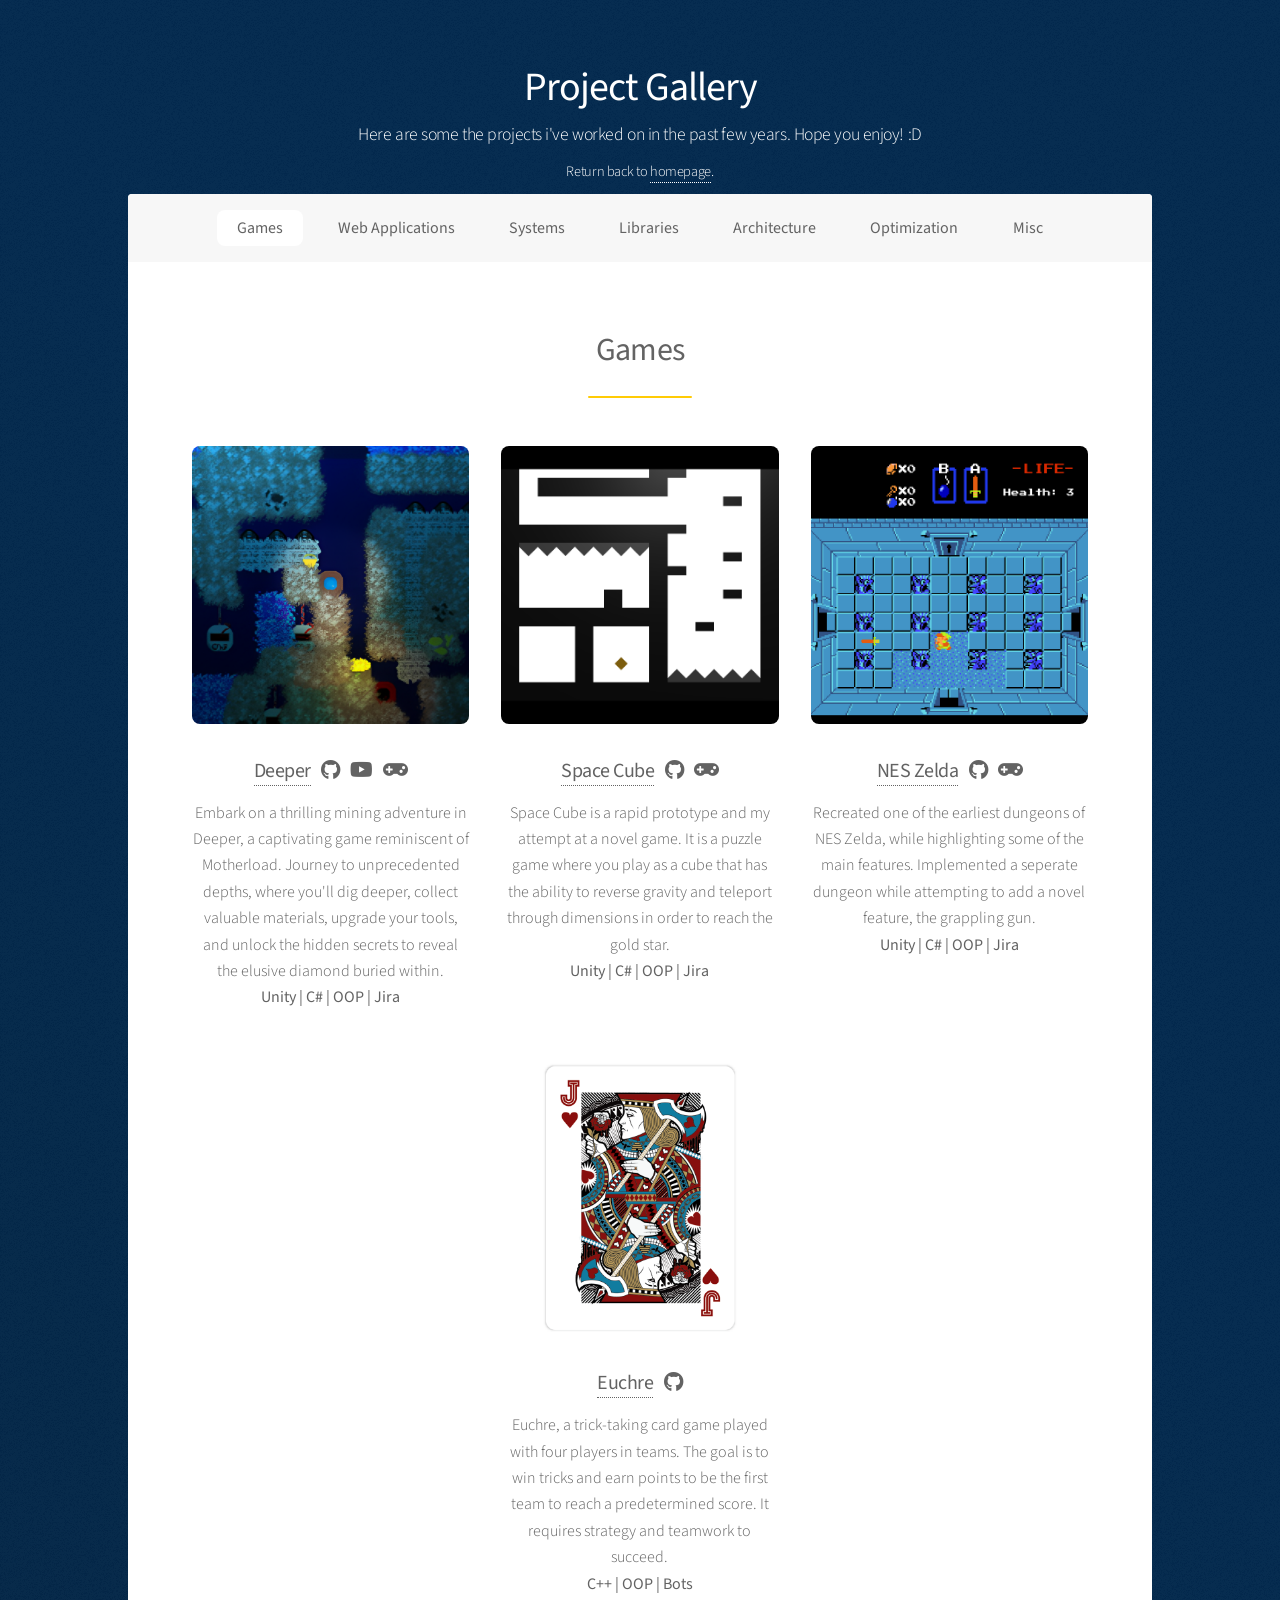
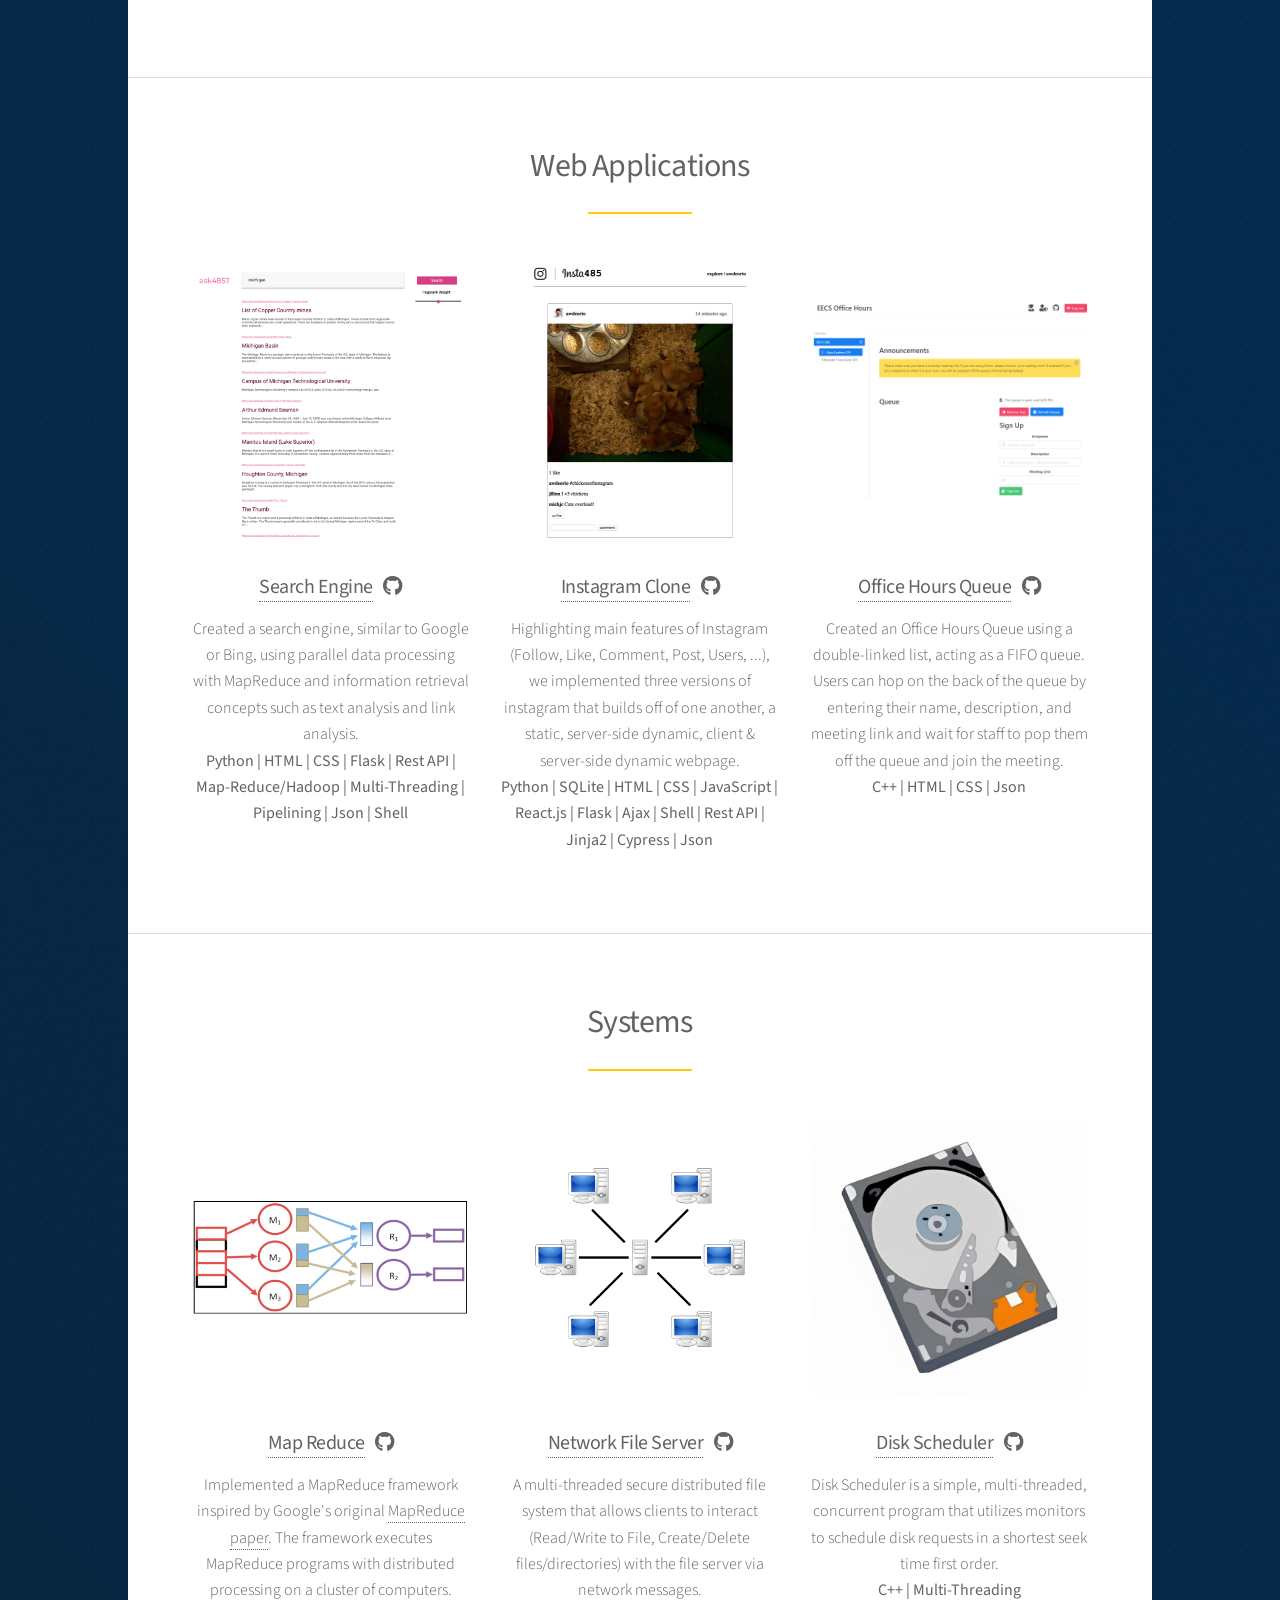
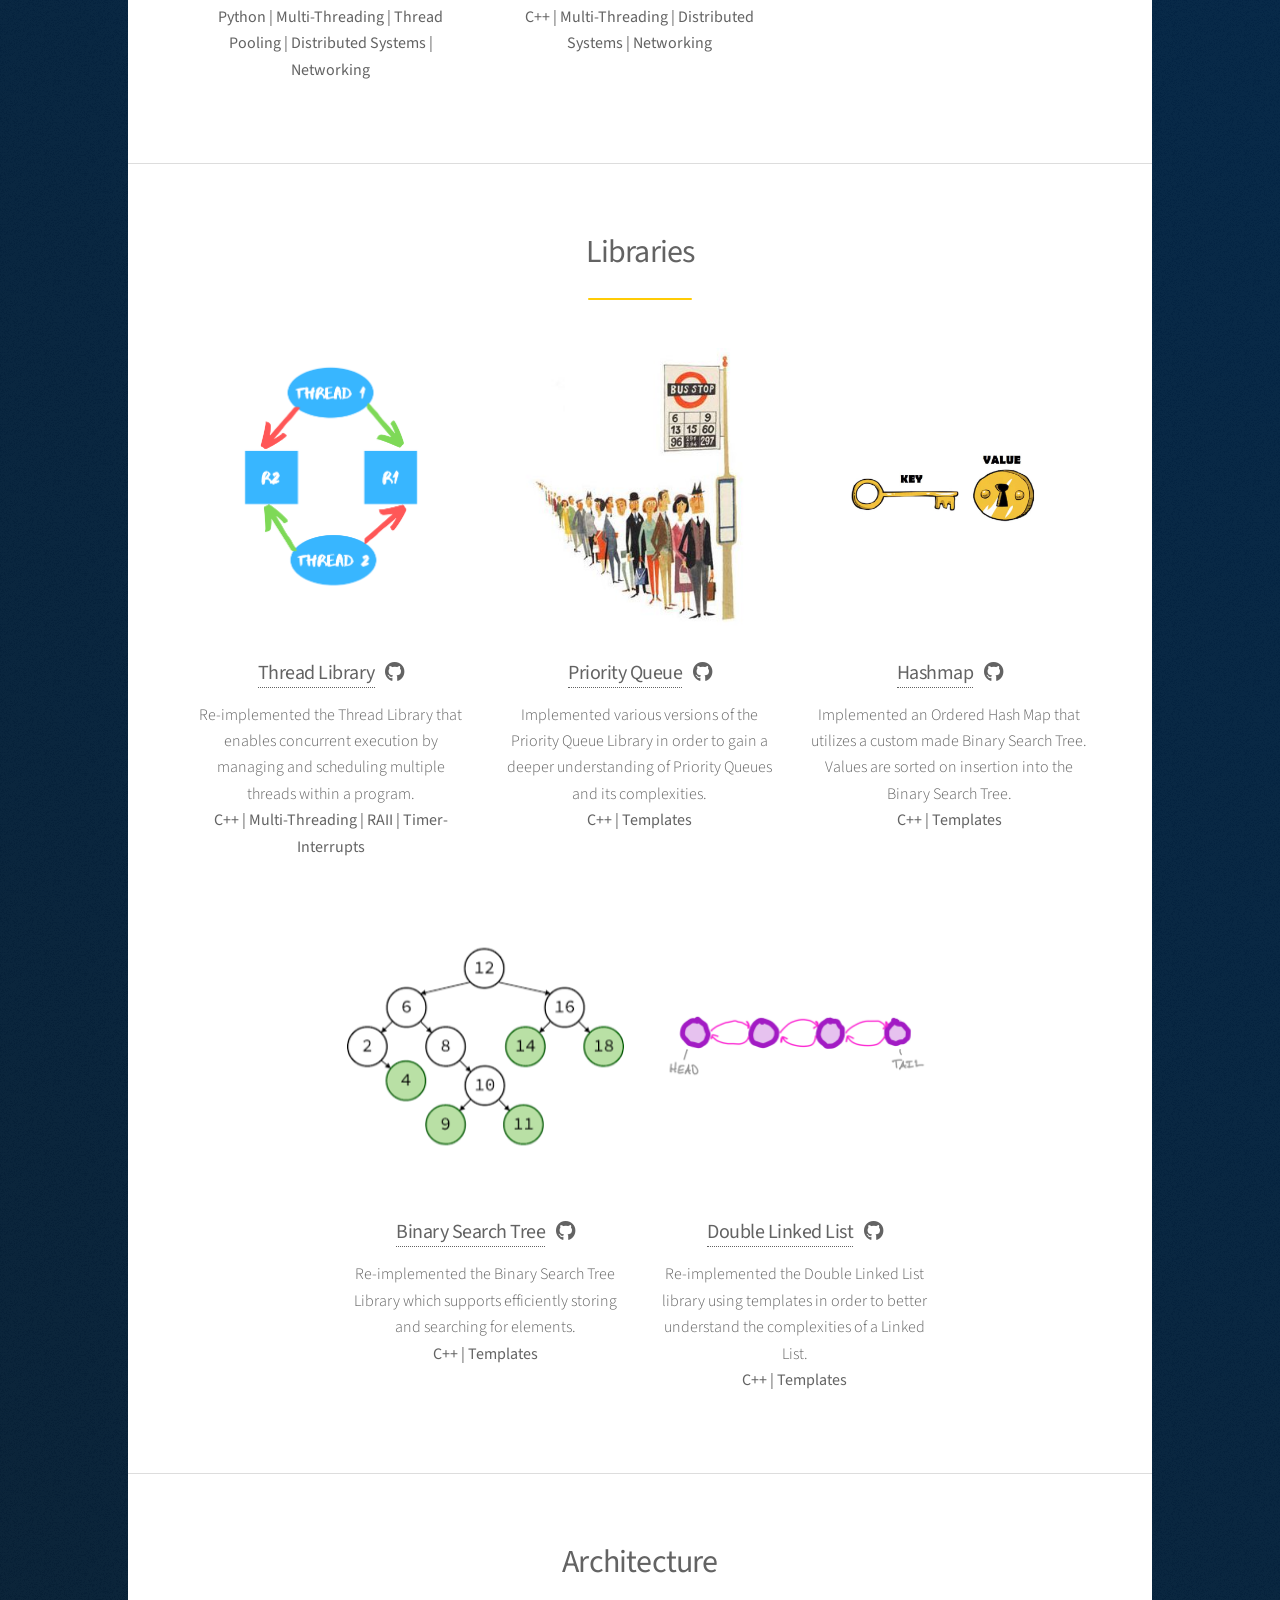
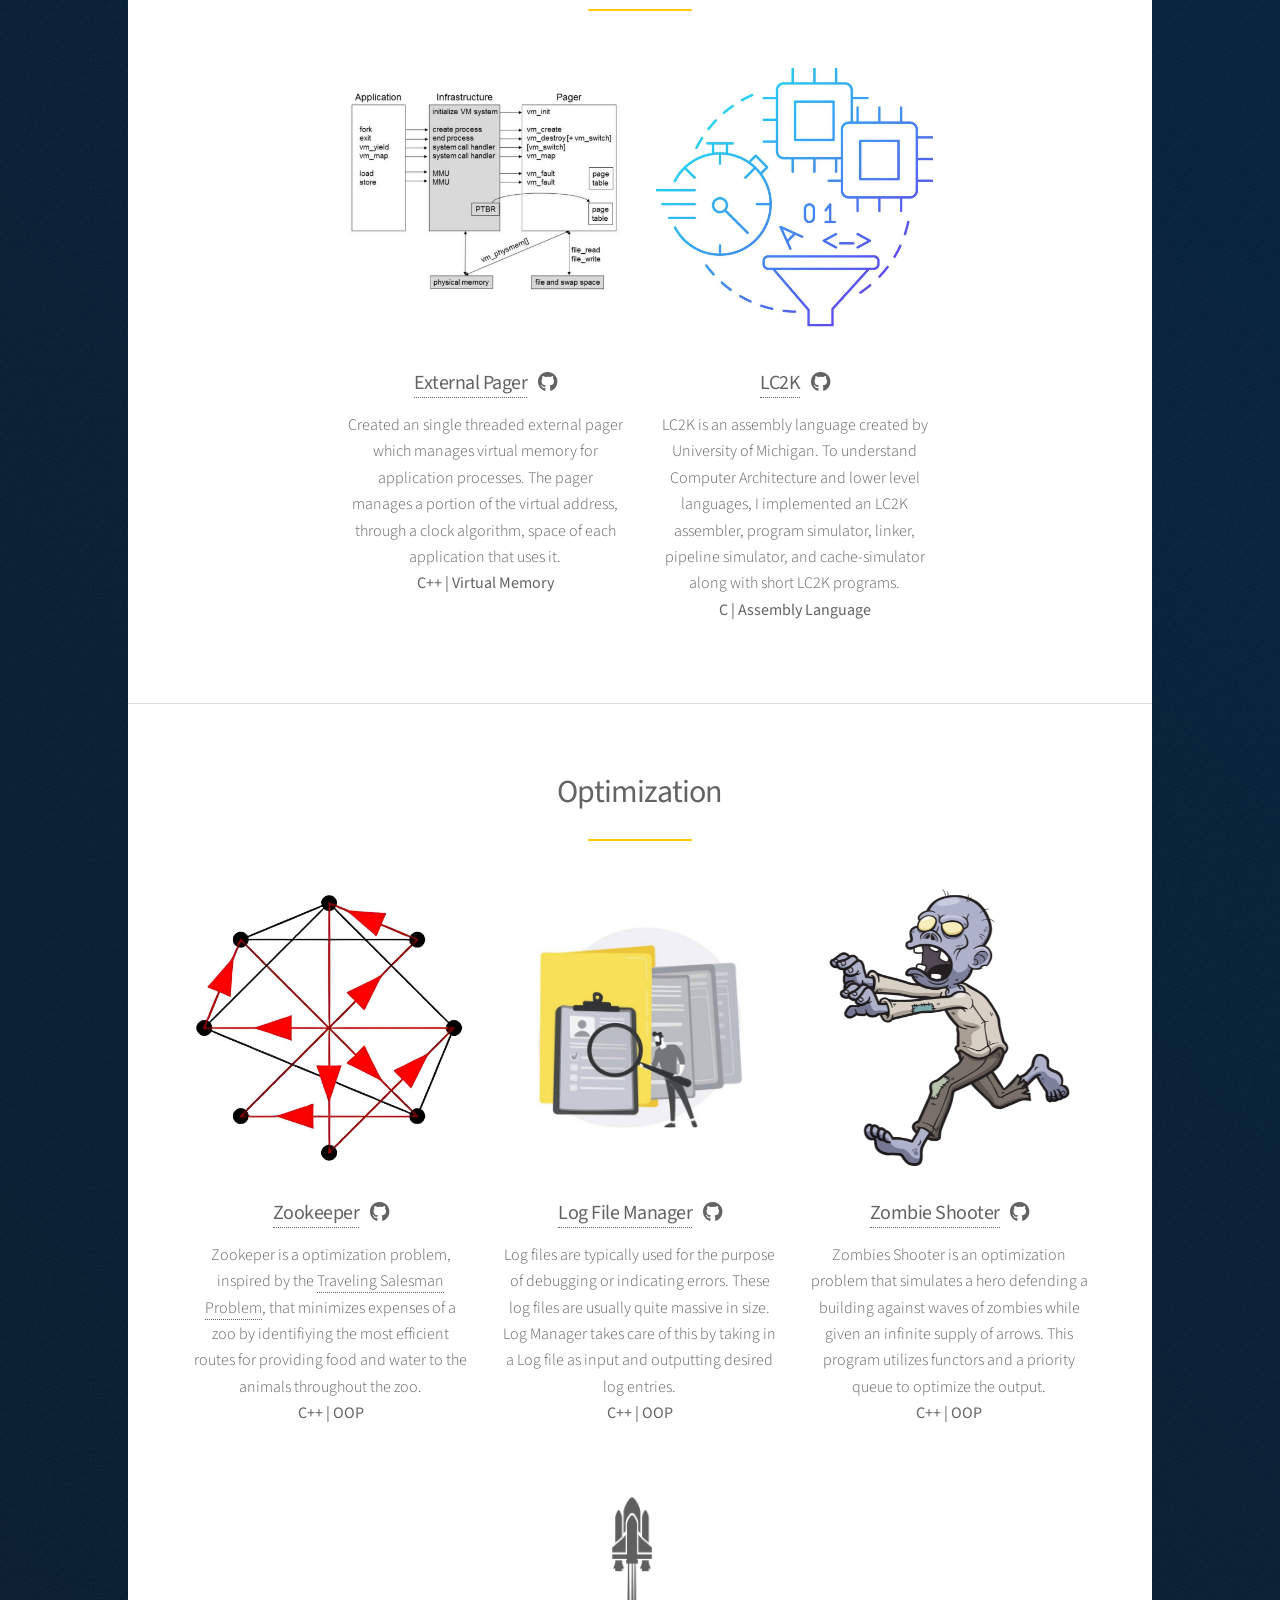
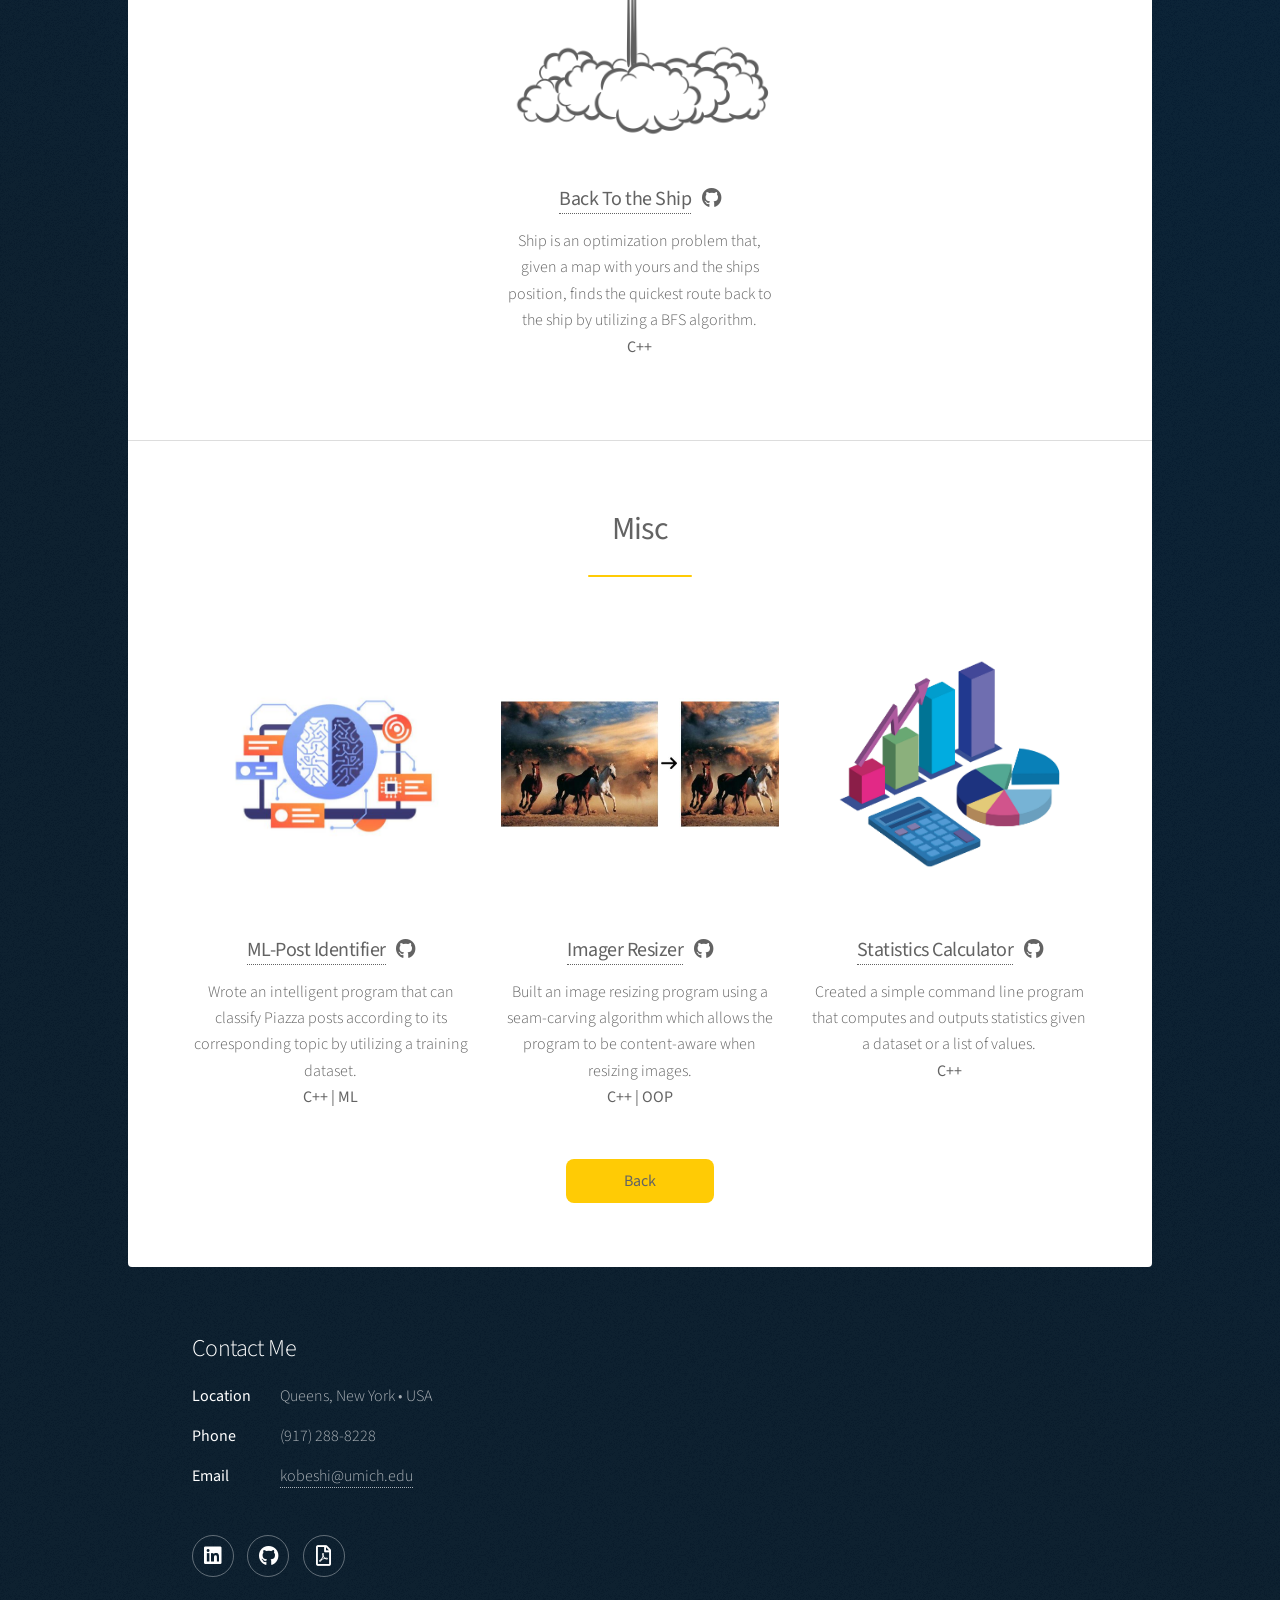
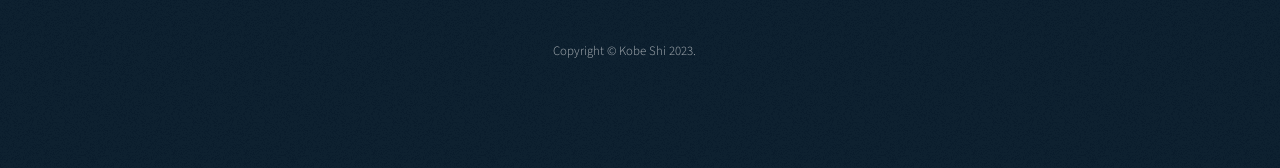
==== commit 46719ac2: "changes" ====
--- a/projects.html
+++ b/projects.html
@@ -48,10 +48,17 @@
 							<ul class="features">
 								<li>
 									<a href="projects/Deeper.html"><span class="image fit"><img src="images/Deeper.png" alt="" /></a>
-									<h3><b>
-										<a href="projects/Deeper.html">Deeper</a> 
-										&nbsp;
-									</b><a href="https://www.youtube.com/watch?v=bWgh9uNAmPg" target="_blank" class="icon brands fa-youtube"><span class="label">Youtube</span></a></h3>
+										<h3><b>
+											<a href="tba.html">Deeper</a> 
+											&nbsp;
+										</b>
+										
+										<a href="https://github.com/jkobeshi/Deeper" target="_blank" class="icon brands fa-github"><span class="label">Github</span></a>
+										&nbsp
+										<a href="https://www.youtube.com/watch?v=bWgh9uNAmPg" target="_blank" class="icon brands fa-youtube"><span class="label">Youtube</span></a>
+										&nbsp
+										<a href="https://aberration-games.itch.io/deeper" target="_blank" class="icon solid fa-gamepad"><span class="label">DevBlog1</span></a>
+										</h3>
 									<p>Embark on a thrilling mining adventure in Deeper, a captivating game 
 										reminiscent of Motherload. Journey to unprecedented depths, 
 										where you'll dig deeper, collect valuable materials, upgrade your tools,
@@ -61,7 +68,14 @@
 
 								<li>
 									<a href="tba.html"><span class="image fit"><img src="images/black-Space Cube.png" alt="" /></a>
-									<h3><b><a href="tba.html">Space Cube</a></b></h3>
+										<h3><b>
+											<a href="tba.html">Space Cube</a> 
+											&nbsp;
+										</b>
+										<a href="https://github.com/jkobeshi/Space-Cube" target="_blank" class="icon brands fa-github"><span class="label">Github</span></a>
+										&nbsp
+										<a href="https://aberration-games.itch.io/deeper" target="_blank" class="icon solid fa-gamepad"><span class="label">DevBlog1</span></a>
+										</h3>
 									<p> Space Cube is a rapid prototype and my attempt at a novel game. It is a puzzle game
 										where you play as a cube that has the ability to reverse gravity and teleport through dimensions in order to
 										reach the gold star.
@@ -70,7 +84,14 @@
 
 								<li>
 									<a href="tba.html"><span class="image fit"><img src="images/black-NES Zelda.png" alt="" /></a>
-									<h3><b><a href="tba.html">NES Zelda</a></b></h3>
+										<h3><b>
+											<a href="tba.html">NES Zelda</a> 
+											&nbsp;
+										</b>
+										<a href="https://github.com/jkobeshi/NES-Zelda" target="_blank" class="icon brands fa-github"><span class="label">Github</span></a>
+										&nbsp
+										<a href="https://aberration-games.itch.io/deeper" target="_blank" class="icon solid fa-gamepad"><span class="label">DevBlog1</span></a>
+										</h3>
 									<p> Recreated one of the earliest dungeons of NES Zelda, while highlighting some of the main features. 
 										Implemented a seperate dungeon while attempting to add a novel feature, the grappling gun. 
 										<br><b>Unity | C# | OOP | Jira</b></p>
@@ -78,7 +99,12 @@
 								
 								<li>
 									<a href="tba.html"><span class="image fit"><img src="images/Euchre.png" alt="" /></a>
-									<h3><b><a href="tba.html">Euchre</a></b></h3>
+										<h3><b>
+											<a href="tba.html">Euchre</a> 
+											&nbsp;
+										</b>
+										<a href="https://github.com/jkobeshi/Euchre" target="_blank" class="icon brands fa-github"><span class="label">Github</span></a>
+										</h3>
 									<p> Euchre, a trick-taking card game played with 
 										four players in teams. The goal is to win tricks and earn points to be 
 										the first team to reach a predetermined score. It requires strategy 
@@ -99,7 +125,12 @@
 
 								<li>
 									<a href="tba.html"><span class="image fit"><img src="images/white-Search Engine.png" alt="" /></a>
-									<h3><b><a href="tba.html">Search Engine</a></b></h3>
+										<h3><b>
+											<a href="tba.html">Search Engine</a> 
+											&nbsp;
+										</b>
+										<a href="https://github.com/jkobeshi/Search-Engine" target="_blank" class="icon brands fa-github"><span class="label">Github</span></a>
+										</h3>
 									<p> Created a search engine, similar to Google or Bing, using parallel data 
 										processing with MapReduce and information retrieval 
 										concepts such as text analysis and link analysis.
@@ -110,7 +141,12 @@
 
 								<li>
 									<a href="tba.html"><span class="image fit"><img src="images/Insta485.png" alt="" /></a>
-									<h3><b><a href="tba.html">Instagram Clone</a></b></h3>
+										<h3><b>
+											<a href="tba.html">Instagram Clone</a> 
+											&nbsp;
+										</b>
+										<a href="https://github.com/jkobeshi/Instagram-Clone-Dynamic" target="_blank" class="icon brands fa-github"><span class="label">Github</span></a>
+										</h3>
 									<p> Highlighting main features of Instagram (Follow, Like, Comment, Post, Users, ...),
 										we implemented three versions of instagram that builds off of one another,
 										a static, server-side dynamic, client & server-side dynamic webpage. 
@@ -120,7 +156,12 @@
 								
 								<li>
 									<a href="tba.html"><span class="image fit"><img src="images/white-OffHrsQ.png" alt="" /></a>
-									<h3><b><a href="tba.html">Office Hours Queue</a></b></h3>
+										<h3><b>
+											<a href="tba.html">Office Hours Queue</a> 
+											&nbsp;
+										</b>
+										<a href="https://github.com/jkobeshi/Office-Hours-Queue" target="_blank" class="icon brands fa-github"><span class="label">Github</span></a>
+										</h3>
 									<p> Created an Office Hours Queue using a double-linked list, acting as a FIFO queue.
 										Users can hop on the back of the queue by entering their name, description, 
 										and meeting link and wait for staff to pop them off the queue 
@@ -139,7 +180,12 @@
 
 								<li>
 									<a href="tba.html"><span class="image fit"><img src="images/white-MapReduce.png" alt="" /></a>
-									<h3><b><a href="tba.html">Map Reduce</a></b></h3>
+										<h3><b>
+											<a href="tba.html">Map Reduce</a> 
+											&nbsp;
+										</b>
+										<a href="https://github.com/jkobeshi/Map-Reduce" target="_blank" class="icon brands fa-github"><span class="label">Github</span></a>
+										</h3>
 									<p> Implemented a MapReduce framework inspired by Google's original 
 										<a href="https://static.googleusercontent.com/media/research.google.com/en//archive/mapreduce-osdi04.pdf">MapReduce paper</a>. 
 										The framework executes MapReduce programs with distributed processing on a cluster of computers.
@@ -148,7 +194,12 @@
 
 								<li>
 									<a href="tba.html"><span class="image fit"><img src="images/NFS.png" alt="" /></a>
-									<h3><b><a href="tba.html">Network File Server</a></b></h3>
+										<h3><b>
+											<a href="tba.html">Network File Server</a> 
+											&nbsp;
+										</b>
+										<a href="https://github.com/jkobeshi/Network-File-Server" target="_blank" class="icon brands fa-github"><span class="label">Github</span></a>
+										</h3>
 									<p> A multi-threaded secure distributed file system that allows clients to
 										interact (Read/Write to File, Create/Delete files/directories) with the 
 										file server via network messages.
@@ -157,8 +208,13 @@
 
 								<li>
 									<a href="tba.html"><span class="image fit"><img src="images/Disk Scheduler.png" alt="" /></a>
-									<h3><b><a href="tba.html">Multi-Threaded Disk Scheduler</a></b></h3>
-									<p> Multi-Threaded Disk Scheduler is a simple concurrent program that utilizes
+										<h3><b>
+											<a href="tba.html">Disk Scheduler</a> 
+											&nbsp;
+										</b>
+										<a href="https://github.com/jkobeshi/Multi-Threaded-Disk-Scheduler" target="_blank" class="icon brands fa-github"><span class="label">Github</span></a>
+										</h3>
+									<p> Disk Scheduler is a simple, multi-threaded, concurrent program that utilizes
 										monitors to schedule disk requests in a shortest seek time first order.
 										<br><b>C++ | Multi-Threading</b></p>
 								</li>
@@ -175,7 +231,12 @@
 
 								<li>
 									<a href="tba.html"><span class="image fit"><img src="images/Threading-Deadlock.png" alt="" /></a>
-									<h3><b><a href="tba.html">Thread Library</a></b></h3>
+										<h3><b>
+											<a href="tba.html">Thread Library</a> 
+											&nbsp;
+										</b>
+										<a href="https://github.com/jkobeshi/Thread-Library" target="_blank" class="icon brands fa-github"><span class="label">Github</span></a>
+										</h3>
 									<p> Re-implemented the Thread Library that enables concurrent execution 
 										by managing and scheduling multiple threads within a program.
 										<br><b>C++ | Multi-Threading | RAII | Timer-Interrupts</b></p>
@@ -183,7 +244,12 @@
 
 								<li>
 									<a href="tba.html"><span class="image fit"><img src="images/PQ.jpg" alt="" /></a>
-									<h3><b><a href="tba.html">Priority Queue Library</a></b></h3>
+										<h3><b>
+											<a href="tba.html">Priority Queue</a> 
+											&nbsp;
+										</b>
+										<a href="https://github.com/jkobeshi/Priority-Queue" target="_blank" class="icon brands fa-github"><span class="label">Github</span></a>
+										</h3>
 									<p> Implemented various versions of the Priority Queue Library in order to 
 										gain a deeper understanding of Priority Queues and its complexities.
 										<br><b>C++ | Templates</b></p>
@@ -191,7 +257,12 @@
 
 								<li>
 									<a href="tba.html"><span class="image fit"><img src="images/Map.jpg" alt="" /></a>
-									<h3><b><a href="tba.html">Hashmap Library</a></b></h3>
+										<h3><b>
+											<a href="tba.html">Hashmap</a> 
+											&nbsp;
+										</b>
+										<a href="https://github.com/jkobeshi/Hashmap-Library" target="_blank" class="icon brands fa-github"><span class="label">Github</span></a>
+										</h3>
 									<p> Implemented an Ordered Hash Map that utilizes a custom made Binary Search Tree.
 										Values are sorted on insertion into the Binary Search Tree.
 										<br><b>C++ | Templates</b></p>
@@ -199,7 +270,12 @@
 
 								<li>
 									<a href="tba.html"><span class="image fit"><img src="images/BST.png" alt="" /></a>
-									<h3><b><a href="tba.html">Binary Search Tree Library</a></b></h3>
+										<h3><b>
+											<a href="tba.html">Binary Search Tree</a> 
+											&nbsp;
+										</b>
+										<a href="https://github.com/jkobeshi/Binary-Search-Tree-Library" target="_blank" class="icon brands fa-github"><span class="label">Github</span></a>
+										</h3>
 									<p> Re-implemented the Binary Search Tree Library which supports efficiently storing
 										and searching for elements.
 										<br><b>C++ | Templates</b></p>
@@ -207,7 +283,12 @@
 
 								<li>
 									<a href="tba.html"><span class="image fit"><img src="images/DBLL.png" alt="" /></a>
-									<h3><b><a href="tba.html">Double Linked List Library</a></b></h3>
+										<h3><b>
+											<a href="tba.html">Double Linked List</a> 
+											&nbsp;
+										</b>
+										<a href="https://github.com/jkobeshi/Double-Linked-List-Library" target="_blank" class="icon brands fa-github"><span class="label">Github</span></a>
+										</h3>
 									<p> Re-implemented the Double Linked List library using templates in order to better
 										understand the complexities of a Linked List.
 										<br><b>C++ | Templates</b></p>
@@ -224,7 +305,12 @@
 							<ul class="features">
 								<li>
 									<a href="tba.html"><span class="image fit"><img src="images/pager.png" alt="" /></a>
-									<h3><b><a href="tba.html">External Pager</a></b></h3>
+										<h3><b>
+											<a href="tba.html">External Pager</a> 
+											&nbsp;
+										</b>
+										<a href="https://github.com/jkobeshi/External-Pager" target="_blank" class="icon brands fa-github"><span class="label">Github</span></a>
+										</h3>
 									<p> Created an single threaded external pager which manages virtual memory for application processes.
 										The pager manages a portion of the virtual address, through a clock algorithm,
 										space of each application that uses it.
@@ -233,7 +319,12 @@
 
 								<li>
 									<a href="tba.html"><span class="image fit"><img src="images/LC2K.png" alt="" /></a>
-									<h3><b><a href="tba.html">LC2K</a></b></h3>
+										<h3><b>
+											<a href="tba.html">LC2K</a> 
+											&nbsp;
+										</b>
+										<a href="https://github.com/jkobeshi/LC2K-Advanced-Assembler" target="_blank" class="icon brands fa-github"><span class="label">Github</span></a>
+										</h3>
 									<p> LC2K is an assembly language created by University of Michigan. To understand
 										Computer Architecture and lower level languages, I implemented an LC2K
 										assembler, program simulator, linker, pipeline simulator, and cache-simulator
@@ -252,7 +343,12 @@
 							
 								<li>
 									<a href="tba.html"><span class="image fit"><img src="images/TSP.jpg" alt="" /></a>
-									<h3><b><a href="tba.html">Zookeper</a></b></h3>
+										<h3><b>
+											<a href="tba.html">Zookeeper</a> 
+											&nbsp;
+										</b>
+										<a href="https://github.com/jkobeshi/Zookeeper" target="_blank" class="icon brands fa-github"><span class="label">Github</span></a>
+										</h3>
 									<p> Zookeper is a optimization problem, inspired by the 
 										<a href="https://en.wikipedia.org/wiki/Travelling_salesman_problem">Traveling Salesman Problem</a>,
 										that minimizes expenses of a zoo by identifiying the most efficient routes for providing food and water to
@@ -262,7 +358,12 @@
 
 								<li>
 									<a href="tba.html"><span class="image fit"><img src="images/logman.jpg" alt="" /></a>
-									<h3><b><a href="tba.html">Log-Manager</a></b></h3>
+										<h3><b>
+											<a href="tba.html">Log File Manager</a> 
+											&nbsp;
+										</b>
+										<a href="https://github.com/jkobeshi/Log-Manager" target="_blank" class="icon brands fa-github"><span class="label">Github</span></a>
+										</h3>
 									<p> Log files are typically used for the purpose of debugging or indicating errors. These log
 										files are usually quite massive in size. Log Manager takes care of this by taking in a Log file
 										as input and outputting desired log entries.
@@ -271,7 +372,12 @@
 
 								<li>
 									<a href="tba.html"><span class="image fit"><img src="images/zombie.png" alt="" /></a>
-									<h3><b><a href="tba.html">Zombie Shooter</a></b></h3>
+										<h3><b>
+											<a href="tba.html">Zombie Shooter</a> 
+											&nbsp;
+										</b>
+										<a href="https://github.com/jkobeshi/Zombie-Shooter" target="_blank" class="icon brands fa-github"><span class="label">Github</span></a>
+										</h3>
 									<p> Zombies Shooter is an optimization problem that simulates a hero defending a building against
 										waves of zombies while given an infinite supply of arrows. This program utilizes functors and
 										a priority queue to optimize the output.
@@ -280,7 +386,12 @@
 
 								<li>
 									<a href="tba.html"><span class="image fit"><img src="images/ship.png" alt="" /></a>
-									<h3><b><a href="tba.html">Back to the Ship</a></b></h3>
+										<h3><b>
+											<a href="tba.html">Back To the Ship</a> 
+											&nbsp;
+										</b>
+										<a href="https://github.com/jkobeshi/Back-To-The-Ship" target="_blank" class="icon brands fa-github"><span class="label">Github</span></a>
+										</h3>
 									<p> Ship is an optimization problem that, given a map with yours and the ships position,
 										finds the quickest route back to the ship by utilizing a BFS algorithm.
 										<br><b>C++</b></p>
@@ -298,7 +409,12 @@
 
 								<li>
 									<a href="tba.html"><span class="image fit"><img src="images/ml.jpg" alt="" /></a>
-									<h3><b><a href="tba.html">ML - Post Identifier</a></b></h3>
+										<h3><b>
+											<a href="tba.html">ML-Post Identifier</a> 
+											&nbsp;
+										</b>
+										<a href="https://github.com/jkobeshi/Machine-Learning-Post-Identifier" target="_blank" class="icon brands fa-github"><span class="label">Github</span></a>
+										</h3>
 									<p> Wrote an intelligent program that can classify Piazza posts according to its corresponding topic 
 										by utilizing a training dataset.
 
@@ -307,7 +423,12 @@
 
 								<li>
 									<a href="tba.html"><span class="image fit"><img src="images/image resizer.jpg" alt="" /></a>
-									<h3><b><a href="tba.html">Image Resizer</a></b></h3>
+										<h3><b>
+											<a href="tba.html">Imager Resizer</a> 
+											&nbsp;
+										</b>
+										<a href="https://github.com/jkobeshi/Image-Resizer" target="_blank" class="icon brands fa-github"><span class="label">Github</span></a>
+										</h3>
 									<p> Built an image resizing program using a seam-carving algorithm which allows the program to
 										be content-aware when resizing images.
 										<br><b>C++ | OOP</b></p>
@@ -315,8 +436,13 @@
 
 								<li>
 									<a href="tba.html"><span class="image fit"><img src="images/statistics.jpg" alt="" /></a>
-									<h3><b><a href="tba.html">Statistics Calculator</a></b></h3>
-									<p> Created a simple program that computes and outputs statistics given a dataset or a list of values.
+										<h3><b>
+											<a href="tba.html">Statistics Calculator</a> 
+											&nbsp;
+										</b>
+										<a href="https://github.com/jkobeshi/Statistics-Calculator" target="_blank" class="icon brands fa-github"><span class="label">Github</span></a>
+										</h3>
+									<p> Created a simple command line program that computes and outputs statistics given a dataset or a list of values.
 										<br><b>C++</b></p>
 								</li>
 								
